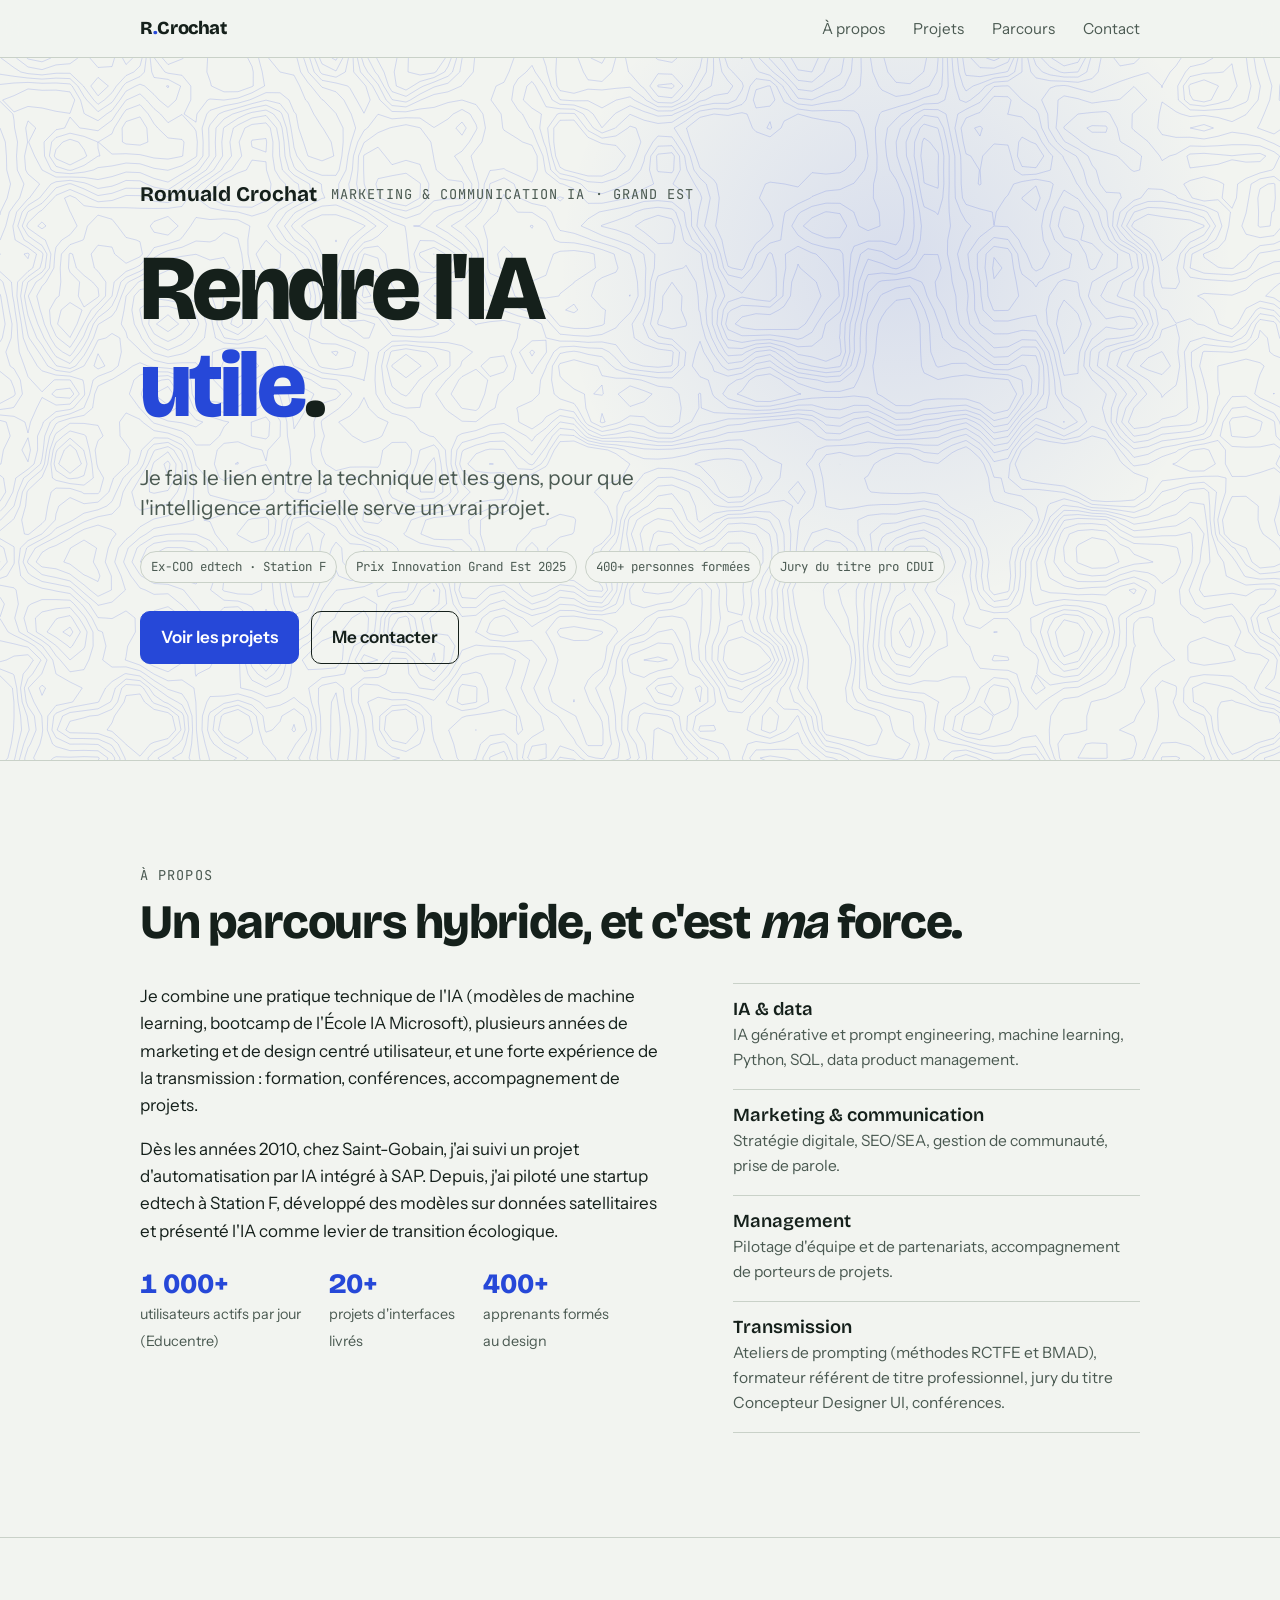
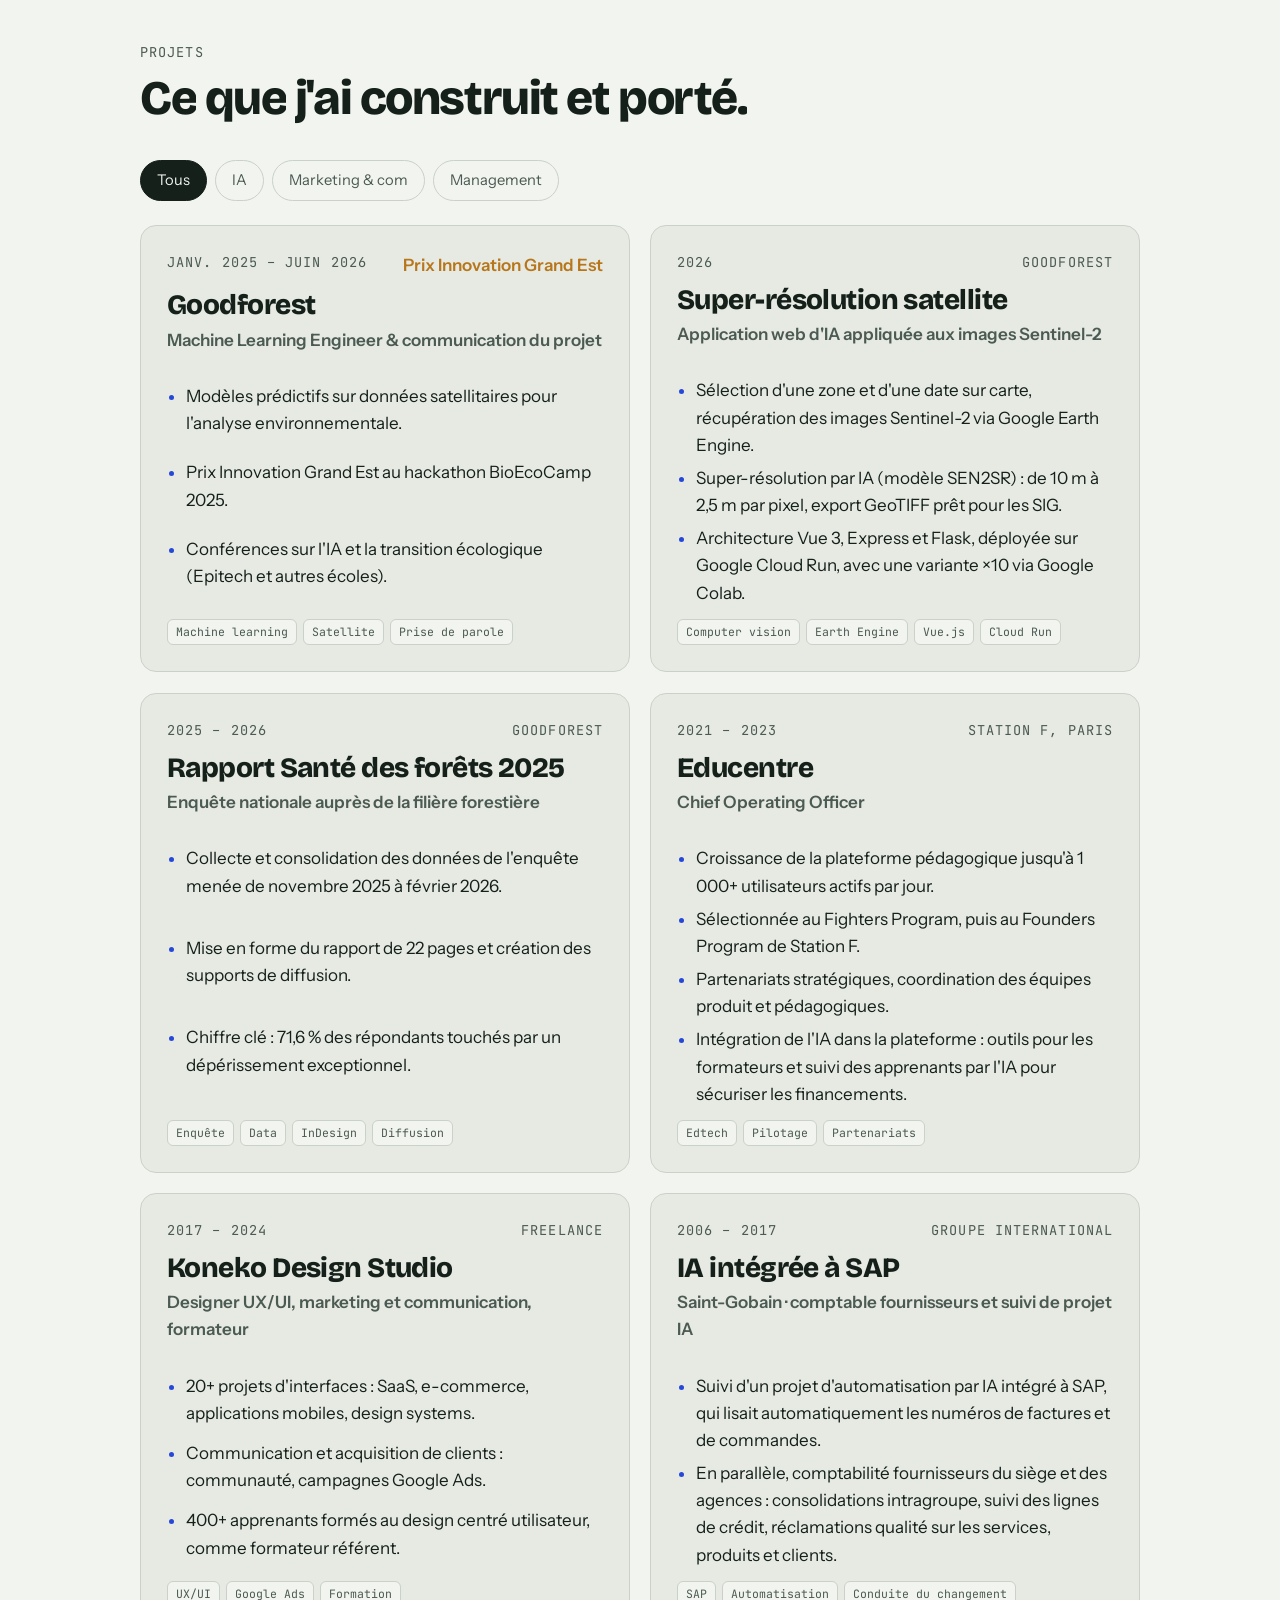
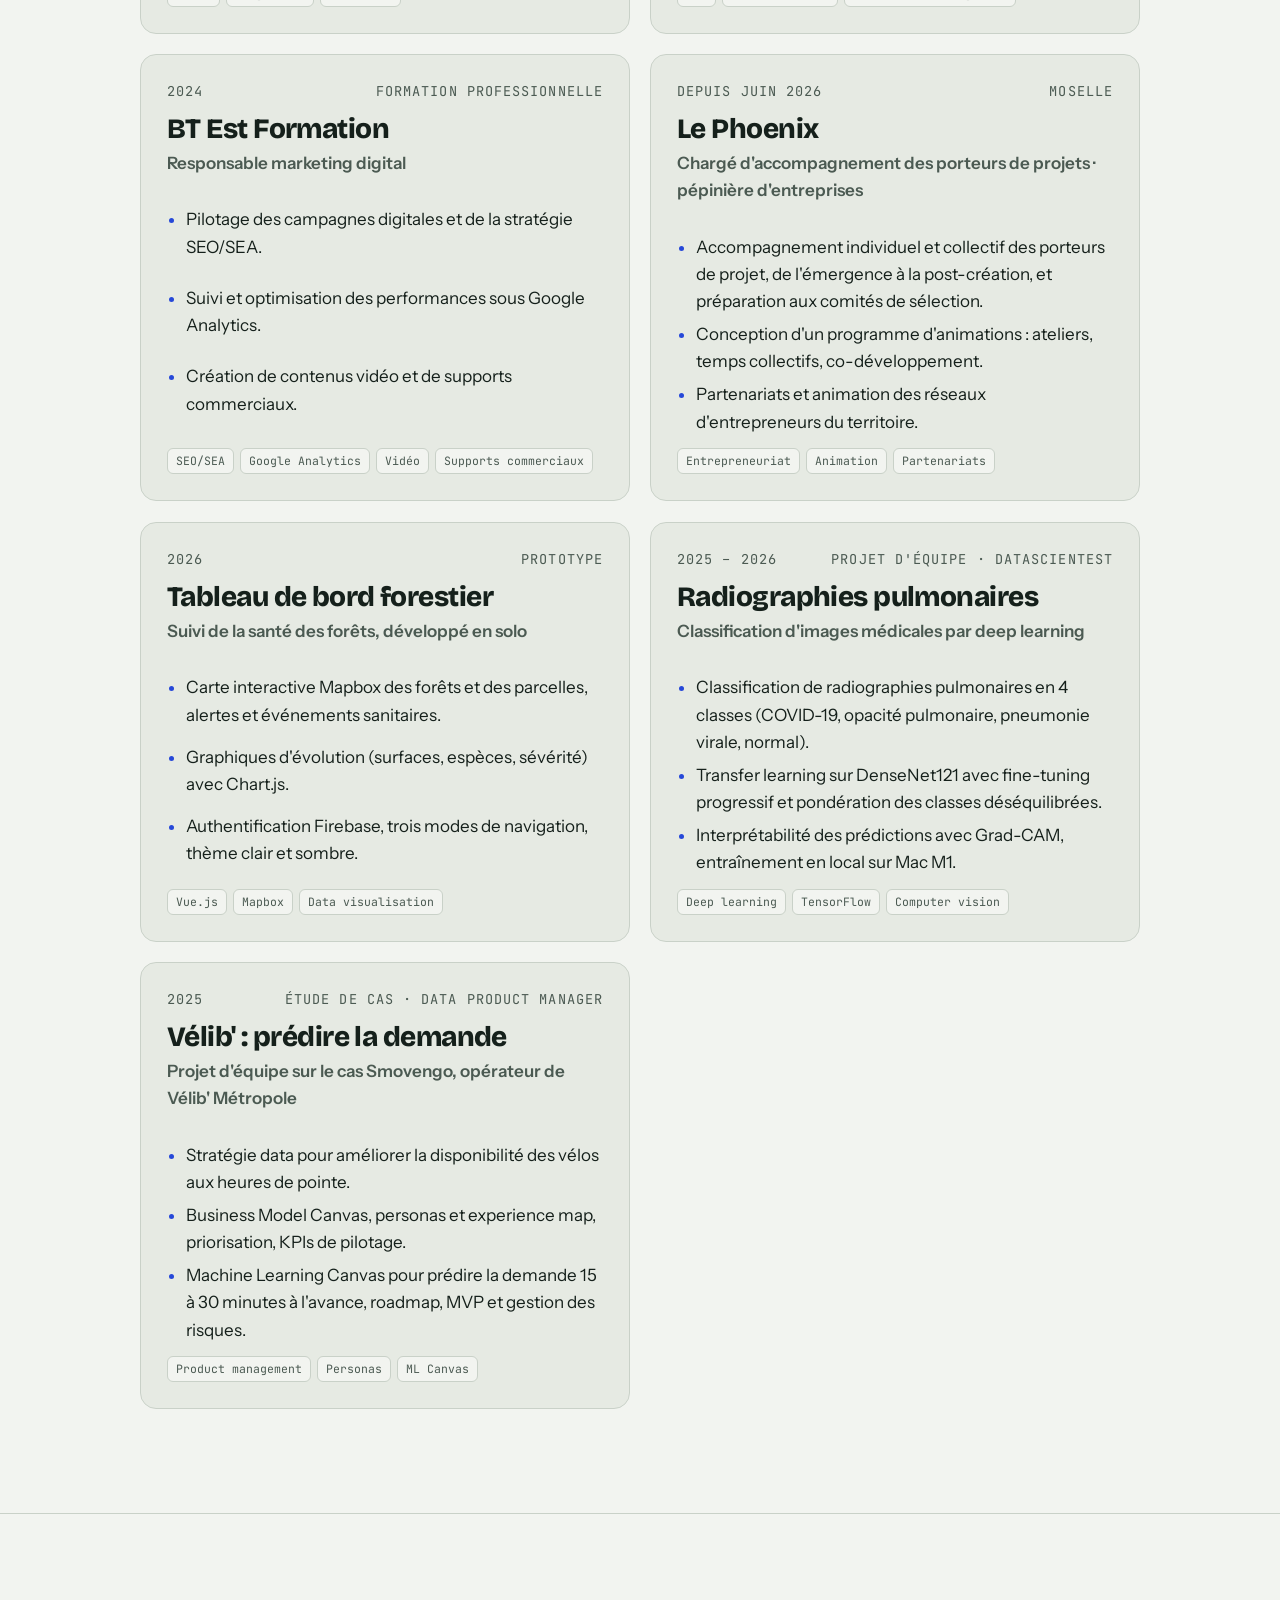
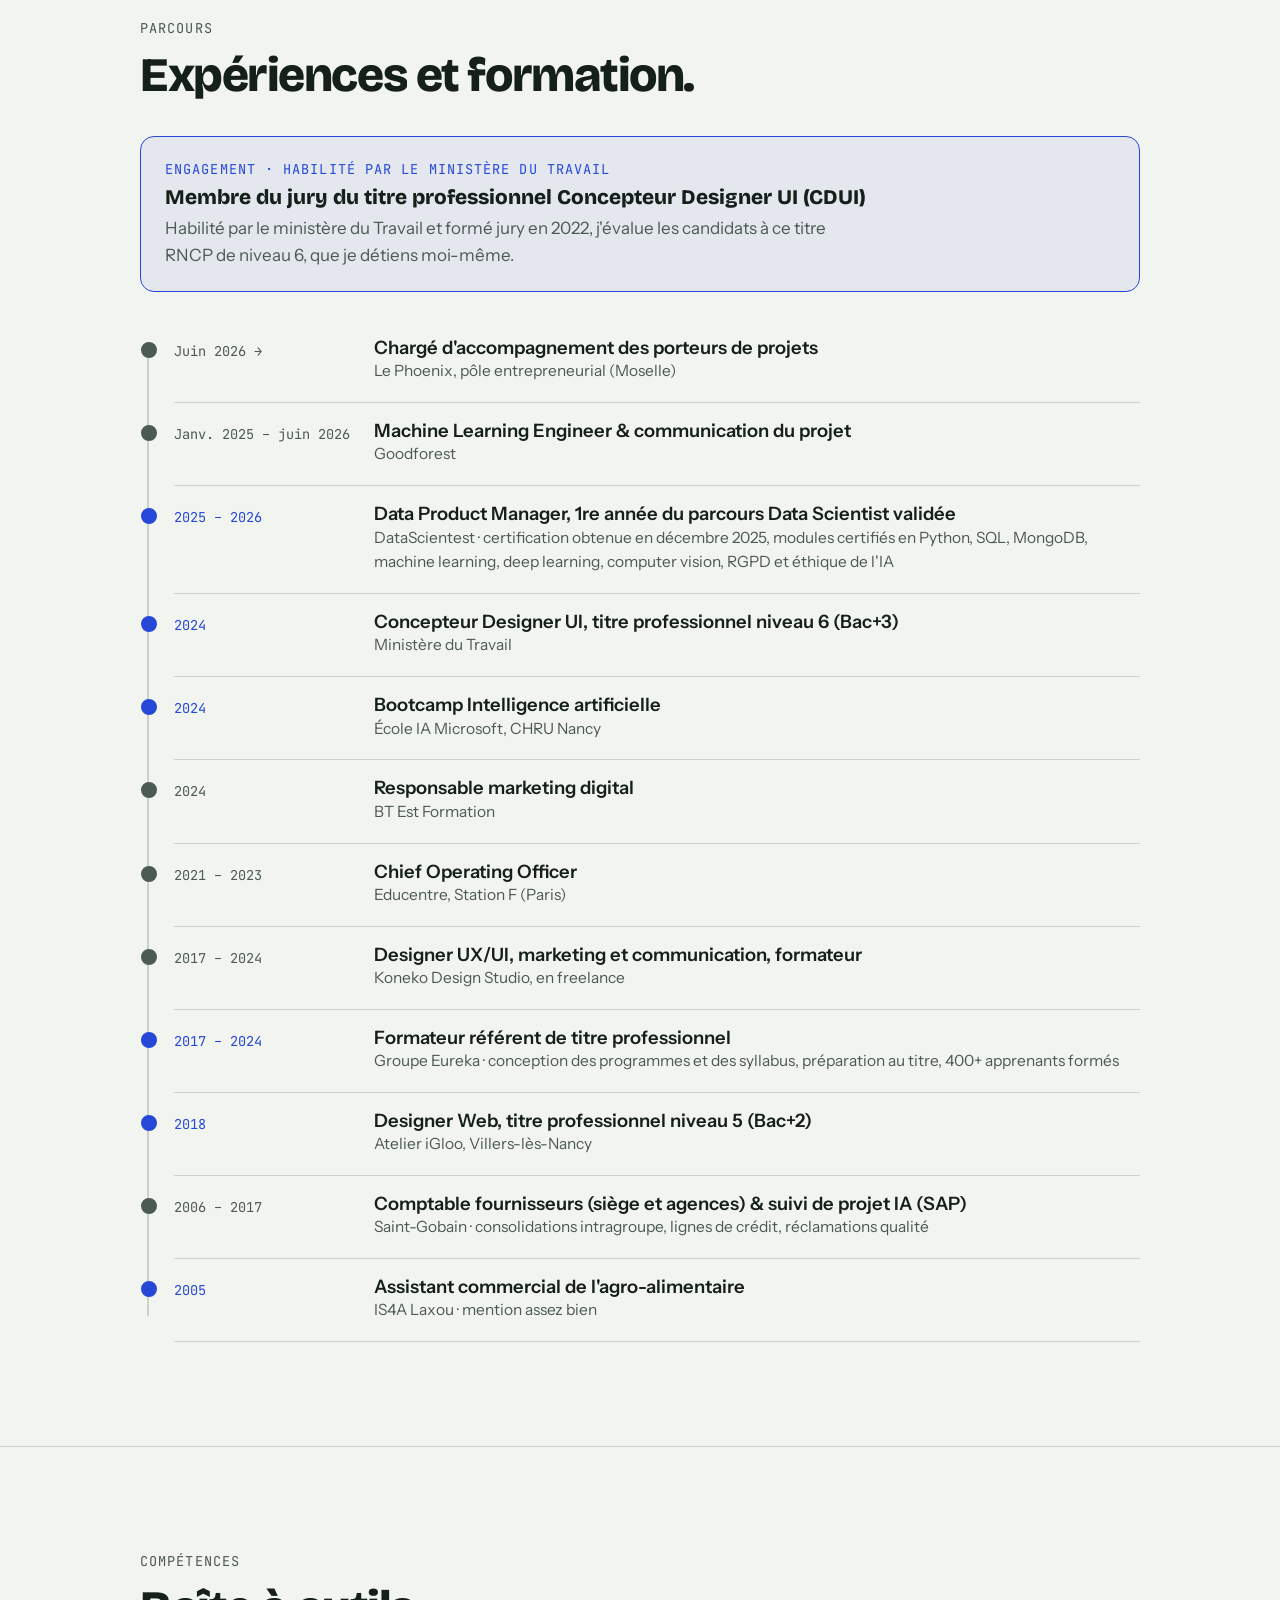
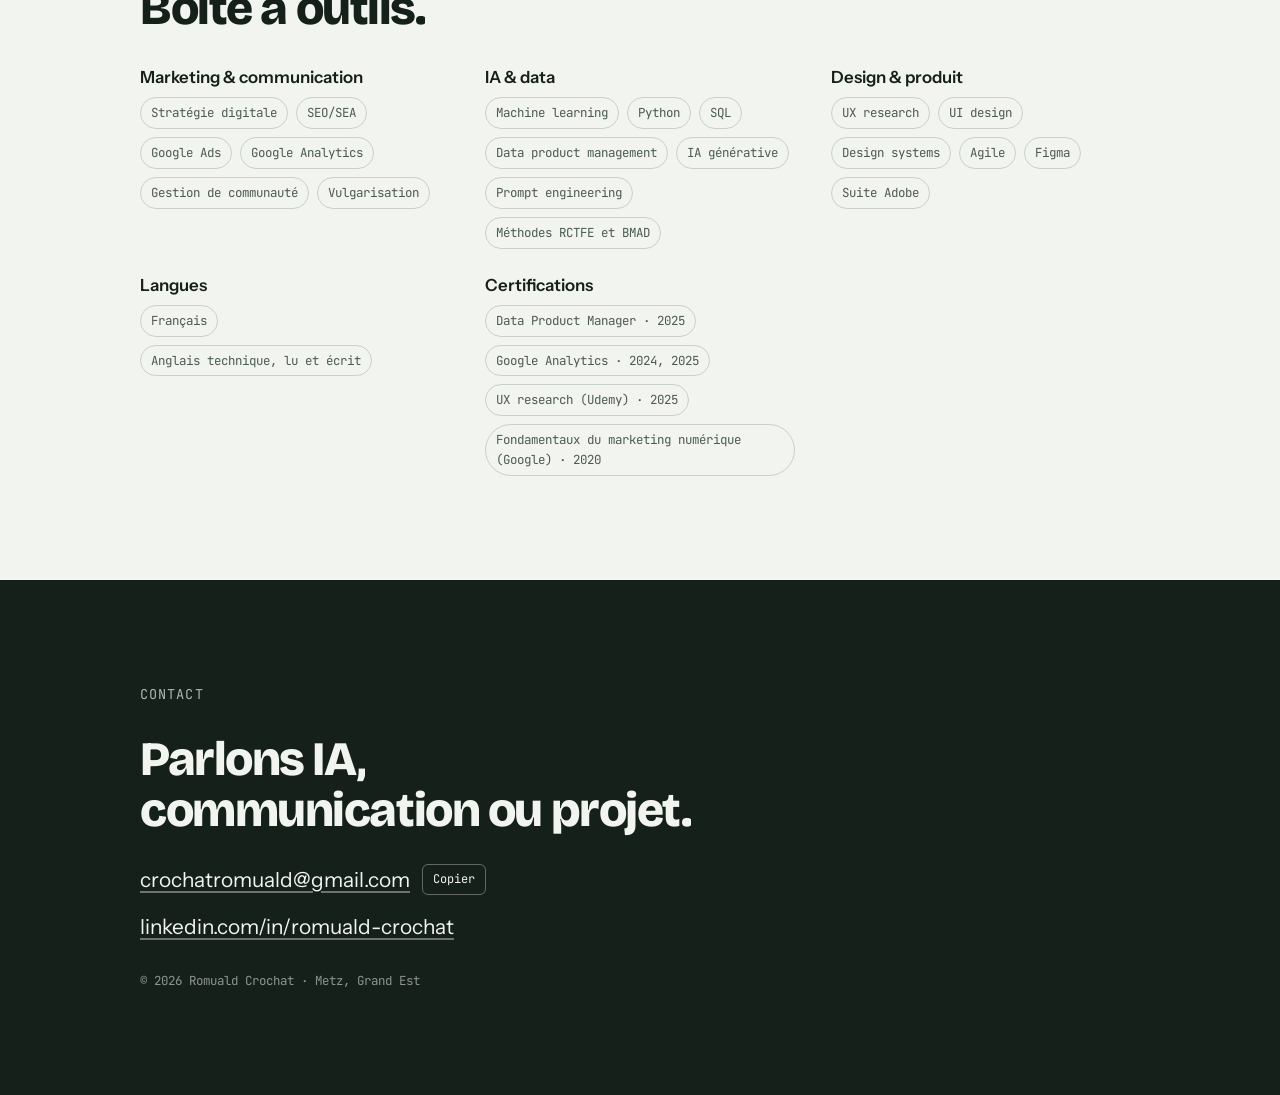
==== index.html @ 87793edd "Ajoute mes projets super-résolution satellite, rapport Santé des forêts et tableau de bord forestier" ====
<!DOCTYPE html>
<html lang="fr">
<head>
<meta charset="utf-8">
<meta name="viewport" content="width=device-width, initial-scale=1, viewport-fit=cover">
<title>Romuald Crochat</title>
<meta name="description" content="Romuald Crochat, marketing et communication de l'intelligence artificielle. Projets, parcours et contact.">
<link rel="preconnect" href="https://fonts.googleapis.com">
<link rel="preconnect" href="https://fonts.gstatic.com" crossorigin>
<link rel="stylesheet" href="https://fonts.googleapis.com/css2?family=Bricolage+Grotesque:opsz,wght@12..96,400;12..96,600;12..96,800&family=Instrument+Sans:wght@400;500;600&family=JetBrains+Mono:wght@400;500&display=swap">
<link rel="stylesheet" href="css/style.css">
</head>
<body>

<nav class="nav" aria-label="Navigation principale">
  <div class="wrap">
    <a class="mono-mark" href="#top">R<span>.</span>Crochat</a>
    <ul>
      <li><a href="#apropos">À propos</a></li>
      <li><a href="#projets">Projets</a></li>
      <li><a href="#parcours">Parcours</a></li>
      <li><a href="#contact">Contact</a></li>
    </ul>
  </div>
</nav>

<header class="hero" id="top">
  <canvas id="contours" aria-hidden="true"></canvas>
  <div class="wrap">
    <div class="who">
      <strong>Romuald Crochat</strong>
      <span class="label">Marketing &amp; communication IA · Grand Est</span>
    </div>
    <h1><span class="h1-line">Rendre l'IA</span> <span class="h1-line"><span class="swap" id="swap">compréhensible</span>.</span></h1>
    <p class="lede">Je fais le lien entre la technique et les gens, pour que l'intelligence artificielle serve un vrai projet.</p>
    <div class="chips" aria-label="Repères">
      <span class="chip">Ex-COO edtech · Station F</span>
      <span class="chip">Prix Innovation Grand Est 2025</span>
      <span class="chip">400+ personnes formées</span>
      <span class="chip">Jury du titre pro CDUI</span>
    </div>
    <div class="cta-row">
      <a class="btn primary" href="#projets">Voir les projets</a>
      <a class="btn" href="#contact">Me contacter</a>
    </div>
  </div>
</header>

<main>
  <section class="block" id="apropos">
    <div class="wrap">
      <div class="head">
        <span class="label">À propos</span>
        <h2>Un parcours hybride, et c'est <em>ma</em> force.</h2>
      </div>
      <div class="about">
        <div>
          <p>Je combine une pratique technique de l'IA (modèles de machine learning, bootcamp de l'École IA Microsoft), plusieurs années de marketing et de design centré utilisateur, et une forte expérience de la transmission : formation, conférences, accompagnement de projets.</p>
          <p>Dès les années 2010, chez Saint-Gobain, j'ai suivi un projet d'automatisation par IA intégré à SAP. Depuis, j'ai piloté une startup edtech à Station F, développé des modèles sur données satellitaires et présenté l'IA comme levier de transition écologique.</p>
          <div class="facts">
            <div class="fact"><b>1 000+</b><span>utilisateurs actifs par jour<br>(Educentre)</span></div>
            <div class="fact"><b>20+</b><span>projets d'interfaces<br>livrés</span></div>
            <div class="fact"><b>400+</b><span>apprenants formés<br>au design</span></div>
          </div>
        </div>
        <div class="pillars">
          <div class="pillar"><h3>IA &amp; data</h3><p>IA générative et prompt engineering, machine learning, Python, SQL, data product management.</p></div>
          <div class="pillar"><h3>Marketing &amp; communication</h3><p>Stratégie digitale, SEO/SEA, gestion de communauté, prise de parole.</p></div>
          <div class="pillar"><h3>Management</h3><p>Pilotage d'équipe et de partenariats, accompagnement de porteurs de projets.</p></div>
          <div class="pillar"><h3>Transmission</h3><p>Ateliers de prompting (méthodes RCTFE et BMAD), formateur référent de titre professionnel, jury du titre Concepteur Designer UI, conférences.</p></div>
        </div>
      </div>
    </div>
  </section>

  <section class="block" id="projets">
    <div class="wrap">
      <div class="head">
        <span class="label">Projets</span>
        <h2>Ce que j'ai construit et porté.</h2>
      </div>
      <div class="filters" role="group" aria-label="Filtrer les projets">
        <button type="button" id="f-all" data-f="all" aria-pressed="true">Tous</button>
        <button type="button" id="f-ia" data-f="ia" aria-pressed="false">IA</button>
        <button type="button" id="f-com" data-f="com" aria-pressed="false">Marketing &amp; com</button>
        <button type="button" id="f-man" data-f="man" aria-pressed="false">Management</button>
      </div>
      <div class="projects">
        <article class="project" data-cat="ia com">
          <div class="meta"><span class="label">Janv. 2025 – juin 2026</span><span class="award">Prix Innovation Grand Est</span></div>
          <h3>Goodforest</h3>
          <p class="role">Machine Learning Engineer &amp; communication du projet</p>
          <ul>
            <li>Modèles prédictifs sur données satellitaires pour l'analyse environnementale.</li>
            <li>Prix Innovation Grand Est au hackathon BioEcoCamp 2025.</li>
            <li>Conférences sur l'IA et la transition écologique (Epitech et autres écoles).</li>
          </ul>
          <div class="tags"><span class="tag">Machine learning</span><span class="tag">Satellite</span><span class="tag">Prise de parole</span></div>
        </article>

        <article class="project" data-cat="ia">
          <div class="meta"><span class="label">2026</span><span class="label">Goodforest</span></div>
          <h3>Super-résolution satellite</h3>
          <p class="role">Application web d'IA appliquée aux images Sentinel-2</p>
          <ul>
            <li>Sélection d'une zone et d'une date sur carte, récupération des images Sentinel-2 via Google Earth Engine.</li>
            <li>Super-résolution par IA (modèle SEN2SR) : de 10 m à 2,5 m par pixel, export GeoTIFF prêt pour les SIG.</li>
            <li>Architecture Vue 3, Express et Flask, déployée sur Google Cloud Run, avec une variante ×10 via Google Colab.</li>
          </ul>
          <div class="tags"><span class="tag">Computer vision</span><span class="tag">Earth Engine</span><span class="tag">Vue.js</span><span class="tag">Cloud Run</span></div>
        </article>

        <article class="project" data-cat="ia com">
          <div class="meta"><span class="label">2025 – 2026</span><span class="label">Goodforest</span></div>
          <h3>Rapport Santé des forêts 2025</h3>
          <p class="role">Enquête nationale auprès de la filière forestière</p>
          <ul>
            <li>Collecte et consolidation des données de l'enquête menée de novembre 2025 à février 2026.</li>
            <li>Mise en forme du rapport de 22 pages et création des supports de diffusion.</li>
            <li>Chiffre clé : 71,6 % des répondants touchés par un dépérissement exceptionnel.</li>
          </ul>
          <div class="tags"><span class="tag">Enquête</span><span class="tag">Data</span><span class="tag">InDesign</span><span class="tag">Diffusion</span></div>
        </article>

        <article class="project" data-cat="man ia">
          <div class="meta"><span class="label">2021 – 2023</span><span class="label">Station F, Paris</span></div>
          <h3>Educentre</h3>
          <p class="role">Chief Operating Officer</p>
          <ul>
            <li>Croissance de la plateforme pédagogique jusqu'à 1 000+ utilisateurs actifs par jour.</li>
            <li>Sélectionnée au Fighters Program, puis au Founders Program de Station F.</li>
            <li>Partenariats stratégiques, coordination des équipes produit et pédagogiques.</li>
            <li>Intégration de l'IA dans la plateforme : outils pour les formateurs et suivi des apprenants par l'IA pour sécuriser les financements.</li>
          </ul>
          <div class="tags"><span class="tag">Edtech</span><span class="tag">Pilotage</span><span class="tag">Partenariats</span></div>
        </article>

        <article class="project" data-cat="com">
          <div class="meta"><span class="label">2017 – 2024</span><span class="label">Freelance</span></div>
          <h3>Koneko Design Studio</h3>
          <p class="role">Designer UX/UI, marketing et communication, formateur</p>
          <ul>
            <li>20+ projets d'interfaces : SaaS, e-commerce, applications mobiles, design systems.</li>
            <li>Communication et acquisition de clients : communauté, campagnes Google Ads.</li>
            <li>400+ apprenants formés au design centré utilisateur, comme formateur référent.</li>
          </ul>
          <div class="tags"><span class="tag">UX/UI</span><span class="tag">Google Ads</span><span class="tag">Formation</span></div>
        </article>

        <article class="project" data-cat="ia">
          <div class="meta"><span class="label">2006 – 2017</span><span class="label">Groupe international</span></div>
          <h3>IA intégrée à SAP</h3>
          <p class="role">Saint-Gobain · comptable fournisseurs et suivi de projet IA</p>
          <ul>
            <li>Suivi d'un projet d'automatisation par IA intégré à SAP, qui lisait automatiquement les numéros de factures et de commandes.</li>
            <li>En parallèle, comptabilité fournisseurs du siège et des agences : consolidations intragroupe, suivi des lignes de crédit, réclamations qualité sur les services, produits et clients.</li>
          </ul>
          <div class="tags"><span class="tag">SAP</span><span class="tag">Automatisation</span><span class="tag">Conduite du changement</span></div>
        </article>

        <article class="project" data-cat="com">
          <div class="meta"><span class="label">2024</span><span class="label">Formation professionnelle</span></div>
          <h3>BT Est Formation</h3>
          <p class="role">Responsable marketing digital</p>
          <ul>
            <li>Pilotage des campagnes digitales et de la stratégie SEO/SEA.</li>
            <li>Suivi et optimisation des performances sous Google Analytics.</li>
            <li>Création de contenus vidéo et de supports commerciaux.</li>
          </ul>
          <div class="tags"><span class="tag">SEO/SEA</span><span class="tag">Google Analytics</span><span class="tag">Vidéo</span><span class="tag">Supports commerciaux</span></div>
        </article>

        <article class="project" data-cat="man com">
          <div class="meta"><span class="label">Depuis juin 2026</span><span class="label">Moselle</span></div>
          <h3>Le Phoenix</h3>
          <p class="role">Chargé d'accompagnement des porteurs de projets · pépinière d'entreprises</p>
          <ul>
            <li>Accompagnement individuel et collectif des porteurs de projet, de l'émergence à la post-création, et préparation aux comités de sélection.</li>
            <li>Conception d'un programme d'animations : ateliers, temps collectifs, co-développement.</li>
            <li>Partenariats et animation des réseaux d'entrepreneurs du territoire.</li>
          </ul>
          <div class="tags"><span class="tag">Entrepreneuriat</span><span class="tag">Animation</span><span class="tag">Partenariats</span></div>
        </article>

        <article class="project" data-cat="ia">
          <div class="meta"><span class="label">2026</span><span class="label">Prototype</span></div>
          <h3>Tableau de bord forestier</h3>
          <p class="role">Suivi de la santé des forêts, développé en solo</p>
          <ul>
            <li>Carte interactive Mapbox des forêts et des parcelles, alertes et événements sanitaires.</li>
            <li>Graphiques d'évolution (surfaces, espèces, sévérité) avec Chart.js.</li>
            <li>Authentification Firebase, trois modes de navigation, thème clair et sombre.</li>
          </ul>
          <div class="tags"><span class="tag">Vue.js</span><span class="tag">Mapbox</span><span class="tag">Data visualisation</span></div>
        </article>

        <article class="project" data-cat="ia">
          <div class="meta"><span class="label">2025 – 2026</span><span class="label">Projet d'équipe · DataScientest</span></div>
          <h3>Radiographies pulmonaires</h3>
          <p class="role">Classification d'images médicales par deep learning</p>
          <ul>
            <li>Classification de radiographies pulmonaires en 4 classes (COVID-19, opacité pulmonaire, pneumonie virale, normal).</li>
            <li>Transfer learning sur DenseNet121 avec fine-tuning progressif et pondération des classes déséquilibrées.</li>
            <li>Interprétabilité des prédictions avec Grad-CAM, entraînement en local sur Mac M1.</li>
          </ul>
          <div class="tags"><span class="tag">Deep learning</span><span class="tag">TensorFlow</span><span class="tag">Computer vision</span></div>
        </article>

        <article class="project" data-cat="ia man">
          <div class="meta"><span class="label">2025</span><span class="label">Étude de cas · Data Product Manager</span></div>
          <h3>Vélib' : prédire la demande</h3>
          <p class="role">Projet d'équipe sur le cas Smovengo, opérateur de Vélib' Métropole</p>
          <ul>
            <li>Stratégie data pour améliorer la disponibilité des vélos aux heures de pointe.</li>
            <li>Business Model Canvas, personas et experience map, priorisation, KPIs de pilotage.</li>
            <li>Machine Learning Canvas pour prédire la demande 15 à 30 minutes à l'avance, roadmap, MVP et gestion des risques.</li>
          </ul>
          <div class="tags"><span class="tag">Product management</span><span class="tag">Personas</span><span class="tag">ML Canvas</span></div>
        </article>
      </div>
    </div>
  </section>

  <section class="block" id="parcours">
    <div class="wrap">
      <div class="head">
        <span class="label">Parcours</span>
        <h2>Expériences et formation.</h2>
      </div>
      <div class="engage">
        <span class="label">Engagement · habilité par le ministère du Travail</span>
        <h3>Membre du jury du titre professionnel Concepteur Designer UI (CDUI)</h3>
        <p>Habilité par le ministère du Travail et formé jury en 2022, j'évalue les candidats à ce titre RNCP de niveau 6, que je détiens moi-même.</p>
      </div>
      <ol class="timeline">
        <li><span class="when">Juin 2026 →</span><div><h3>Chargé d'accompagnement des porteurs de projets</h3><p>Le Phoenix, pôle entrepreneurial (Moselle)</p></div></li>
        <li><span class="when">Janv. 2025 – juin 2026</span><div><h3>Machine Learning Engineer &amp; communication du projet</h3><p>Goodforest</p></div></li>
        <li class="edu"><span class="when">2025 – 2026</span><div><h3>Data Product Manager, 1re année du parcours Data Scientist validée</h3><p>DataScientest · certification obtenue en décembre 2025, modules certifiés en Python, SQL, MongoDB, machine learning, deep learning, computer vision, RGPD et éthique de l'IA</p></div></li>
        <li class="edu"><span class="when">2024</span><div><h3>Concepteur Designer UI, titre professionnel niveau 6 (Bac+3)</h3><p>Ministère du Travail</p></div></li>
        <li class="edu"><span class="when">2024</span><div><h3>Bootcamp Intelligence artificielle</h3><p>École IA Microsoft, CHRU Nancy</p></div></li>
        <li><span class="when">2024</span><div><h3>Responsable marketing digital</h3><p>BT Est Formation</p></div></li>
        <li><span class="when">2021 – 2023</span><div><h3>Chief Operating Officer</h3><p>Educentre, Station F (Paris)</p></div></li>
        <li><span class="when">2017 – 2024</span><div><h3>Designer UX/UI, marketing et communication, formateur</h3><p>Koneko Design Studio, en freelance</p></div></li>
        <li class="edu"><span class="when">2017 – 2024</span><div><h3>Formateur référent de titre professionnel</h3><p>Groupe Eureka · conception des programmes et des syllabus, préparation au titre, 400+ apprenants formés</p></div></li>
        <li class="edu"><span class="when">2018</span><div><h3>Designer Web, titre professionnel niveau 5 (Bac+2)</h3><p>Atelier iGloo, Villers-lès-Nancy</p></div></li>
        <li><span class="when">2006 – 2017</span><div><h3>Comptable fournisseurs (siège et agences) &amp; suivi de projet IA (SAP)</h3><p>Saint-Gobain · consolidations intragroupe, lignes de crédit, réclamations qualité</p></div></li>
        <li class="edu"><span class="when">2005</span><div><h3>Assistant commercial de l'agro-alimentaire</h3><p>IS4A Laxou · mention assez bien</p></div></li>
      </ol>
    </div>
  </section>

  <section class="block" id="competences">
    <div class="wrap">
      <div class="head">
        <span class="label">Compétences</span>
        <h2>Boîte à outils.</h2>
      </div>
      <div class="skills">
        <div><h3>Marketing &amp; communication</h3><div class="chips"><span class="chip">Stratégie digitale</span><span class="chip">SEO/SEA</span><span class="chip">Google Ads</span><span class="chip">Google Analytics</span><span class="chip">Gestion de communauté</span><span class="chip">Vulgarisation</span></div></div>
        <div><h3>IA &amp; data</h3><div class="chips"><span class="chip">Machine learning</span><span class="chip">Python</span><span class="chip">SQL</span><span class="chip">Data product management</span><span class="chip">IA générative</span><span class="chip">Prompt engineering</span><span class="chip">Méthodes RCTFE et BMAD</span></div></div>
        <div><h3>Design &amp; produit</h3><div class="chips"><span class="chip">UX research</span><span class="chip">UI design</span><span class="chip">Design systems</span><span class="chip">Agile</span><span class="chip">Figma</span><span class="chip">Suite Adobe</span></div></div>
        <div><h3>Langues</h3><div class="chips"><span class="chip">Français</span><span class="chip">Anglais technique, lu et écrit</span></div></div>
        <div><h3>Certifications</h3><div class="chips"><span class="chip">Data Product Manager · 2025</span><span class="chip">Google Analytics · 2024, 2025</span><span class="chip">UX research (Udemy) · 2025</span><span class="chip">Fondamentaux du marketing numérique (Google) · 2020</span></div></div>
      </div>
    </div>
  </section>
</main>

<section class="contact" id="contact">
  <div class="wrap">
    <span class="label">Contact</span>
    <h2>Parlons IA, communication ou projet.</h2>
    <div class="contact-lines">
      <div class="contact-line"><a href="mailto:crochatromuald@gmail.com" id="mail">crochatromuald@gmail.com</a><button class="copy" type="button" id="copy-mail">Copier</button></div>
      <div class="contact-line"><a href="https://www.linkedin.com/in/romuald-crochat" target="_blank" rel="noopener">linkedin.com/in/romuald-crochat</a></div>
    </div>
    <footer>© 2026 Romuald Crochat · Metz, Grand Est</footer>
  </div>
</section>

<script src="js/main.js" defer></script>
</body>
</html>
---- css/style.css ----
/* Layout: one reading column; a living contour map (satellite / data) behind the hero; projects as a filterable field, parcours as a dated line. */
:root {
  --paper: #f2f4f0;
  --paper-2: #e6eae3;
  --ink: #15201b;
  --ink-soft: #4b5a52;
  --line: #c9d1c8;
  --accent: #2648d8;
  --accent-ink: #ffffff;
  --ochre: #b8761a;
  --todo-bg: #fbe9c4;
  --todo-fg: #6b4300;
  --contour: rgba(38, 72, 216, 0.16);
  --f-display: "Bricolage Grotesque", "Avenir Next", system-ui, sans-serif;
  --f-body: "Instrument Sans", "Segoe UI", system-ui, sans-serif;
  --f-mono: "JetBrains Mono", ui-monospace, "SFMono-Regular", Menlo, monospace;
  --step--1: 0.85rem;
  --step-0: 1.0625rem;
  --step-1: 1.3rem;
  --step-2: 1.75rem;
  --step-3: clamp(2.1rem, 5vw, 3rem);
  --step-4: clamp(2.3rem, 8.4vw, 5.8rem);
  --ease: cubic-bezier(.16, 1, .3, 1);
  color-scheme: light;
}
@media (prefers-color-scheme: dark) {
  :root:not([data-theme="light"]) {
    --paper: #0f1512; --paper-2: #18211c; --ink: #e7ece6; --ink-soft: #a3b0a8; --line: #2c3832;
    --accent: #8ea4ff; --accent-ink: #0f1512; --ochre: #e0a54d; --todo-bg: #3a2c12; --todo-fg: #f5cf8a;
    --contour: rgba(142, 164, 255, 0.14); color-scheme: dark;
  }
}
:root[data-theme="dark"] {
  --paper: #0f1512; --paper-2: #18211c; --ink: #e7ece6; --ink-soft: #a3b0a8; --line: #2c3832;
  --accent: #8ea4ff; --accent-ink: #0f1512; --ochre: #e0a54d; --todo-bg: #3a2c12; --todo-fg: #f5cf8a;
  --contour: rgba(142, 164, 255, 0.14); color-scheme: dark;
}

* { box-sizing: border-box; }
html { scroll-behavior: smooth; }
body {
  margin: 0; background: var(--paper); color: var(--ink);
  font-family: var(--f-body); font-size: var(--step-0); line-height: 1.6;
  -webkit-font-smoothing: antialiased;
}
a { color: inherit; }
:focus-visible { outline: 2px solid var(--accent); outline-offset: 3px; border-radius: 4px; }
.wrap { max-width: 1080px; margin: 0 auto; padding-inline: clamp(16px, 4vw, 40px); }
h1, h2, h3 { font-family: var(--f-display); text-wrap: balance; margin: 0; line-height: 1.05; }
.label {
  font-family: var(--f-mono); font-size: var(--step--1); letter-spacing: 0.08em;
  text-transform: uppercase; color: var(--ink-soft);
}
.todo {
  background: var(--todo-bg); color: var(--todo-fg); border-radius: 4px;
  padding: 0 0.3em; font-size: 0.92em; white-space: nowrap;
}

/* Nav */
.nav {
  position: sticky; top: env(safe-area-inset-top, 0px); z-index: 10;
  background: color-mix(in srgb, var(--paper) 86%, transparent);
  backdrop-filter: saturate(1.6) blur(14px); -webkit-backdrop-filter: saturate(1.6) blur(14px);
  border-bottom: 1px solid var(--line); transition: box-shadow .4s ease, background .4s ease;
}
.nav .wrap { display: flex; align-items: center; justify-content: space-between; gap: 16px; padding-block: 14px; transition: padding .4s var(--ease); }
.nav.scrolled { box-shadow: 0 8px 30px -18px rgba(0, 0, 0, .35); background: color-mix(in srgb, var(--paper) 74%, transparent); }
.nav.scrolled .wrap { padding-block: 9px; }
.progress {
  position: fixed; top: 0; left: 0; right: 0; height: 2px; z-index: 11; pointer-events: none;
  background: linear-gradient(90deg, var(--accent), var(--ochre)); transform-origin: 0 50%; transform: scaleX(0);
}
.mono-mark { font-family: var(--f-display); font-weight: 800; font-size: 1.15rem; text-decoration: none; letter-spacing: -0.02em; }
.mono-mark span { color: var(--accent); }
.nav ul { display: flex; gap: clamp(12px, 3vw, 28px); list-style: none; margin: 0; padding: 0; flex-wrap: wrap; }
.nav ul a { position: relative; text-decoration: none; font-size: 0.95rem; color: var(--ink-soft); transition: color .25s ease; }
.nav ul a::after {
  content: ""; position: absolute; left: 0; right: 0; bottom: -4px; height: 1.5px; background: var(--accent);
  transform: scaleX(0); transform-origin: right; transition: transform .45s var(--ease);
}
.nav ul a:hover { color: var(--ink); }
.nav ul a:hover::after, .nav ul a.active::after { transform: scaleX(1); transform-origin: left; }
.nav ul a.active { color: var(--ink); }

/* Hero */
.hero { position: relative; overflow: hidden; border-bottom: 1px solid var(--line); }
#contours { position: absolute; inset: 0; width: 100%; height: 100%; display: block; transform-origin: 50% 0; }
.hero::after {
  content: ""; position: absolute; inset: 0; pointer-events: none; z-index: 0;
  background: radial-gradient(520px circle at var(--hx, 70%) var(--hy, 30%), color-mix(in srgb, var(--accent) 13%, transparent), transparent 65%);
}
.hero .wrap { position: relative; z-index: 1; padding-block: clamp(56px, 10vw, 120px) clamp(48px, 8vw, 96px); display: grid; gap: 28px; }
.hero h1 { font-size: var(--step-4); font-weight: 800; letter-spacing: -0.035em; }
.hero h1 .h1-line { display: block; }
.hero h1 .swap {
  color: var(--accent); display: inline-block;
  transition: opacity .45s var(--ease), transform .55s var(--ease), filter .45s ease;
}
.hero h1 .swap.out { opacity: 0; transform: translateY(-0.35em); filter: blur(8px); }
.hero h1 .swap.enter { opacity: 0; transform: translateY(0.45em); filter: blur(8px); transition: none; }
.hero p.lede { font-size: var(--step-1); max-width: 40ch; color: var(--ink-soft); margin: 0; line-height: 1.45; }
.hero .who { display: flex; align-items: center; gap: 14px; flex-wrap: wrap; }
.hero .who strong { font-family: var(--f-display); font-size: var(--step-1); }
.chips { display: flex; flex-wrap: wrap; gap: 8px; }
.chip {
  font-family: var(--f-mono); font-size: 0.78rem; padding: 5px 10px; border-radius: 999px;
  border: 1px solid var(--line); background: var(--paper); color: var(--ink-soft);
}
.cta-row { display: flex; gap: 12px; flex-wrap: wrap; }
.btn {
  display: inline-flex; align-items: center; gap: 8px; text-decoration: none; font-weight: 600;
  padding: 12px 20px; border-radius: 10px; border: 1.5px solid var(--ink);
  transition: transform .3s var(--ease), translate .6s var(--ease), background .25s ease, color .25s ease, box-shadow .3s ease;
}
.btn.primary { background: var(--accent); border-color: var(--accent); color: var(--accent-ink); }
.btn.primary:hover { box-shadow: 0 14px 30px -14px var(--accent); }
.btn:not(.primary):hover { background: var(--ink); color: var(--paper); }
.btn:hover { transform: translateY(-2px); }
.btn.magnet, .copy.magnet { transition-duration: .3s, .15s, .25s, .25s, .3s; }

/* Sections */
section.block { padding-block: clamp(56px, 9vw, 104px); }
section.block + section.block { border-top: 1px solid var(--line); }
.head { display: grid; gap: 10px; margin-bottom: 36px; }
.head h2 { font-size: var(--step-3); font-weight: 800; letter-spacing: -0.03em; }

/* About */
.about { display: grid; grid-template-columns: 1.3fr 1fr; gap: clamp(28px, 5vw, 64px); align-items: start; }
.about > * { min-width: 0; }
.about p { margin: 0 0 1em; max-width: 62ch; }
.pillars { display: grid; gap: 0; border-top: 1px solid var(--line); }
.pillar { padding-block: 16px; border-bottom: 1px solid var(--line); display: grid; gap: 4px; }
.pillar h3 { font-size: 1.15rem; font-weight: 600; }
.pillar p { margin: 0; color: var(--ink-soft); font-size: 0.97rem; }
.facts { display: flex; flex-wrap: wrap; gap: 28px; margin-top: 24px; }
.fact b { display: block; font-family: var(--f-display); font-size: var(--step-2); font-weight: 800; color: var(--accent); font-variant-numeric: tabular-nums; line-height: 1.1; }
.fact span { font-size: 0.9rem; color: var(--ink-soft); }

/* Projects */
.filters { display: flex; gap: 8px; flex-wrap: wrap; margin-bottom: 24px; }
.filters button {
  font: inherit; font-size: 0.92rem; cursor: pointer; padding: 8px 16px; border-radius: 999px;
  border: 1px solid var(--line); background: transparent; color: var(--ink-soft); transition: all .2s ease;
}
.filters button[aria-pressed="true"] { background: var(--ink); color: var(--paper); border-color: var(--ink); }
.projects { display: grid; grid-template-columns: repeat(2, minmax(0, 1fr)); gap: 20px; }
.project {
  position: relative; isolation: isolate; display: grid; grid-template-rows: auto auto auto 1fr auto; gap: 12px;
  padding: 26px; border-radius: 16px; background: var(--paper-2); border: 1px solid var(--line);
  transform: perspective(1000px) rotateX(var(--rx, 0deg)) rotateY(var(--ry, 0deg)) translateY(var(--lift, 0px));
  transition: transform .6s var(--ease), border-color .3s ease, box-shadow .4s ease, opacity .5s ease, filter .5s ease, scale .6s var(--ease);
}
.project > * { position: relative; z-index: 1; }
.project::before {
  content: ""; position: absolute; inset: 0; border-radius: inherit; z-index: 0; pointer-events: none; opacity: 0;
  background: radial-gradient(380px circle at var(--mx, 50%) var(--my, 50%), color-mix(in srgb, var(--accent) 16%, transparent), transparent 62%);
  transition: opacity .4s ease;
}
.project:hover { --lift: -6px; border-color: var(--accent); box-shadow: 0 30px 60px -36px color-mix(in srgb, var(--accent) 70%, transparent); }
.project:hover::before { opacity: 1; }
.project.tilting { transition: transform .15s linear, border-color .3s ease, box-shadow .4s ease, opacity .5s ease, filter .5s ease, scale .6s var(--ease); }
.project .meta { display: flex; justify-content: space-between; gap: 12px; flex-wrap: wrap; }
.project h3 { font-size: var(--step-2); font-weight: 800; letter-spacing: -0.02em; }
.project .role { font-weight: 600; color: var(--ink-soft); margin-top: -6px; }
.project ul { margin: 0; padding-left: 1.1em; display: grid; gap: 6px; }
.project ul li::marker { color: var(--accent); }
.tags { display: flex; gap: 6px; flex-wrap: wrap; }
.tag { font-family: var(--f-mono); font-size: 0.72rem; padding: 3px 8px; border-radius: 6px; background: var(--paper); color: var(--ink-soft); border: 1px solid var(--line); }
.award { color: var(--ochre); font-weight: 600; }
html .projects .project.dim { opacity: .22; filter: grayscale(1) blur(1px); scale: .97; }
.project.pop { animation: pop .7s var(--ease); }
@keyframes pop { 0% { scale: .96; } 60% { scale: 1.015; } 100% { scale: 1; } }

/* Timeline */
.timeline { list-style: none; margin: 0; padding: 0 0 0 34px; display: grid; position: relative; }
.timeline::before, .timeline::after {
  content: ""; position: absolute; left: 7px; top: 26px; bottom: 26px; width: 2px; border-radius: 2px; background: var(--line);
}
.timeline::after {
  background: linear-gradient(var(--accent), var(--ochre)); transform-origin: 50% 0; transform: scaleY(var(--tl, 1));
}
.timeline li { position: relative; }
.timeline li::before {
  content: ""; position: absolute; left: -33px; top: 22px; width: 12px; height: 12px; border-radius: 50%; z-index: 1;
  background: var(--paper); border: 2px solid var(--ink-soft);
  transition: scale .7s var(--ease), background .5s ease, border-color .5s ease;
}
.timeline li.edu::before { border-color: var(--accent); }
.timeline li {
  display: grid; grid-template-columns: 11rem 1fr; gap: 24px; padding-block: 18px;
  border-bottom: 1px solid var(--line);
}
.timeline li > * { min-width: 0; }
.timeline .when { font-family: var(--f-mono); font-size: 0.85rem; color: var(--ink-soft); font-variant-numeric: tabular-nums; padding-top: 3px; }
.timeline h3 { font-size: 1.15rem; font-weight: 600; font-family: var(--f-body); }
.timeline p { margin: 2px 0 0; color: var(--ink-soft); font-size: 0.97rem; }
.timeline .edu .when { color: var(--accent); }
.engage {
  display: grid; gap: 6px; padding: 22px 24px; margin-bottom: 28px; border-radius: 14px;
  border: 1.5px solid var(--accent); background: color-mix(in srgb, var(--accent) 7%, var(--paper));
}
.engage .label { color: var(--accent); }
.engage h3 { font-size: var(--step-1); font-weight: 800; }
.engage p { margin: 0; color: var(--ink-soft); max-width: 62ch; }

/* Skills */
.skills { display: grid; grid-template-columns: repeat(auto-fit, minmax(230px, 1fr)); gap: 28px 36px; }
.skills h3 { font-size: 1.05rem; font-weight: 600; font-family: var(--f-body); margin-bottom: 10px; }

/* Contact */
.contact { background: var(--ink); color: var(--paper); }
.contact .label { color: color-mix(in srgb, var(--paper) 70%, transparent); }
.contact h2 { font-size: var(--step-3); font-weight: 800; letter-spacing: -0.03em; max-width: 18ch; }
.contact .wrap { display: grid; gap: 28px; padding-block: clamp(56px, 9vw, 104px); }
.contact-lines { display: grid; gap: 14px; }
.contact-line { display: flex; flex-wrap: wrap; align-items: center; gap: 12px; font-size: var(--step-1); }
.contact-line a { text-decoration-color: color-mix(in srgb, var(--paper) 40%, transparent); text-underline-offset: 4px; word-break: break-all; }
.copy {
  font: inherit; font-family: var(--f-mono); font-size: 0.75rem; cursor: pointer; padding: 5px 10px; border-radius: 6px;
  background: transparent; color: var(--paper); border: 1px solid color-mix(in srgb, var(--paper) 35%, transparent);
}
footer { font-family: var(--f-mono); font-size: 0.78rem; color: color-mix(in srgb, var(--paper) 55%, transparent); }

/* Motion: everything is visible at rest; only when JS adds .motion do elements wait for their entrance. */
.motion [data-a] {
  transition: opacity 1s var(--ease), translate 1.1s var(--ease), scale 1.1s var(--ease), filter 1s var(--ease);
  transition-delay: var(--d, 0ms);
}
.motion [data-a]:not(.in) { opacity: 0; filter: blur(10px); }
.motion [data-a="up"]:not(.in) { translate: 0 36px; }
.motion [data-a="left"]:not(.in) { translate: -32px 0; }
.motion [data-a="scale"]:not(.in) { translate: 0 48px; scale: .94; }
.motion [data-a="pop"]:not(.in) { scale: .8; }
.motion .split .w { display: inline-block; overflow: hidden; vertical-align: top; padding-bottom: .12em; margin-bottom: -.12em; }
.motion .split .w > span {
  display: inline-block; translate: 0 110%; rotate: 4deg; transform-origin: 0 100%;
  transition: translate 1.1s var(--ease), rotate 1.1s var(--ease); transition-delay: calc(var(--wi) * 55ms);
}
.motion .split.in .w > span { translate: 0 0; rotate: 0deg; }
.motion .timeline li, .motion .pillar { position: relative; border-bottom-color: transparent; }
.motion .timeline li::after, .motion .pillar::after {
  content: ""; position: absolute; left: 0; right: 0; bottom: -1px; height: 1px; background: var(--line);
  transform: scaleX(0); transform-origin: 0 50%; transition: transform 1.4s var(--ease) calc(var(--d, 0ms) + 120ms);
}
.motion .timeline li.in::after, .motion .pillar.in::after { transform: scaleX(1); }
.motion .timeline li::before { transition-delay: calc(var(--d, 0ms) + 80ms); }
.motion .timeline li:not(.in)::before { scale: 0; }
.motion .timeline li.in::before { background: var(--ink-soft); animation: ping 1.1s var(--ease) calc(var(--d, 0ms) + 200ms) both; }
.motion .timeline li.edu.in::before { background: var(--accent); }
@keyframes ping {
  from { box-shadow: 0 0 0 0 color-mix(in srgb, var(--accent) 55%, transparent); }
  to { box-shadow: 0 0 0 14px color-mix(in srgb, var(--accent) 0%, transparent); }
}
.motion .timeline li > * { transition: opacity .9s var(--ease), translate 1s var(--ease), filter .9s var(--ease); }
.motion .timeline li > .when { transition-delay: calc(var(--d, 0ms) + 120ms); }
.motion .timeline li > div { transition-delay: calc(var(--d, 0ms) + 220ms); }
.motion .timeline li:not(.in) > .when { opacity: 0; translate: -18px 0; filter: blur(6px); }
.motion .timeline li:not(.in) > div { opacity: 0; translate: 28px 0; filter: blur(6px); }
.engage { position: relative; overflow: hidden; }
.engage::after {
  content: ""; position: absolute; inset: 0; pointer-events: none;
  background: linear-gradient(105deg, transparent 35%, color-mix(in srgb, var(--accent) 18%, transparent) 50%, transparent 65%);
  translate: -100% 0;
}
.motion .engage.in::after { animation: sheen 1.6s var(--ease) .5s 1 both; }
@keyframes sheen { to { translate: 100% 0; } }
.chip { transition: border-color .25s ease, color .25s ease, background .25s ease, translate .25s var(--ease); }
.chip:hover { border-color: var(--accent); color: var(--ink); translate: 0 -2px; }
@media print { .motion [data-a]:not(.in) { opacity: 1; filter: none; translate: none; scale: none; } .motion .split .w > span { translate: none; rotate: none; } }

@media (max-width: 760px) {
  .about { grid-template-columns: 1fr; }
  .projects { grid-template-columns: minmax(0, 1fr); }
  .timeline li { grid-template-columns: 1fr; gap: 4px; }
  .nav ul { display: none; }
}
@media (prefers-reduced-motion: reduce) {
  html { scroll-behavior: auto; }
  *, *::before, *::after { transition: none !important; animation: none !important; }
}
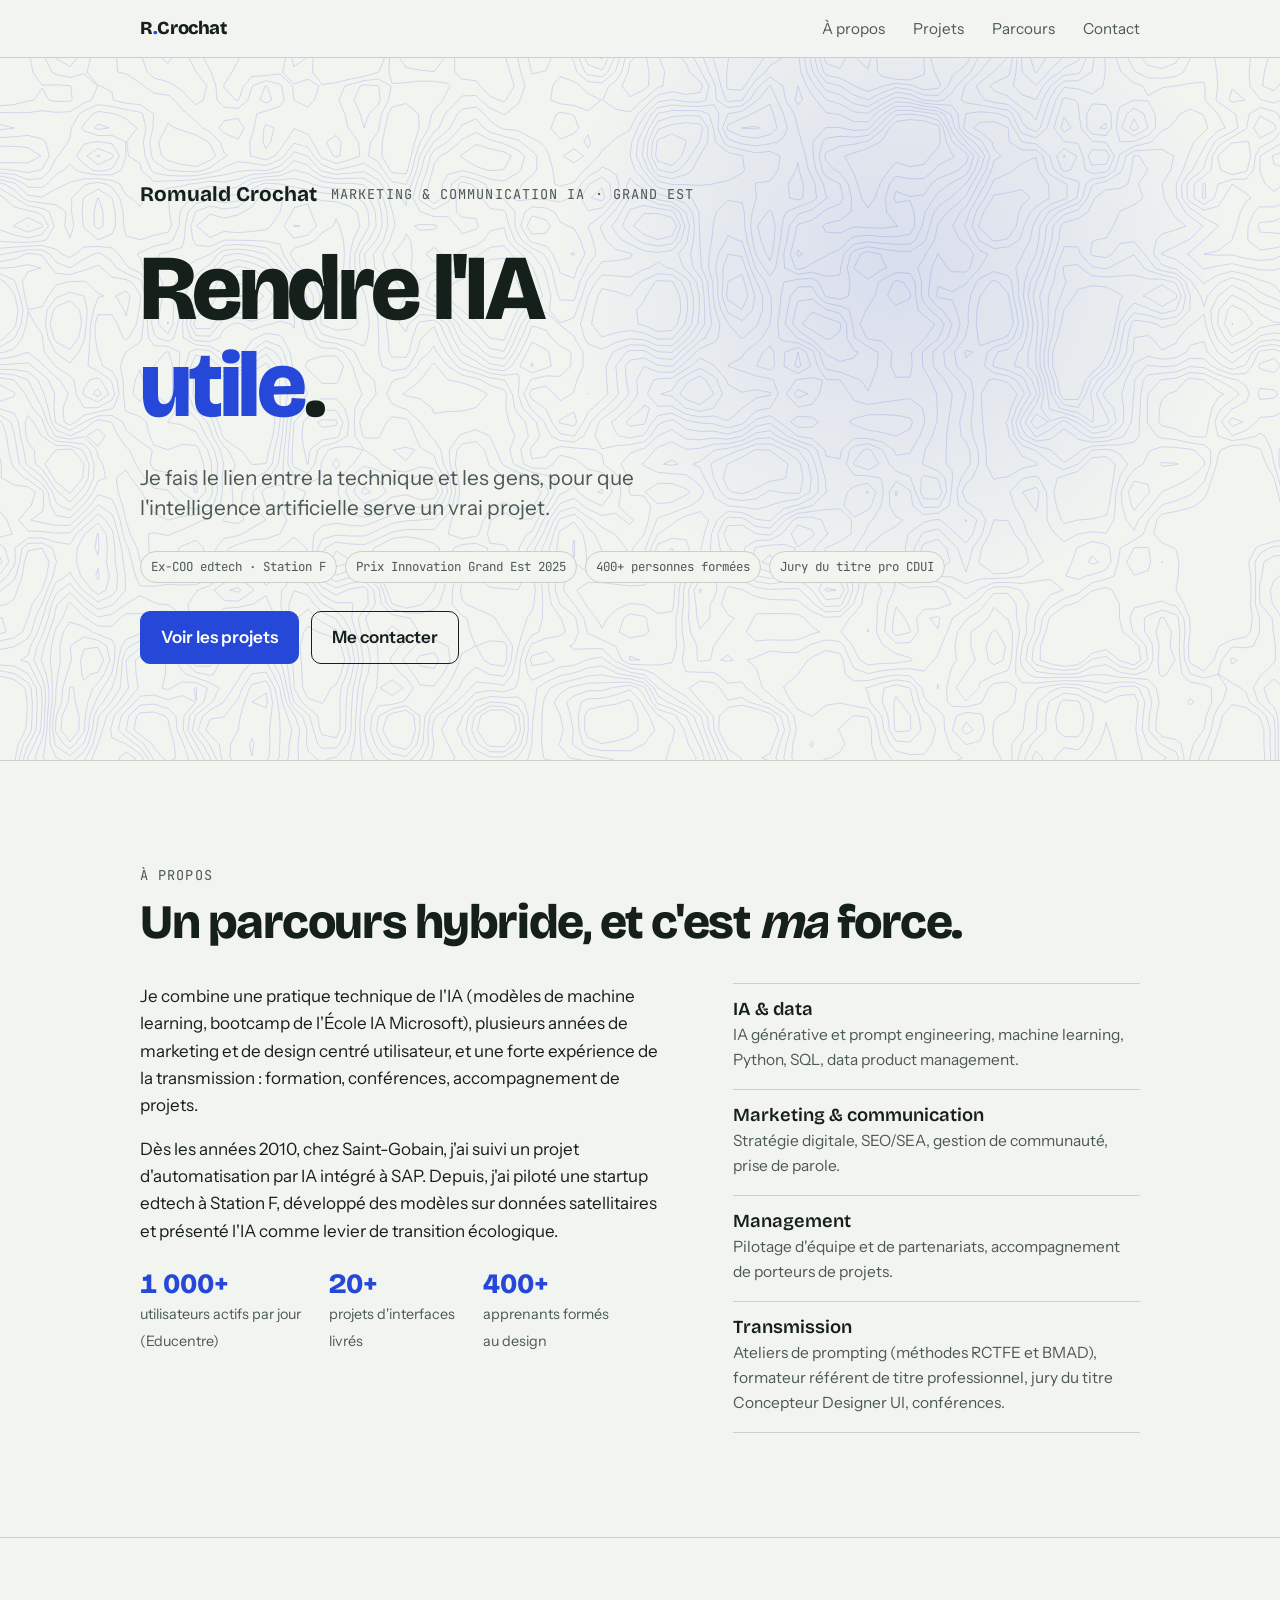
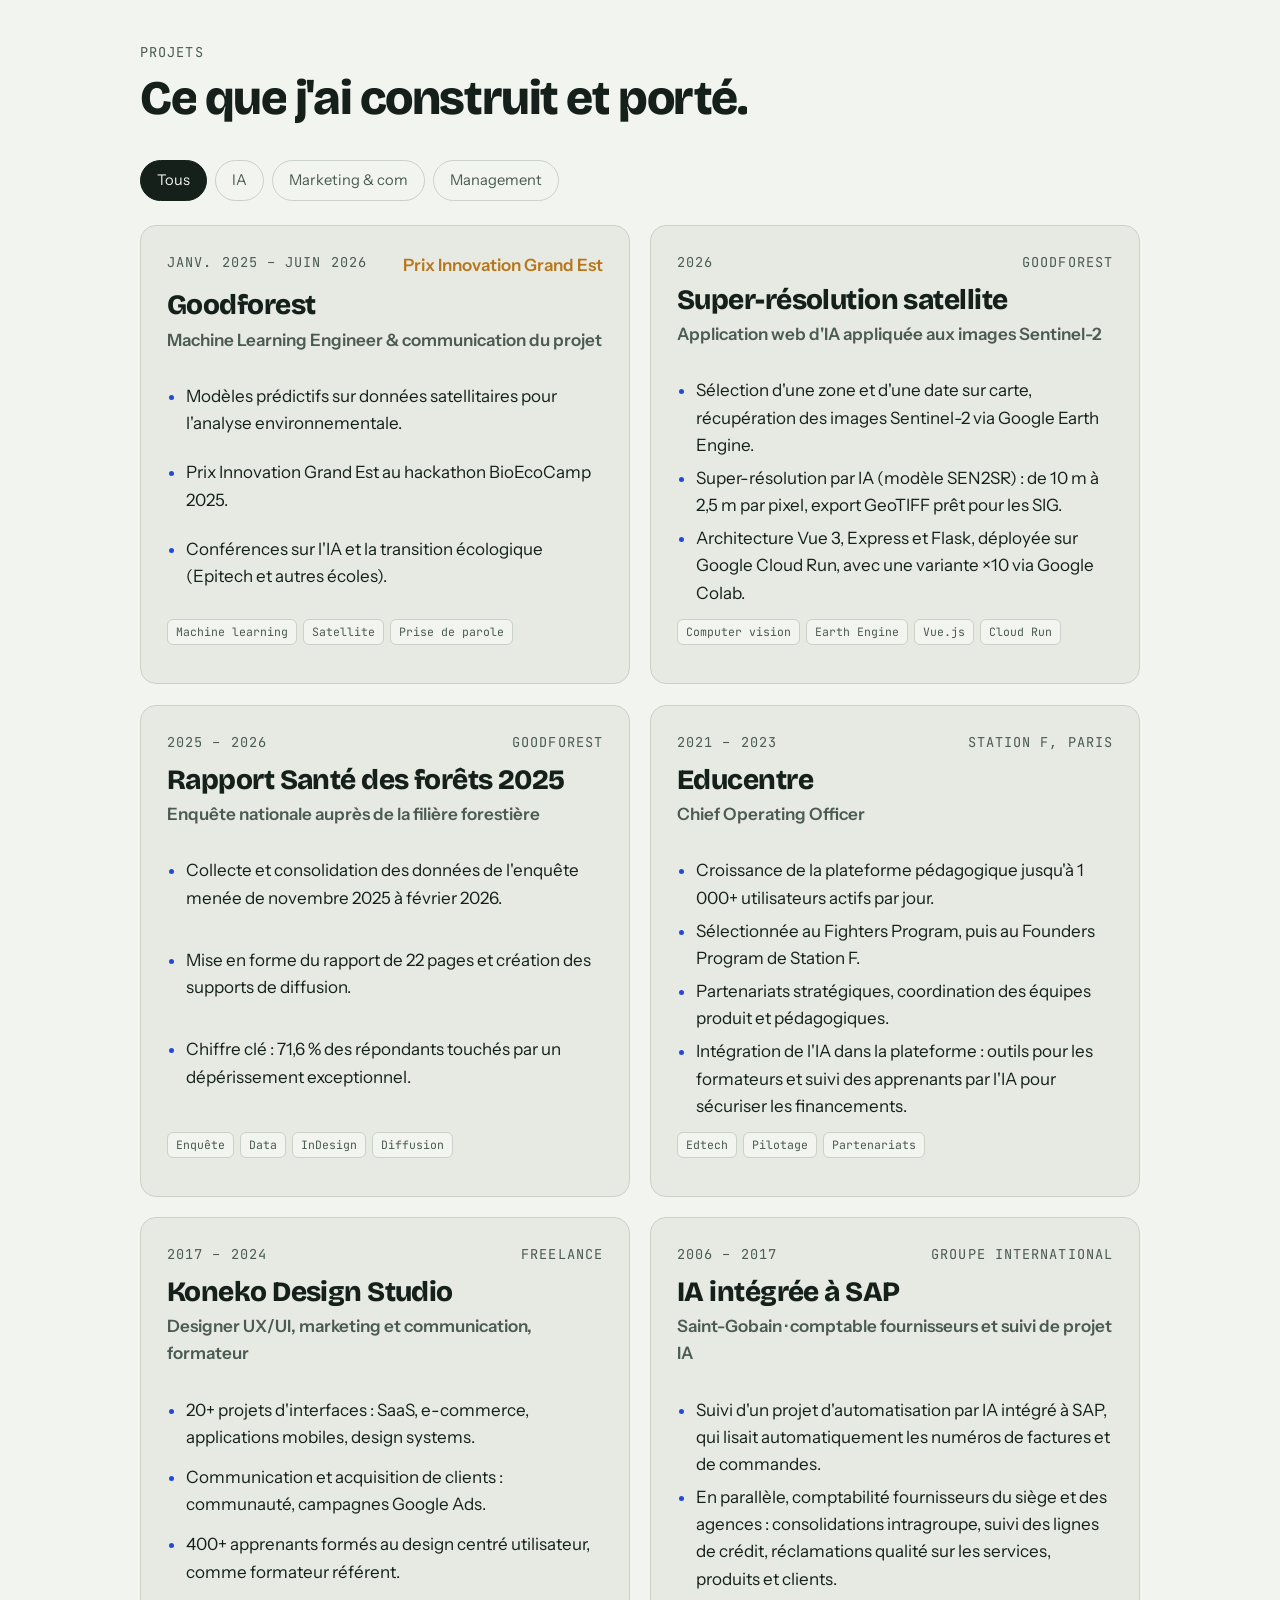
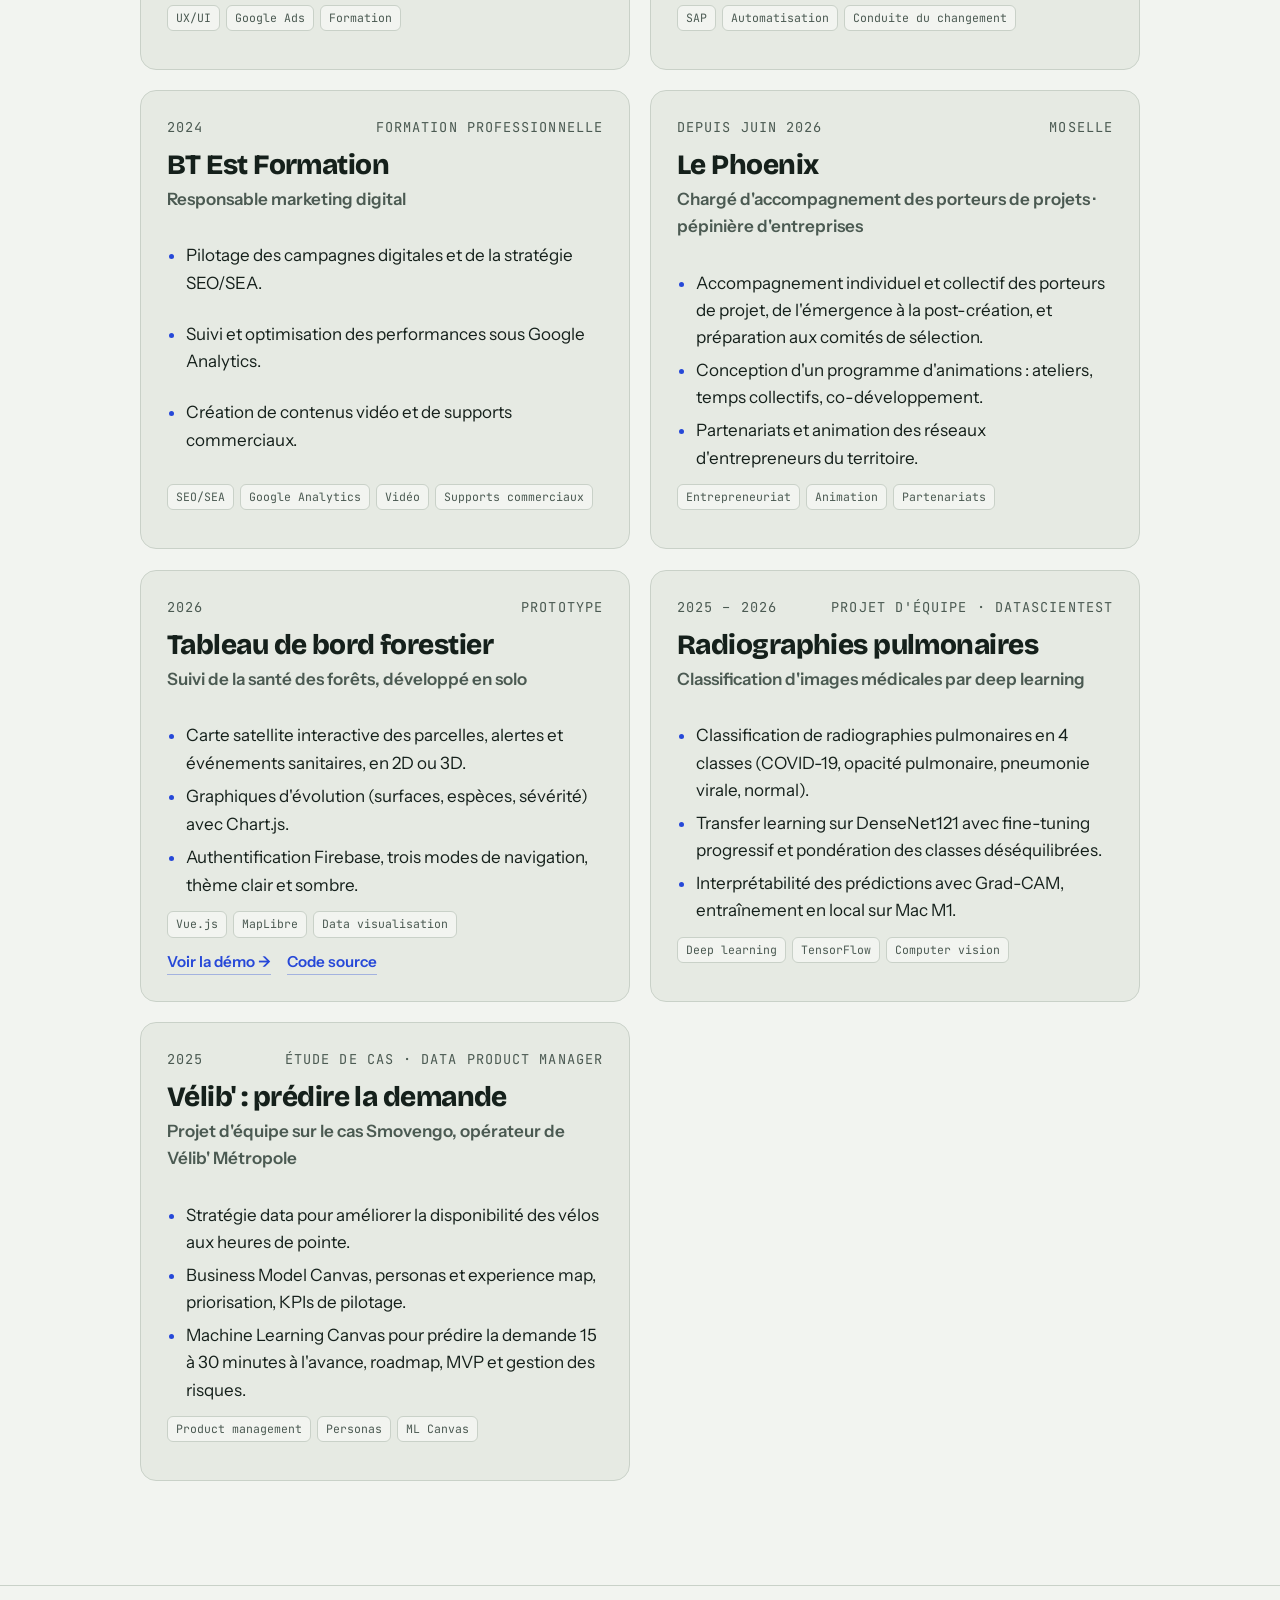
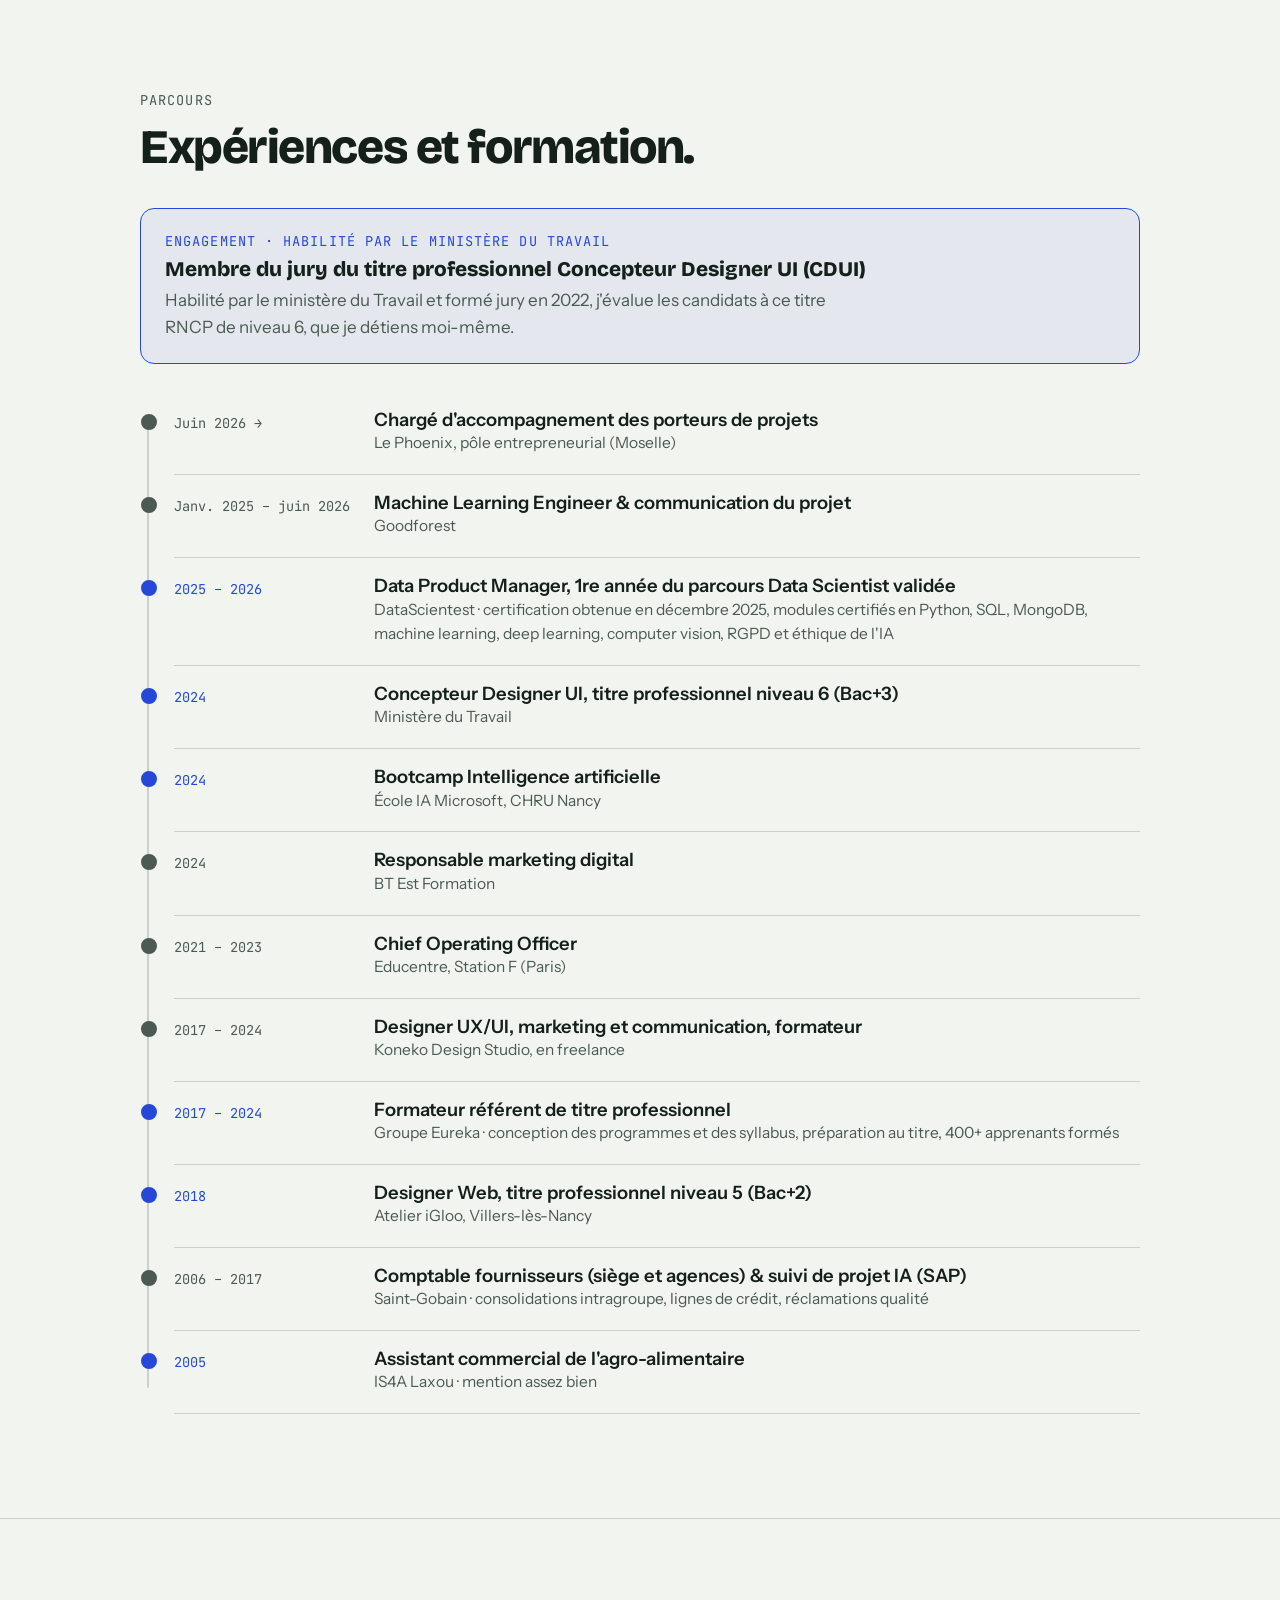
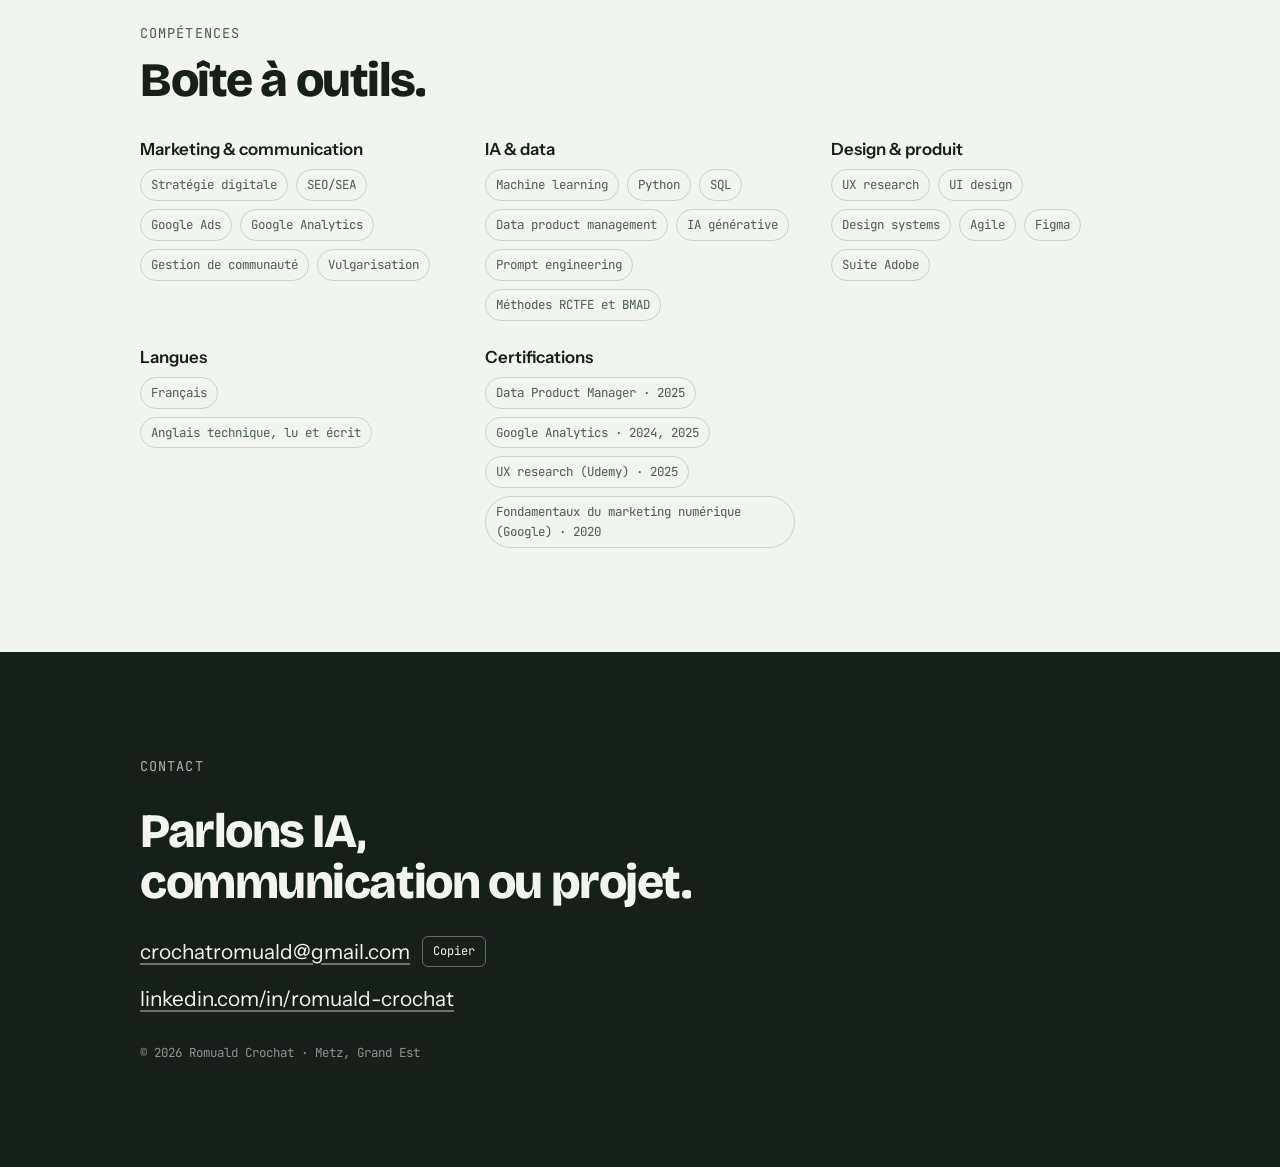
==== commit 292db8d9: "Ajoute la démo en ligne de mon tableau de bord forestier" ====
--- a/index.html
+++ b/index.html
@@ -187,11 +187,12 @@
           <h3>Tableau de bord forestier</h3>
           <p class="role">Suivi de la santé des forêts, développé en solo</p>
           <ul>
-            <li>Carte interactive Mapbox des forêts et des parcelles, alertes et événements sanitaires.</li>
+            <li>Carte satellite interactive des parcelles, alertes et événements sanitaires, en 2D ou 3D.</li>
             <li>Graphiques d'évolution (surfaces, espèces, sévérité) avec Chart.js.</li>
             <li>Authentification Firebase, trois modes de navigation, thème clair et sombre.</li>
           </ul>
-          <div class="tags"><span class="tag">Vue.js</span><span class="tag">Mapbox</span><span class="tag">Data visualisation</span></div>
+          <div class="tags"><span class="tag">Vue.js</span><span class="tag">MapLibre</span><span class="tag">Data visualisation</span></div>
+          <div class="links"><a href="demo-foret/" target="_blank" rel="noopener">Voir la démo →</a><a href="https://github.com/Romcro/dashboard-vue" target="_blank" rel="noopener">Code source</a></div>
         </article>
 
         <article class="project" data-cat="ia">
--- a/css/style.css
+++ b/css/style.css
@@ -145,7 +145,7 @@
 .filters button[aria-pressed="true"] { background: var(--ink); color: var(--paper); border-color: var(--ink); }
 .projects { display: grid; grid-template-columns: repeat(2, minmax(0, 1fr)); gap: 20px; }
 .project {
-  position: relative; isolation: isolate; display: grid; grid-template-rows: auto auto auto 1fr auto; gap: 12px;
+  position: relative; isolation: isolate; display: grid; grid-template-rows: auto auto auto 1fr auto auto; gap: 12px;
   padding: 26px; border-radius: 16px; background: var(--paper-2); border: 1px solid var(--line);
   transform: perspective(1000px) rotateX(var(--rx, 0deg)) rotateY(var(--ry, 0deg)) translateY(var(--lift, 0px));
   transition: transform .6s var(--ease), border-color .3s ease, box-shadow .4s ease, opacity .5s ease, filter .5s ease, scale .6s var(--ease);
@@ -167,6 +167,9 @@
 .tags { display: flex; gap: 6px; flex-wrap: wrap; }
 .tag { font-family: var(--f-mono); font-size: 0.72rem; padding: 3px 8px; border-radius: 6px; background: var(--paper); color: var(--ink-soft); border: 1px solid var(--line); }
 .award { color: var(--ochre); font-weight: 600; }
+.project .links { display: flex; gap: 16px; flex-wrap: wrap; font-weight: 600; font-size: .95rem; }
+.project .links a { color: var(--accent); text-decoration: none; border-bottom: 1.5px solid color-mix(in srgb, var(--accent) 35%, transparent); transition: border-color .25s ease; }
+.project .links a:hover { border-color: var(--accent); }
 html .projects .project.dim { opacity: .22; filter: grayscale(1) blur(1px); scale: .97; }
 .project.pop { animation: pop .7s var(--ease); }
 @keyframes pop { 0% { scale: .96; } 60% { scale: 1.015; } 100% { scale: 1; } }
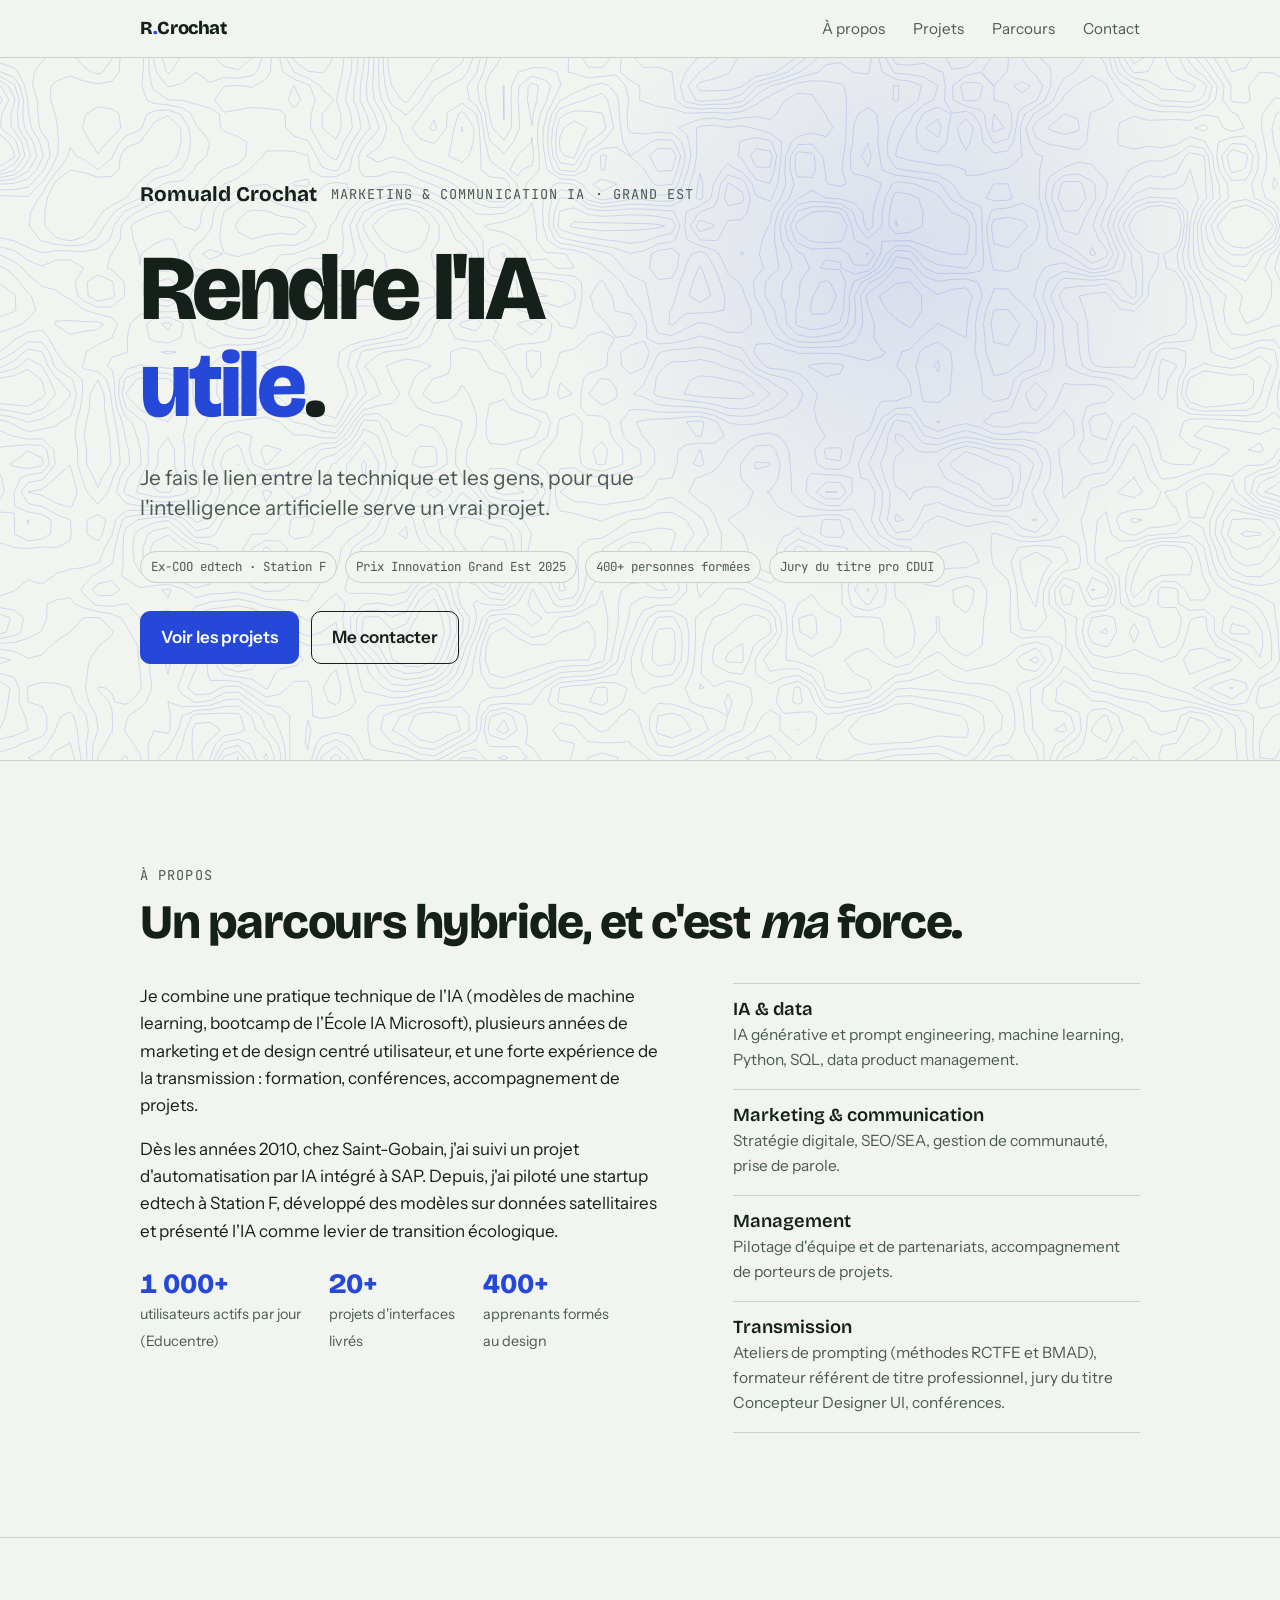
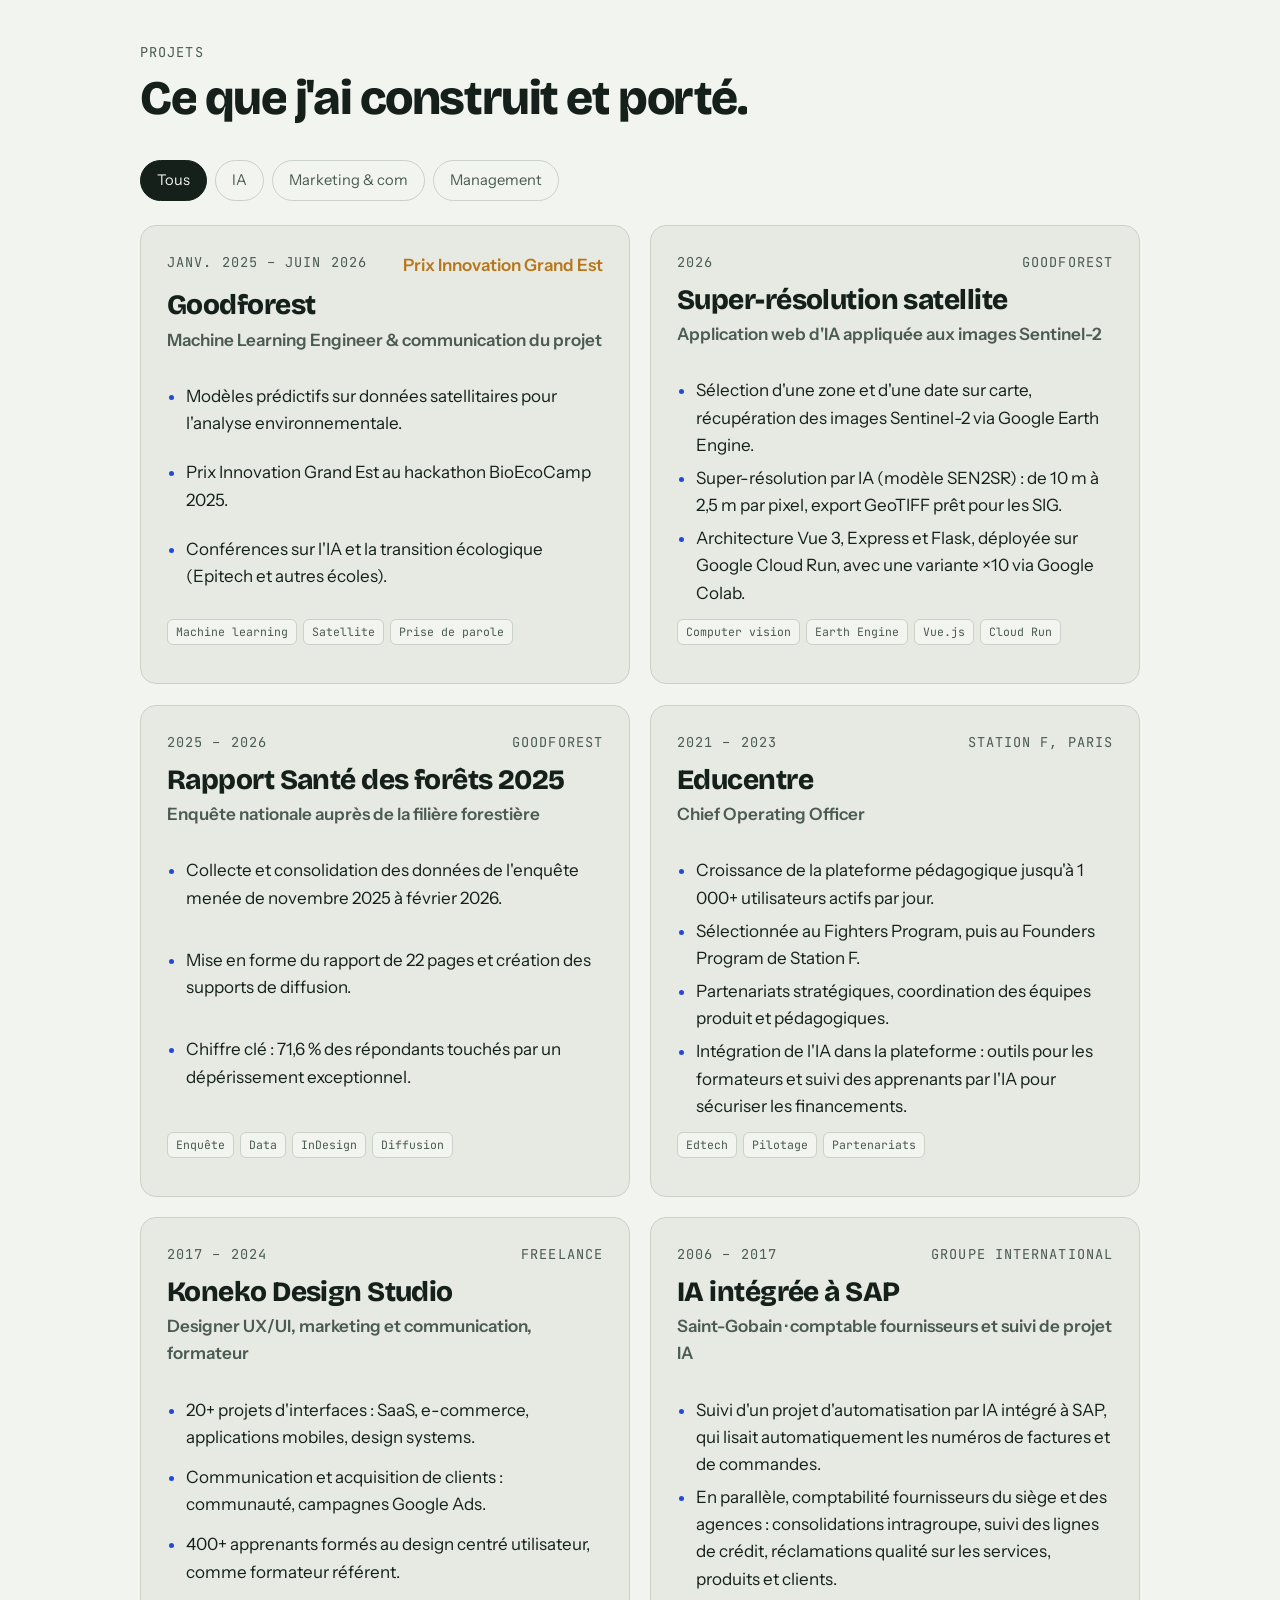
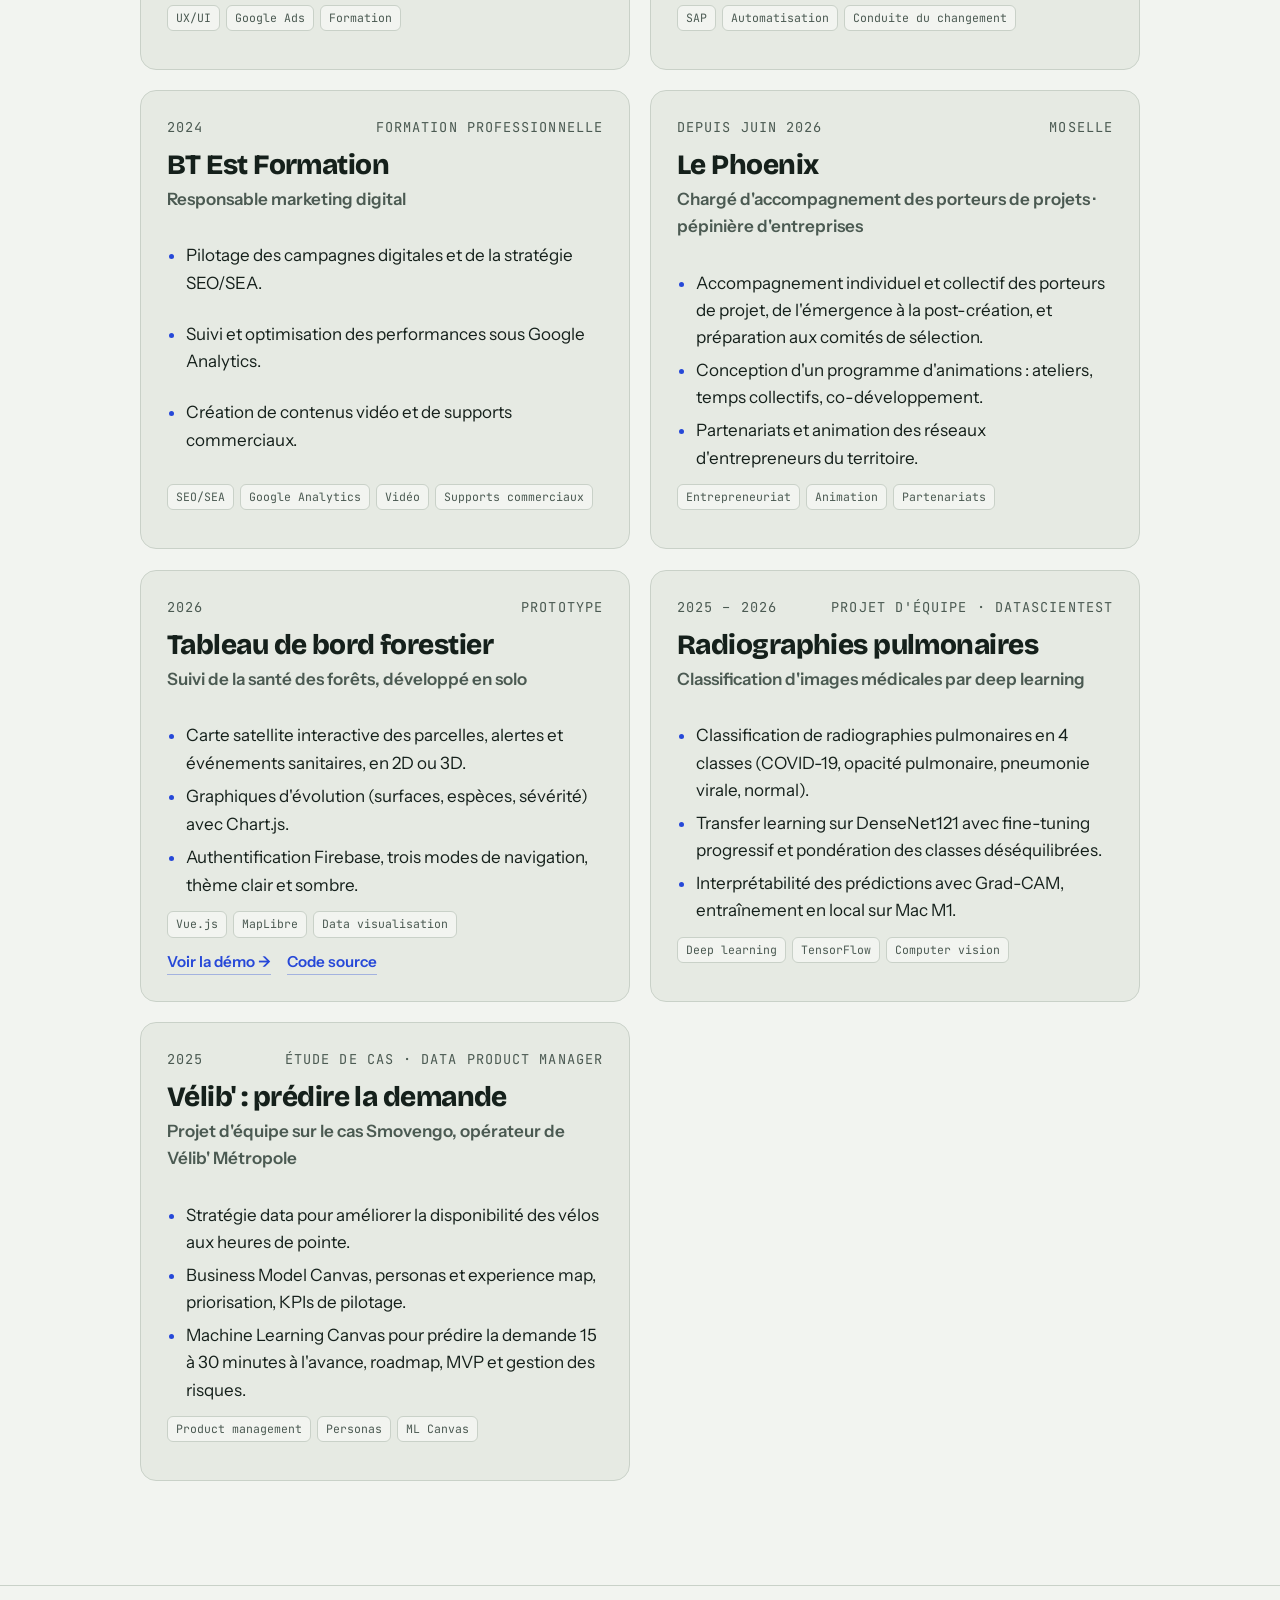
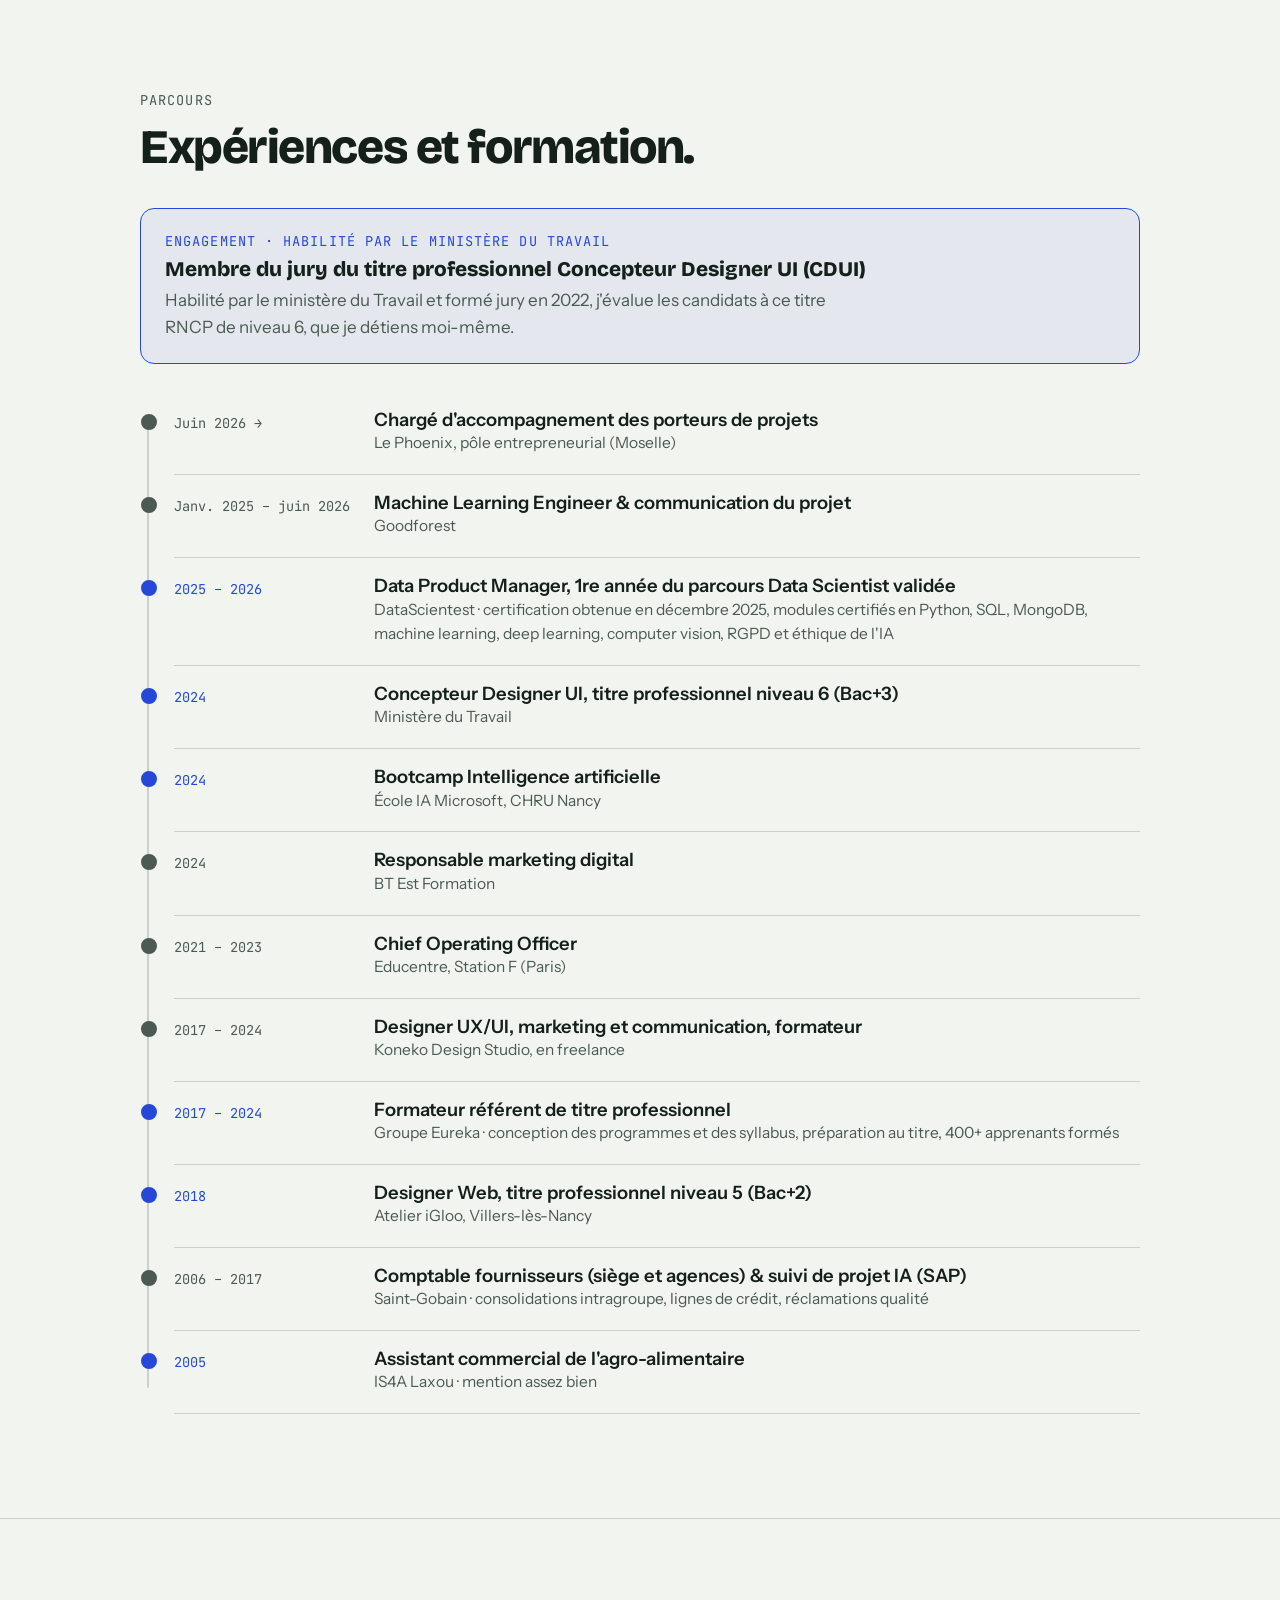
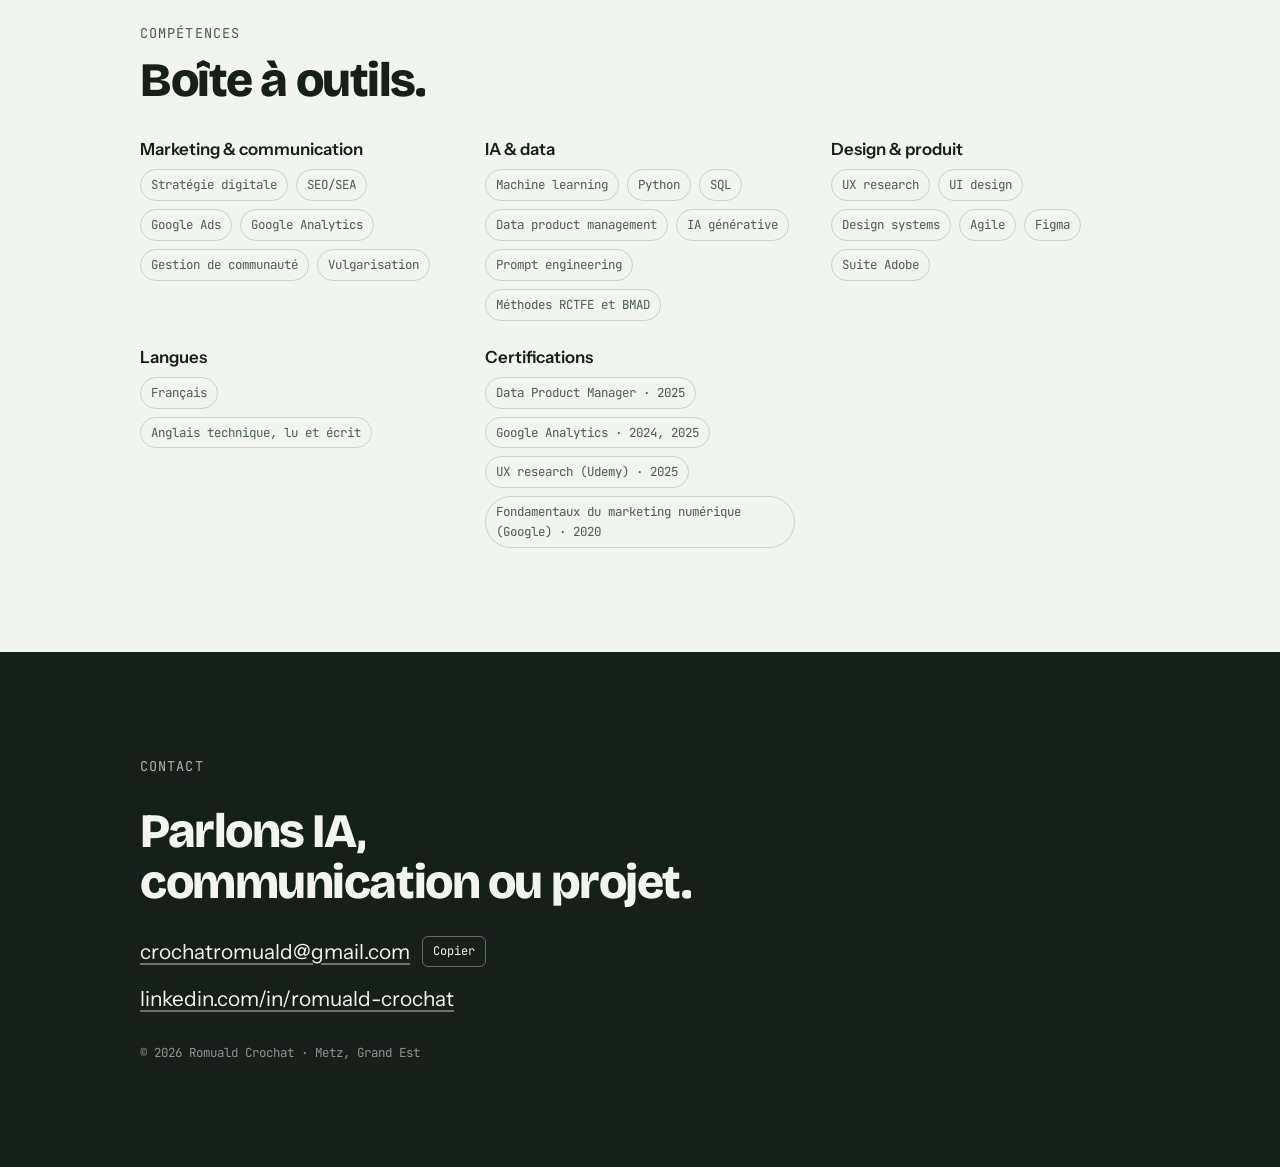
==== commit a4460a61: "Pointe le lien de démo vers la page du projet Canopée" ====
--- a/index.html
+++ b/index.html
@@ -192,7 +192,7 @@
             <li>Authentification Firebase, trois modes de navigation, thème clair et sombre.</li>
           </ul>
           <div class="tags"><span class="tag">Vue.js</span><span class="tag">MapLibre</span><span class="tag">Data visualisation</span></div>
-          <div class="links"><a href="demo-foret/" target="_blank" rel="noopener">Voir la démo →</a><a href="https://github.com/Romcro/dashboard-vue" target="_blank" rel="noopener">Code source</a></div>
+          <div class="links"><a href="https://romcro.github.io/dashboard-vue/" target="_blank" rel="noopener">Voir la démo →</a><a href="https://github.com/Romcro/dashboard-vue" target="_blank" rel="noopener">Code source</a></div>
         </article>
 
         <article class="project" data-cat="ia">
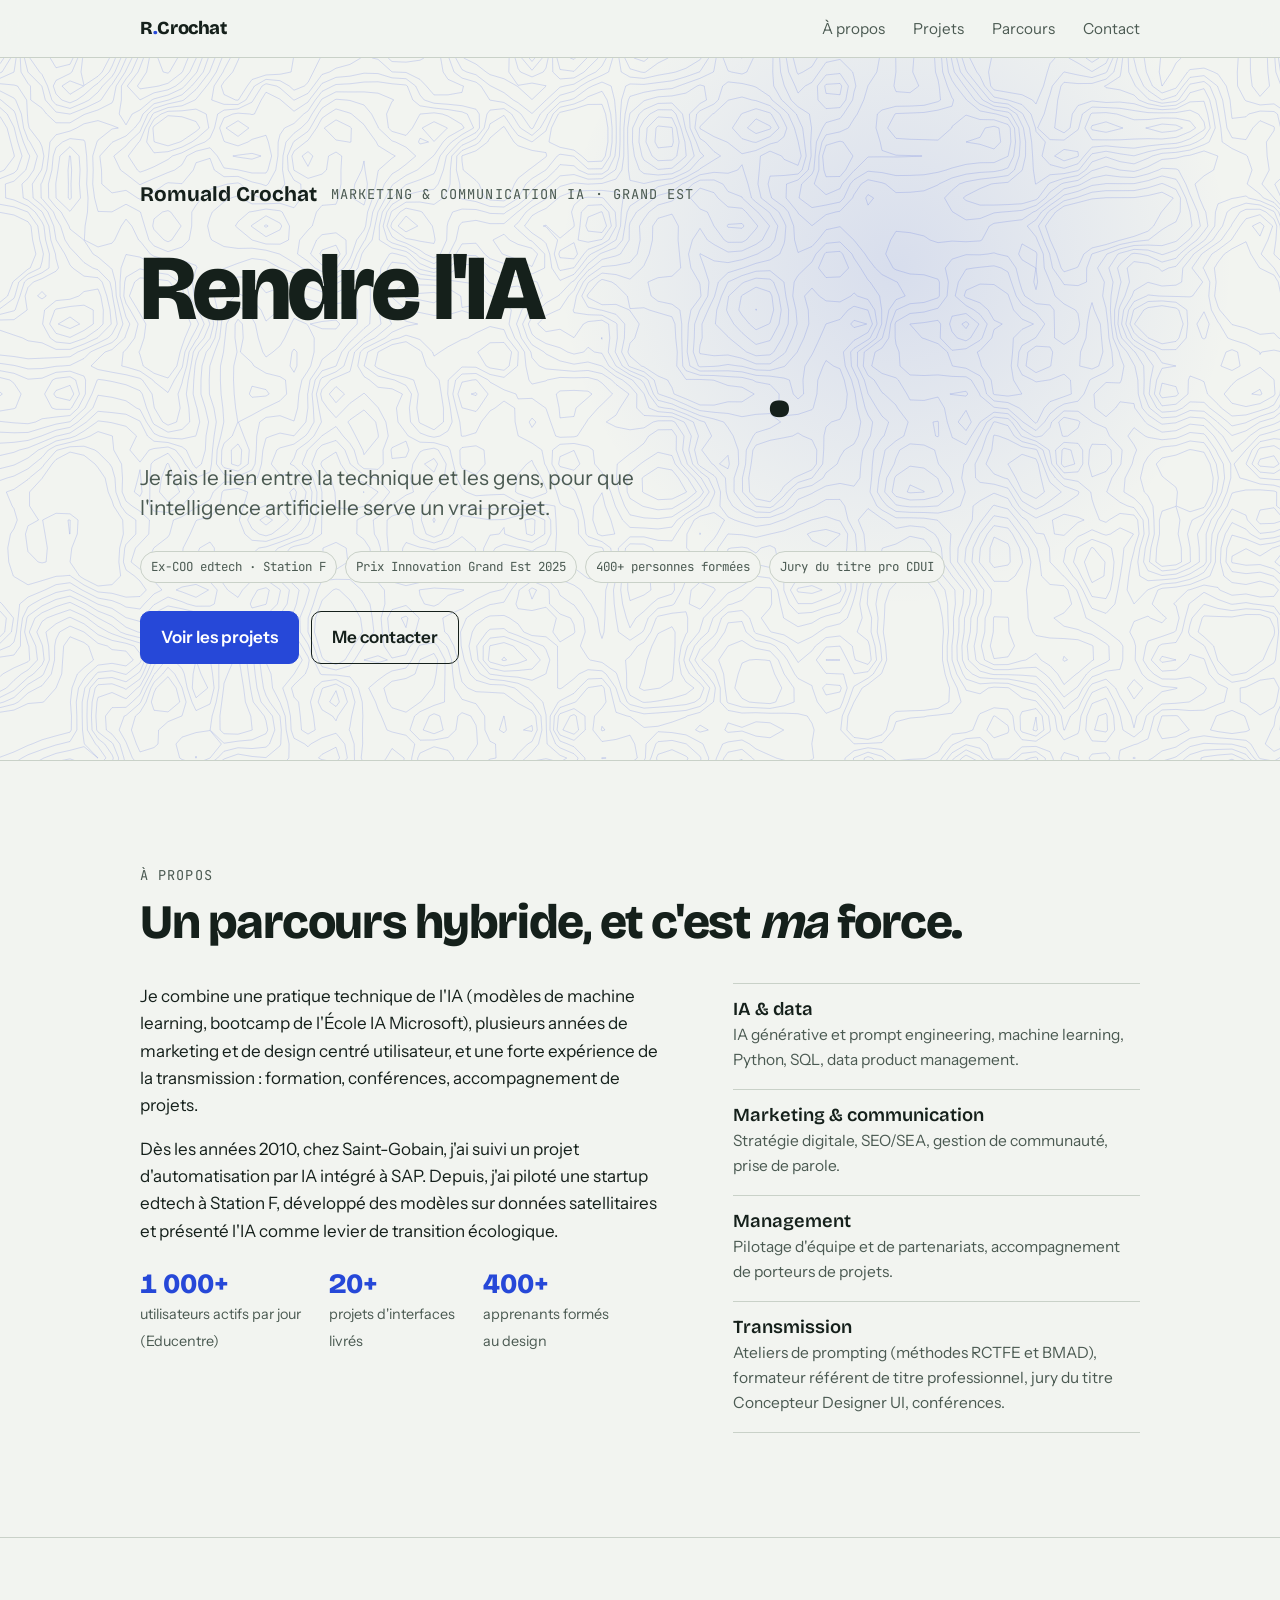
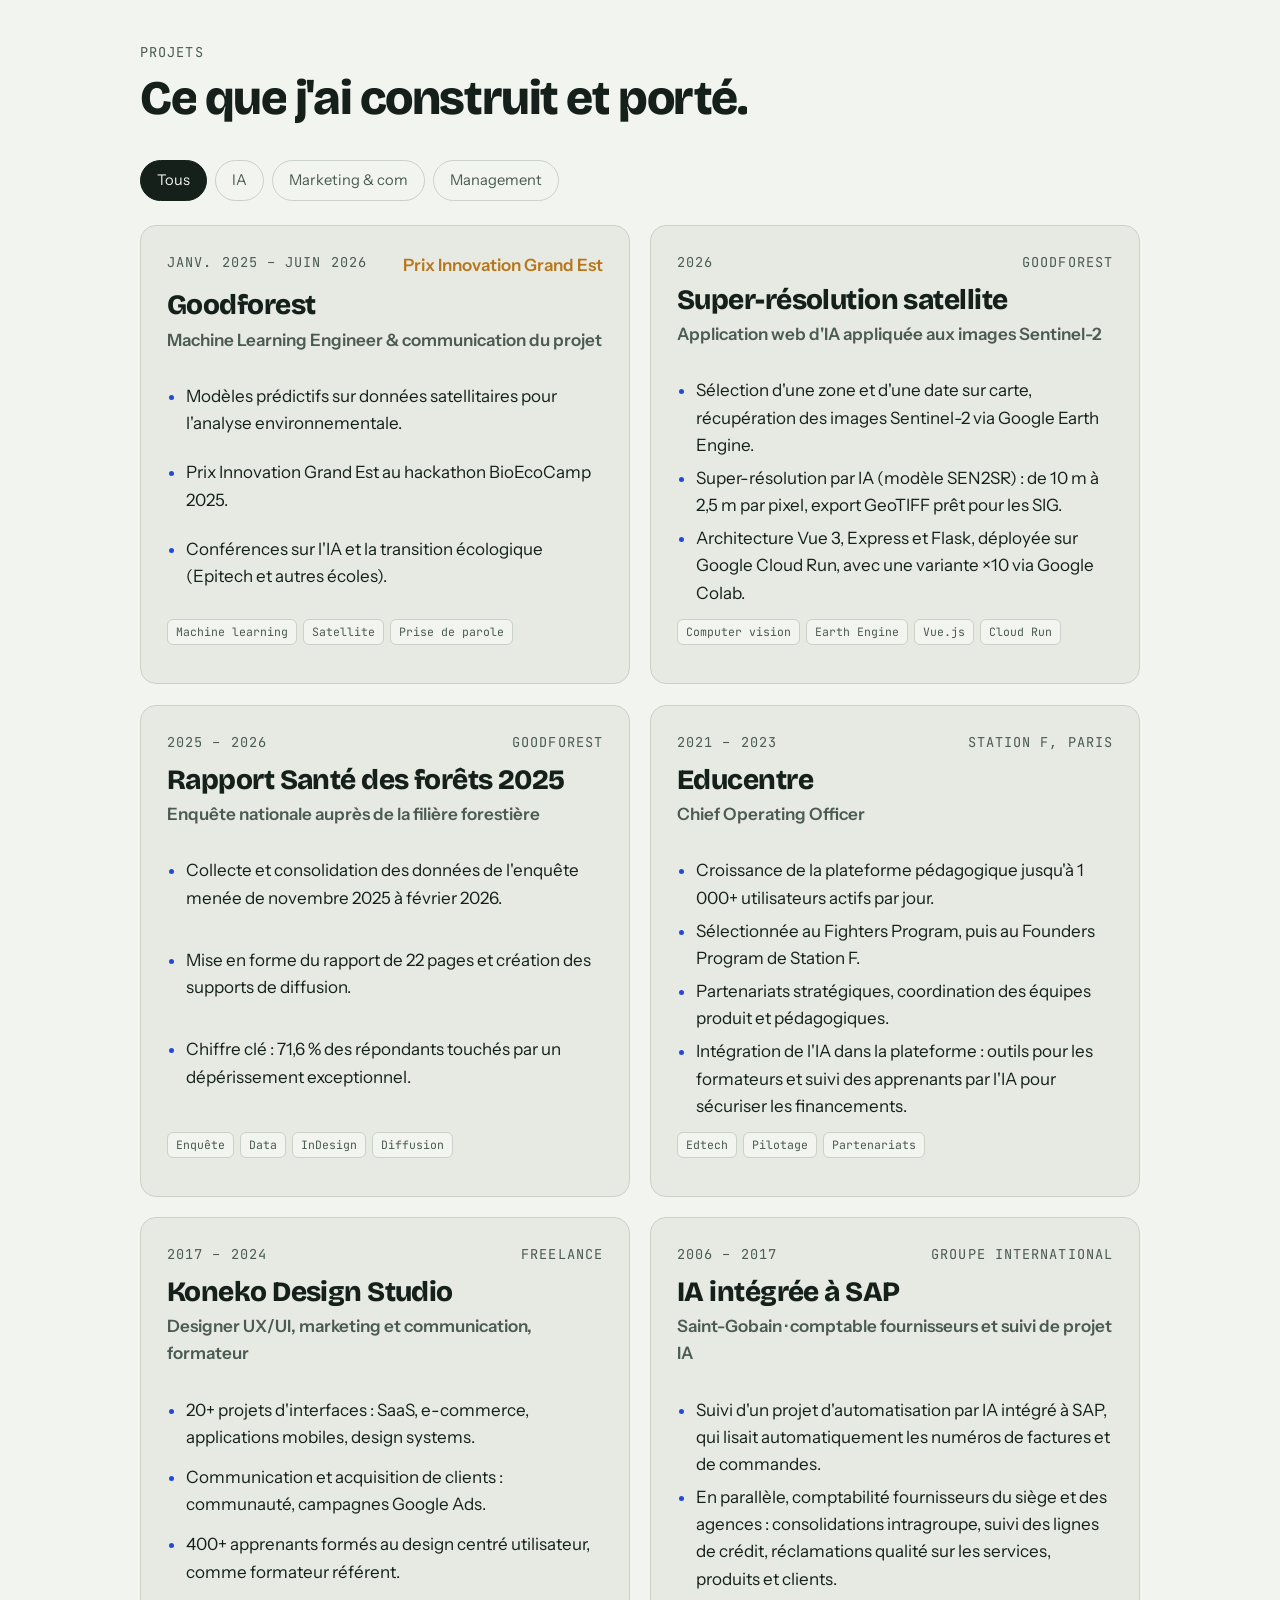
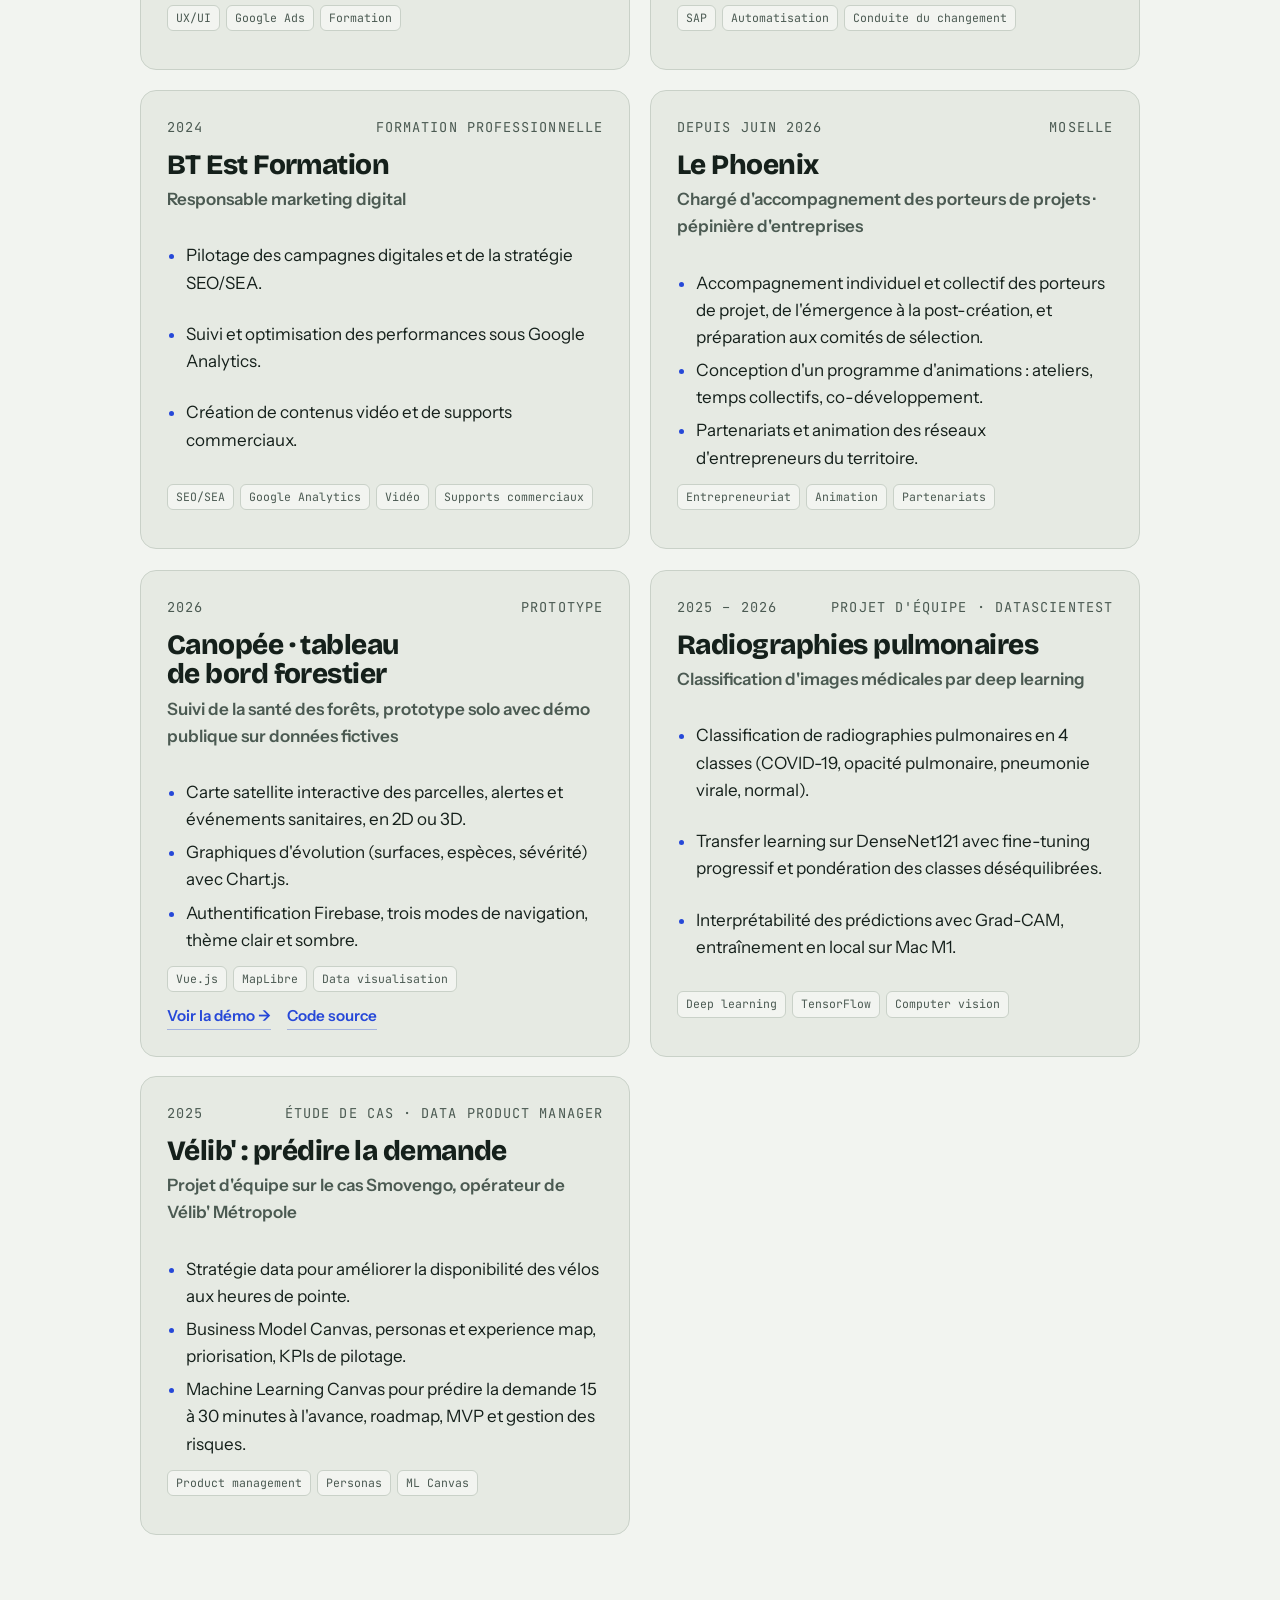
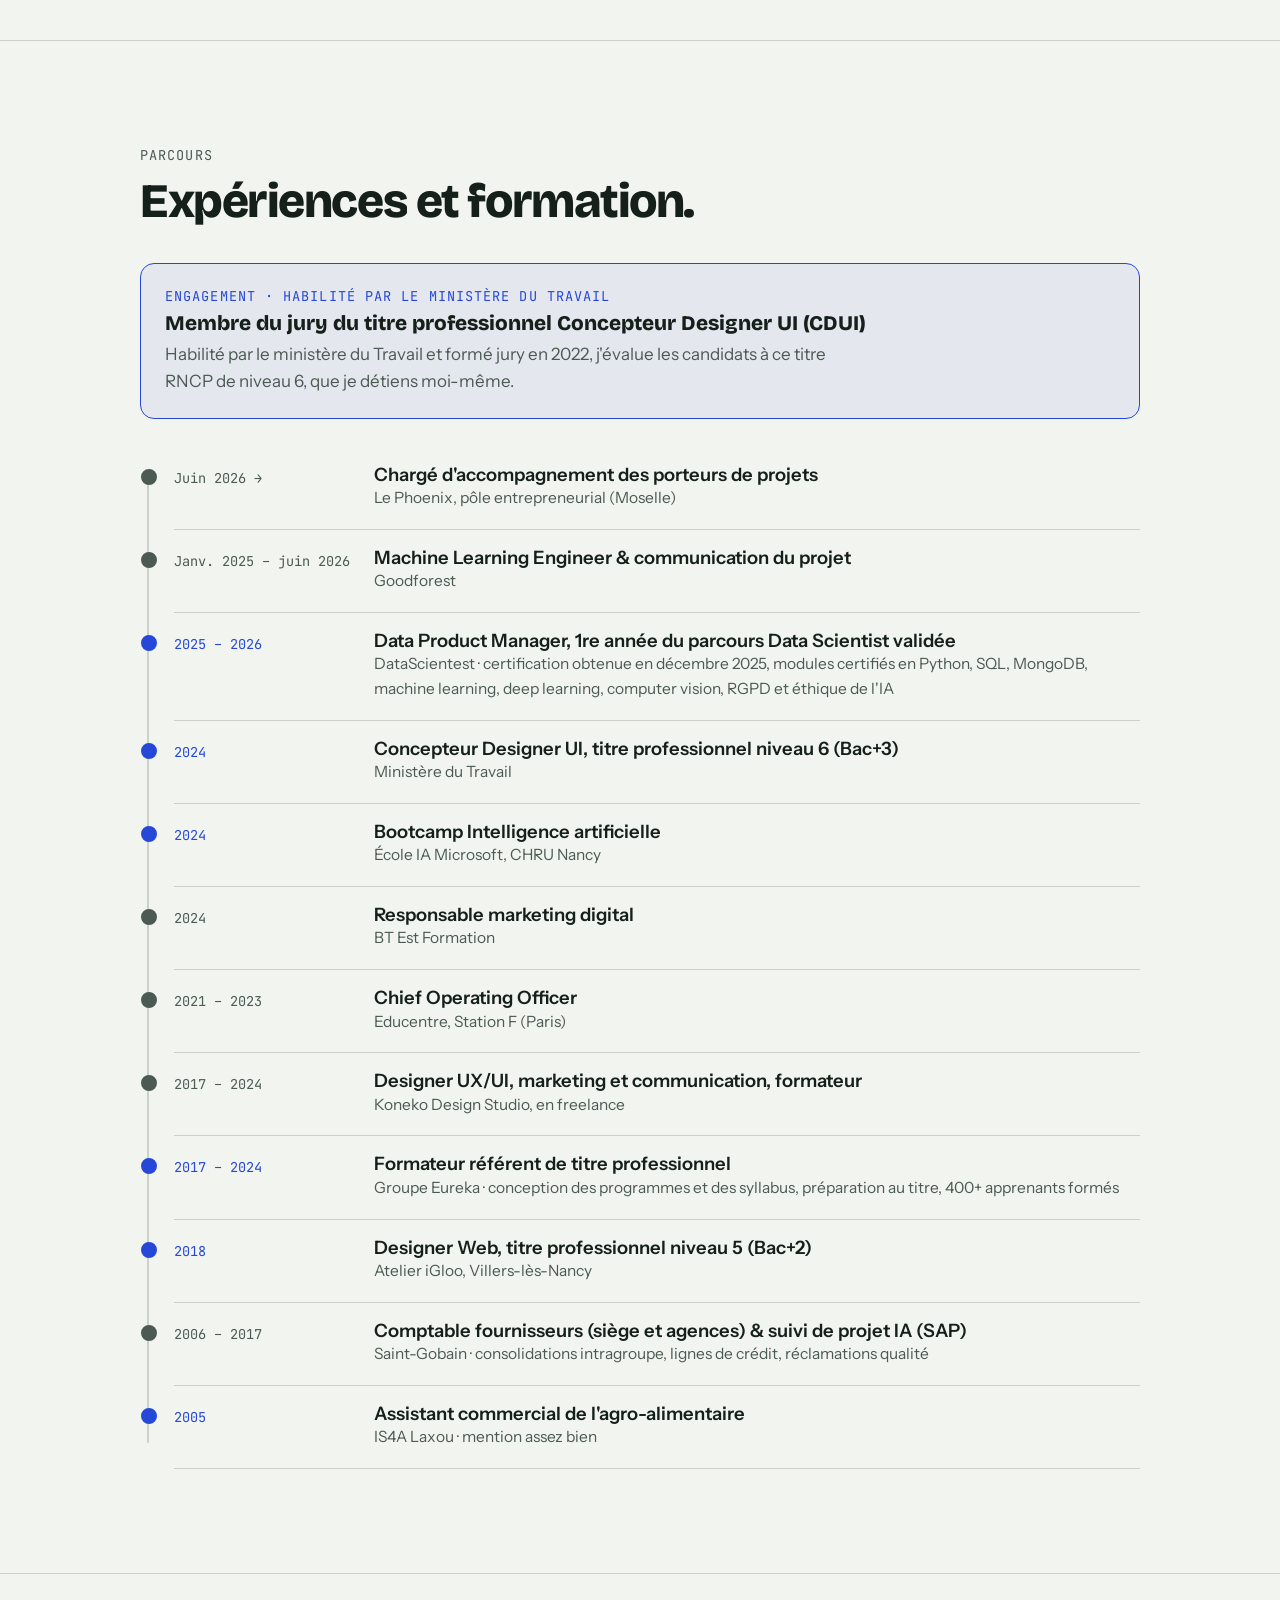
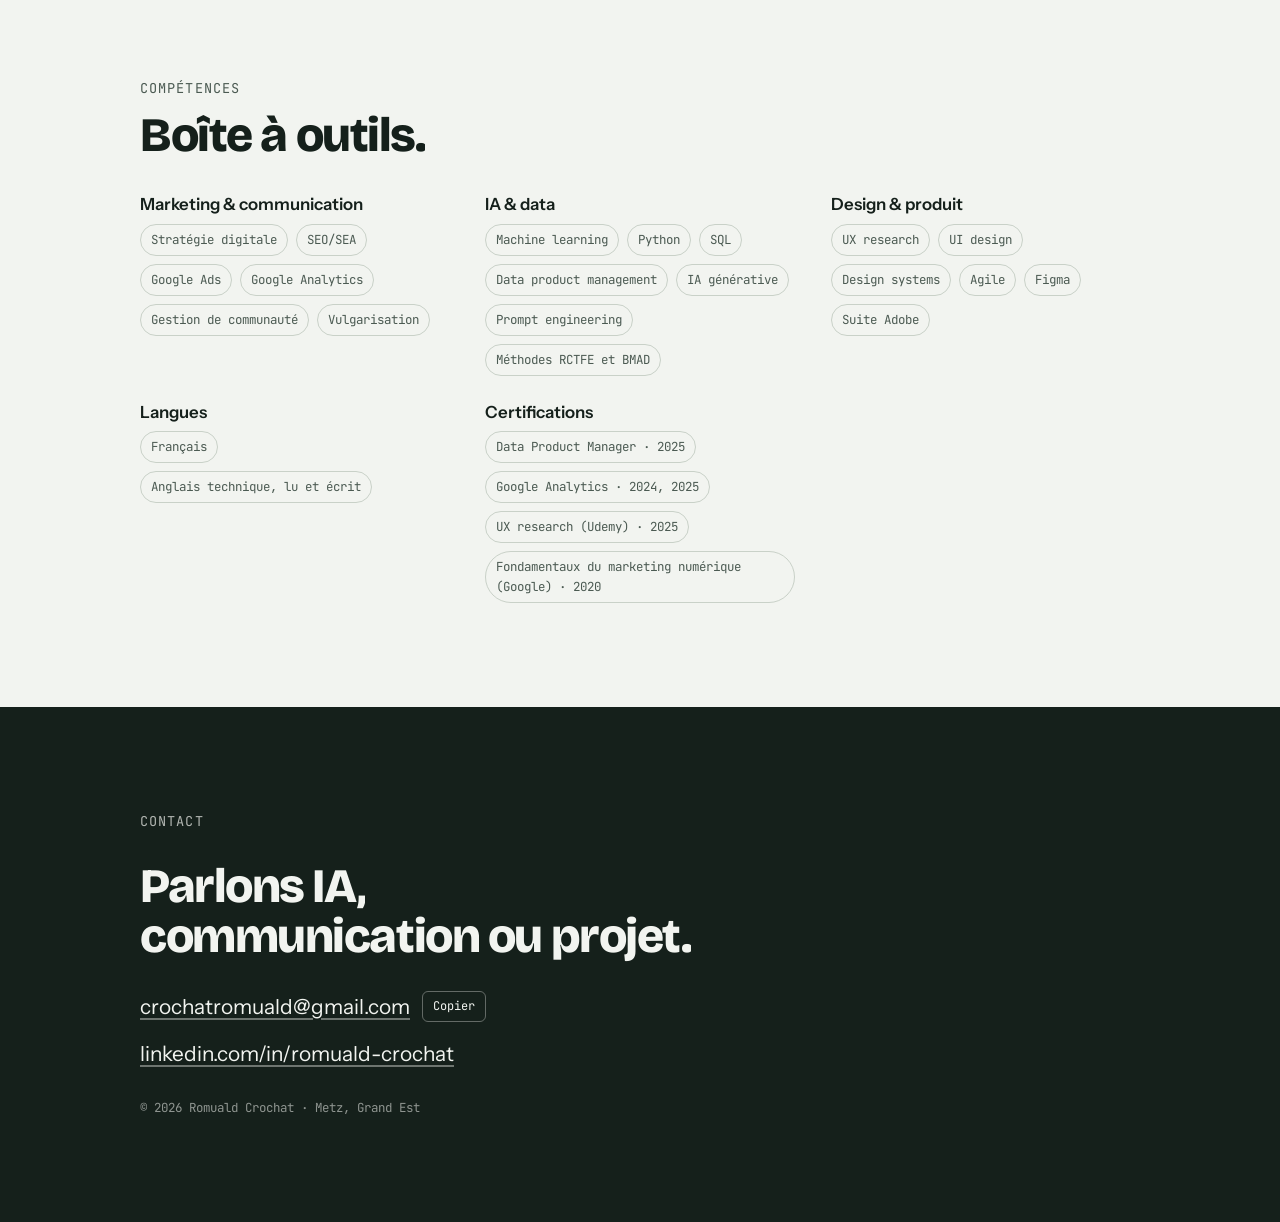
==== commit e1f5458f: "Projet Canopée : nom du tableau de bord et mention de la démo publique" ====
--- a/index.html
+++ b/index.html
@@ -184,8 +184,8 @@
 
         <article class="project" data-cat="ia">
           <div class="meta"><span class="label">2026</span><span class="label">Prototype</span></div>
-          <h3>Tableau de bord forestier</h3>
-          <p class="role">Suivi de la santé des forêts, développé en solo</p>
+          <h3>Canopée · tableau de bord forestier</h3>
+          <p class="role">Suivi de la santé des forêts, prototype solo avec démo publique sur données fictives</p>
           <ul>
             <li>Carte satellite interactive des parcelles, alertes et événements sanitaires, en 2D ou 3D.</li>
             <li>Graphiques d'évolution (surfaces, espèces, sévérité) avec Chart.js.</li>
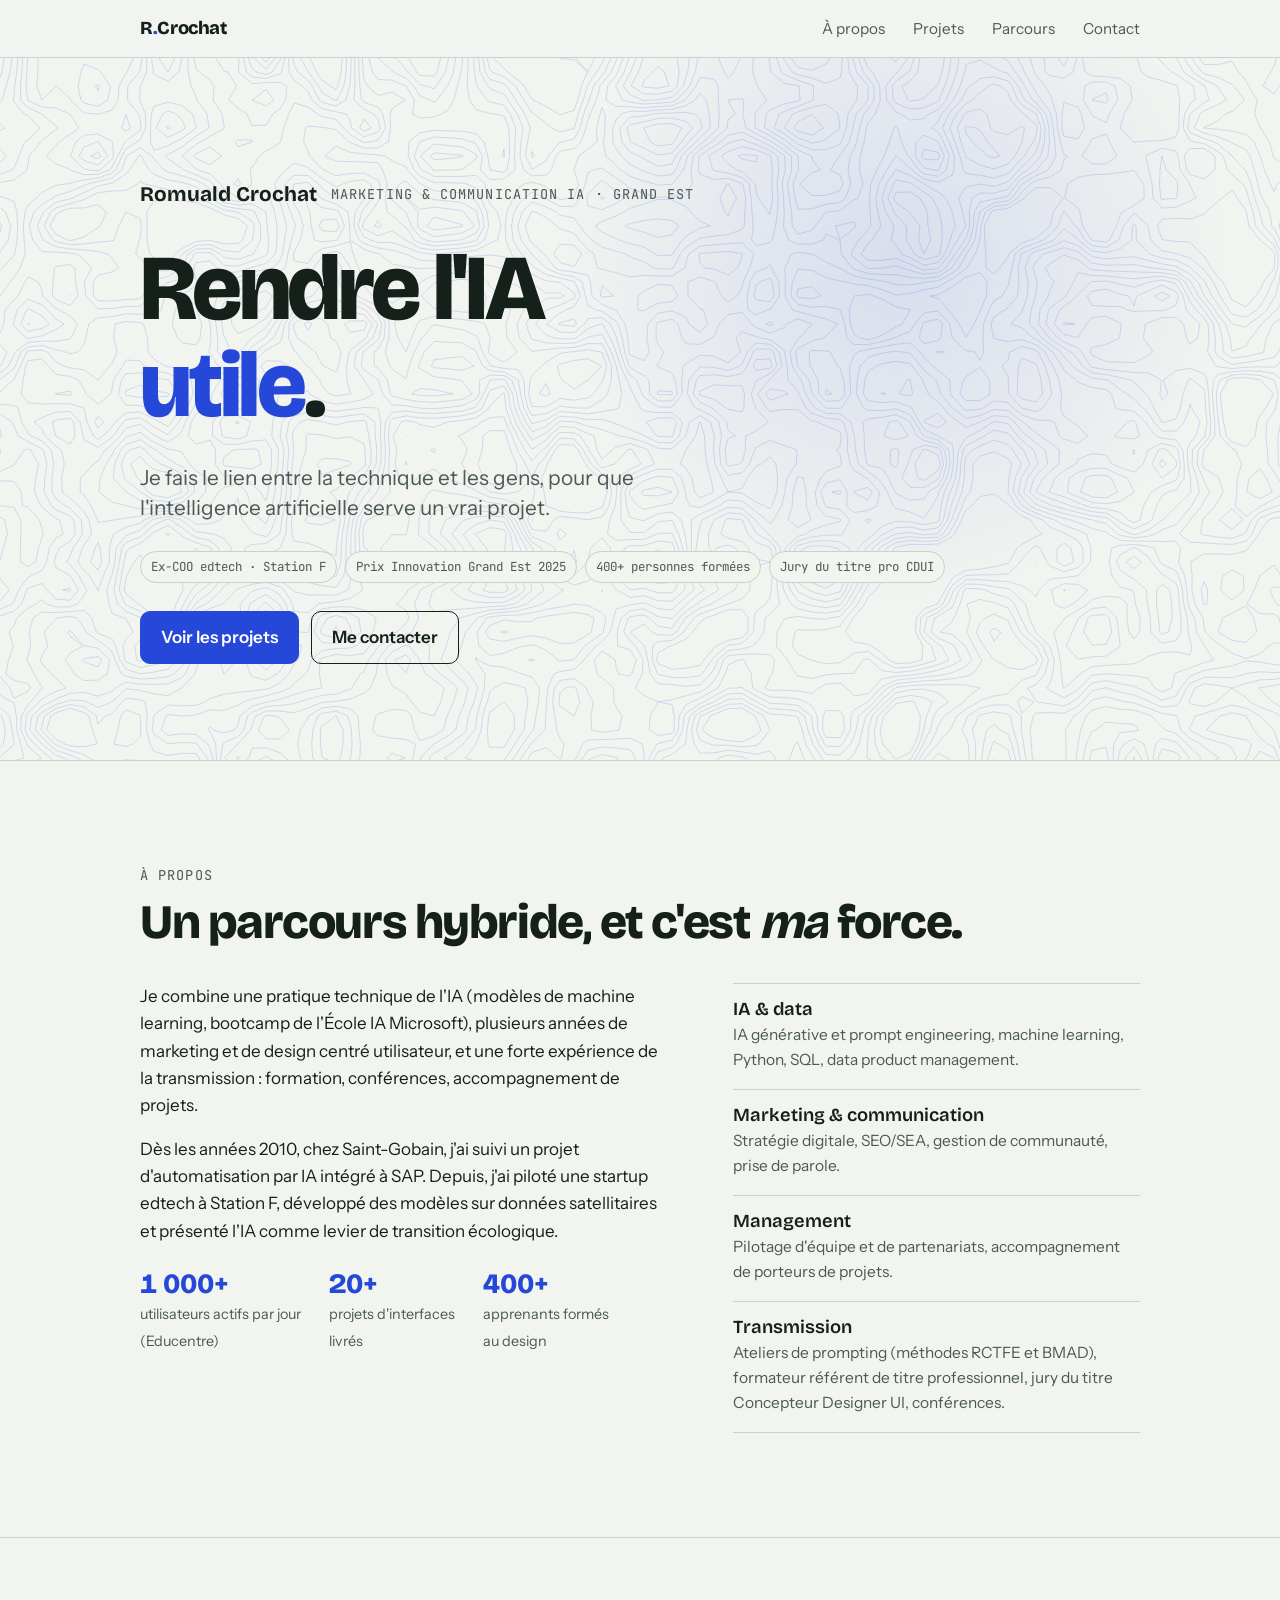
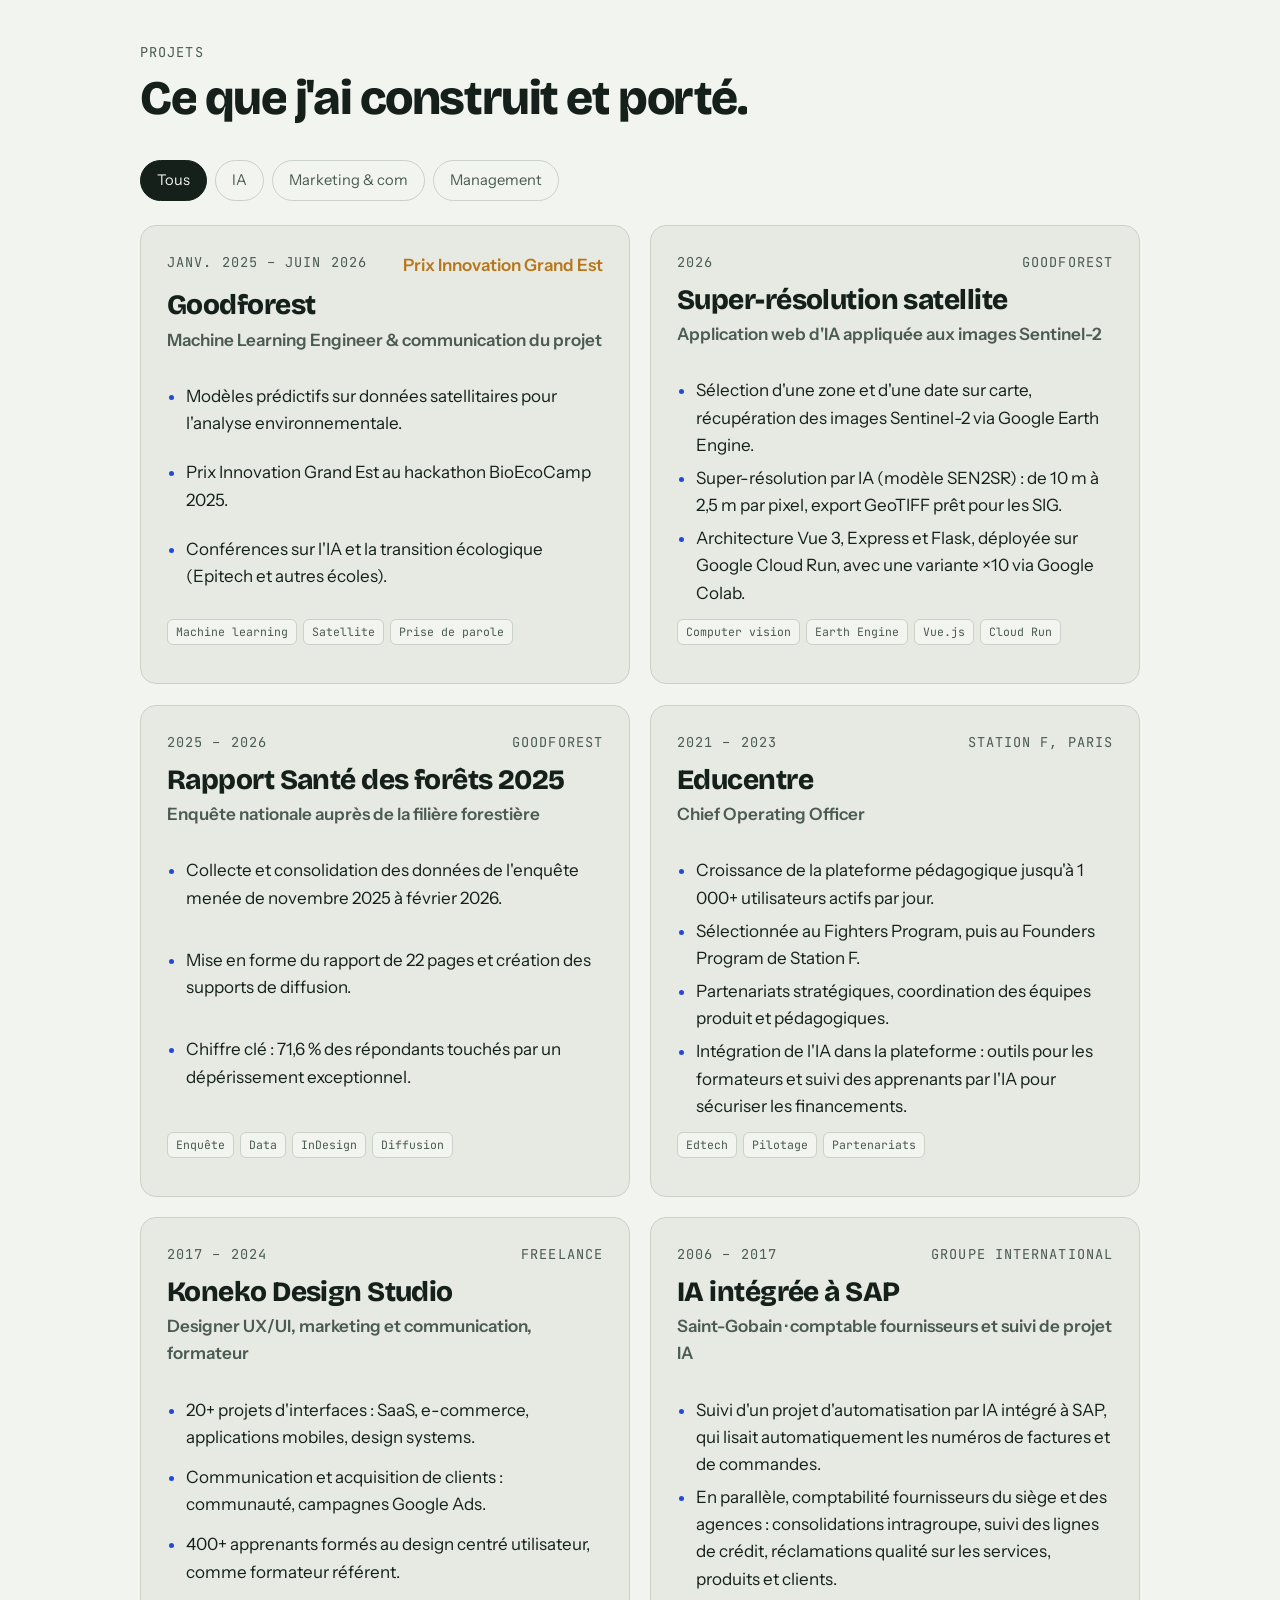
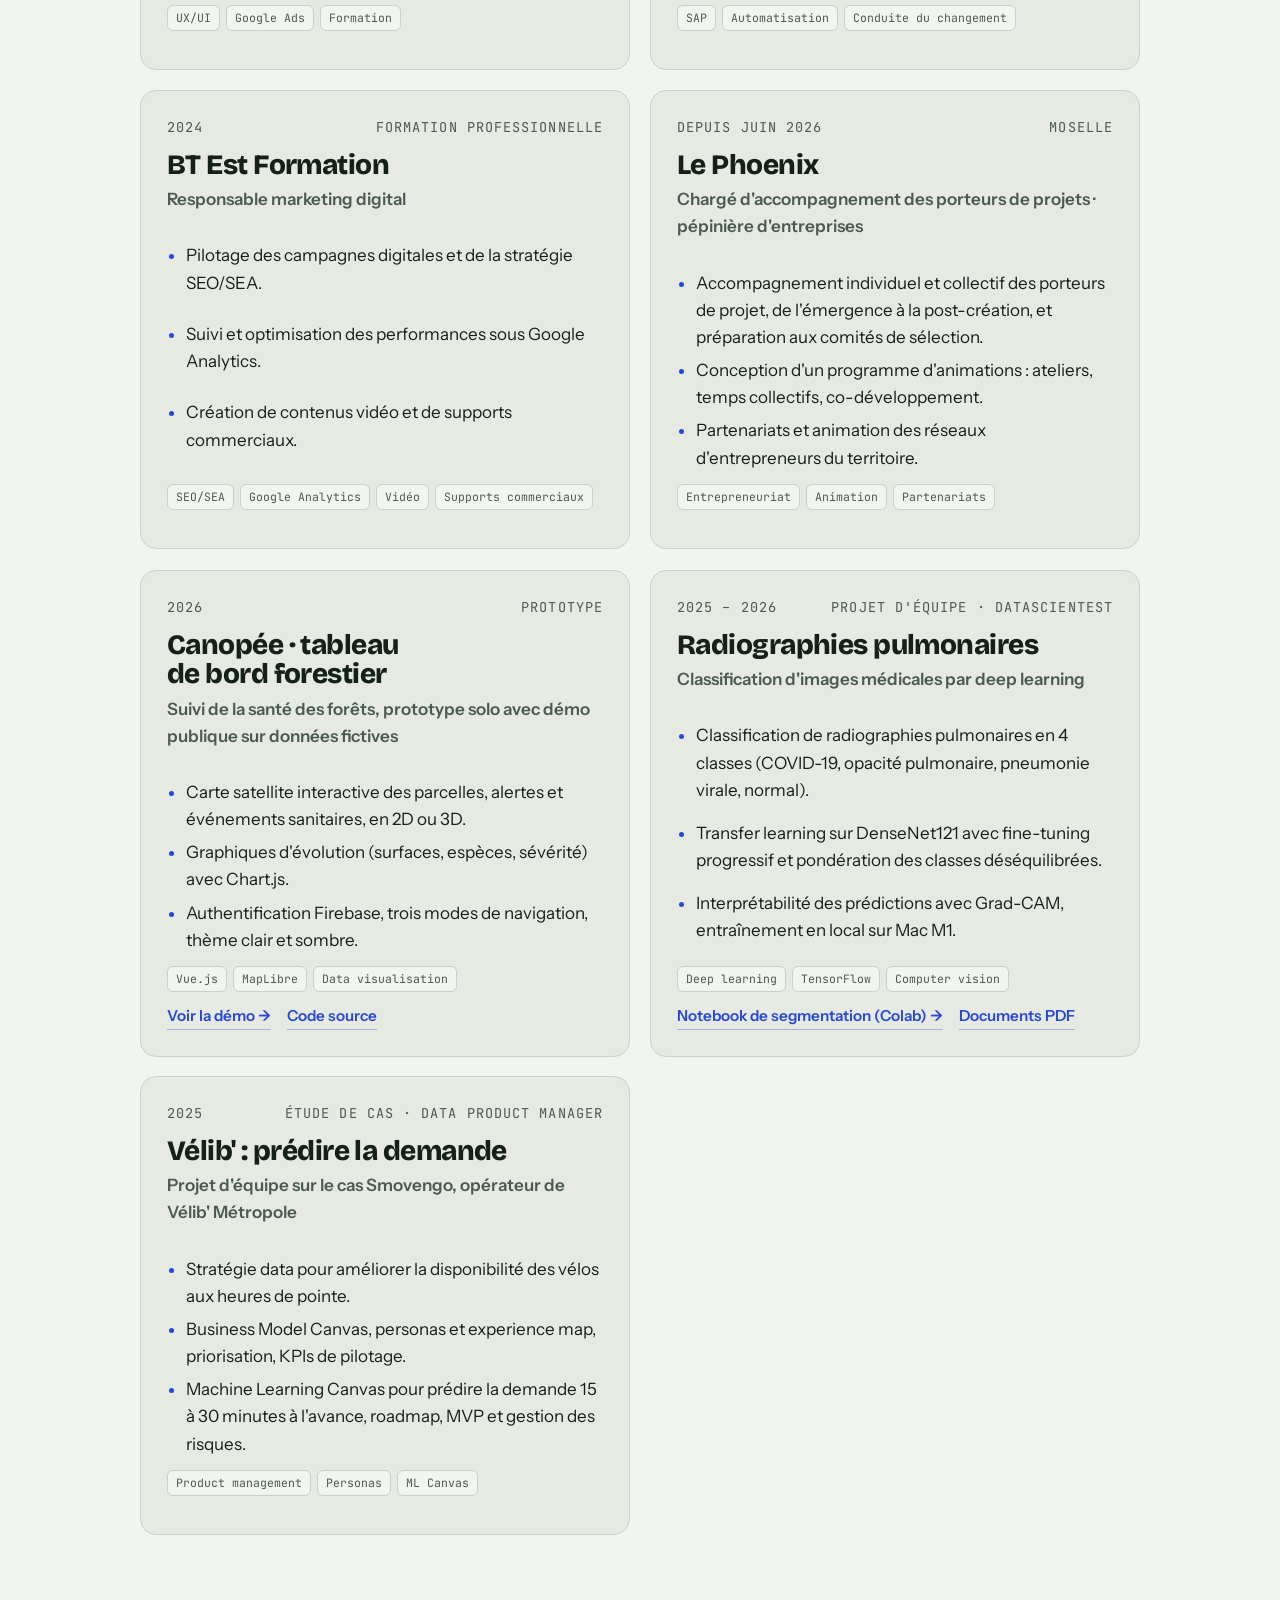
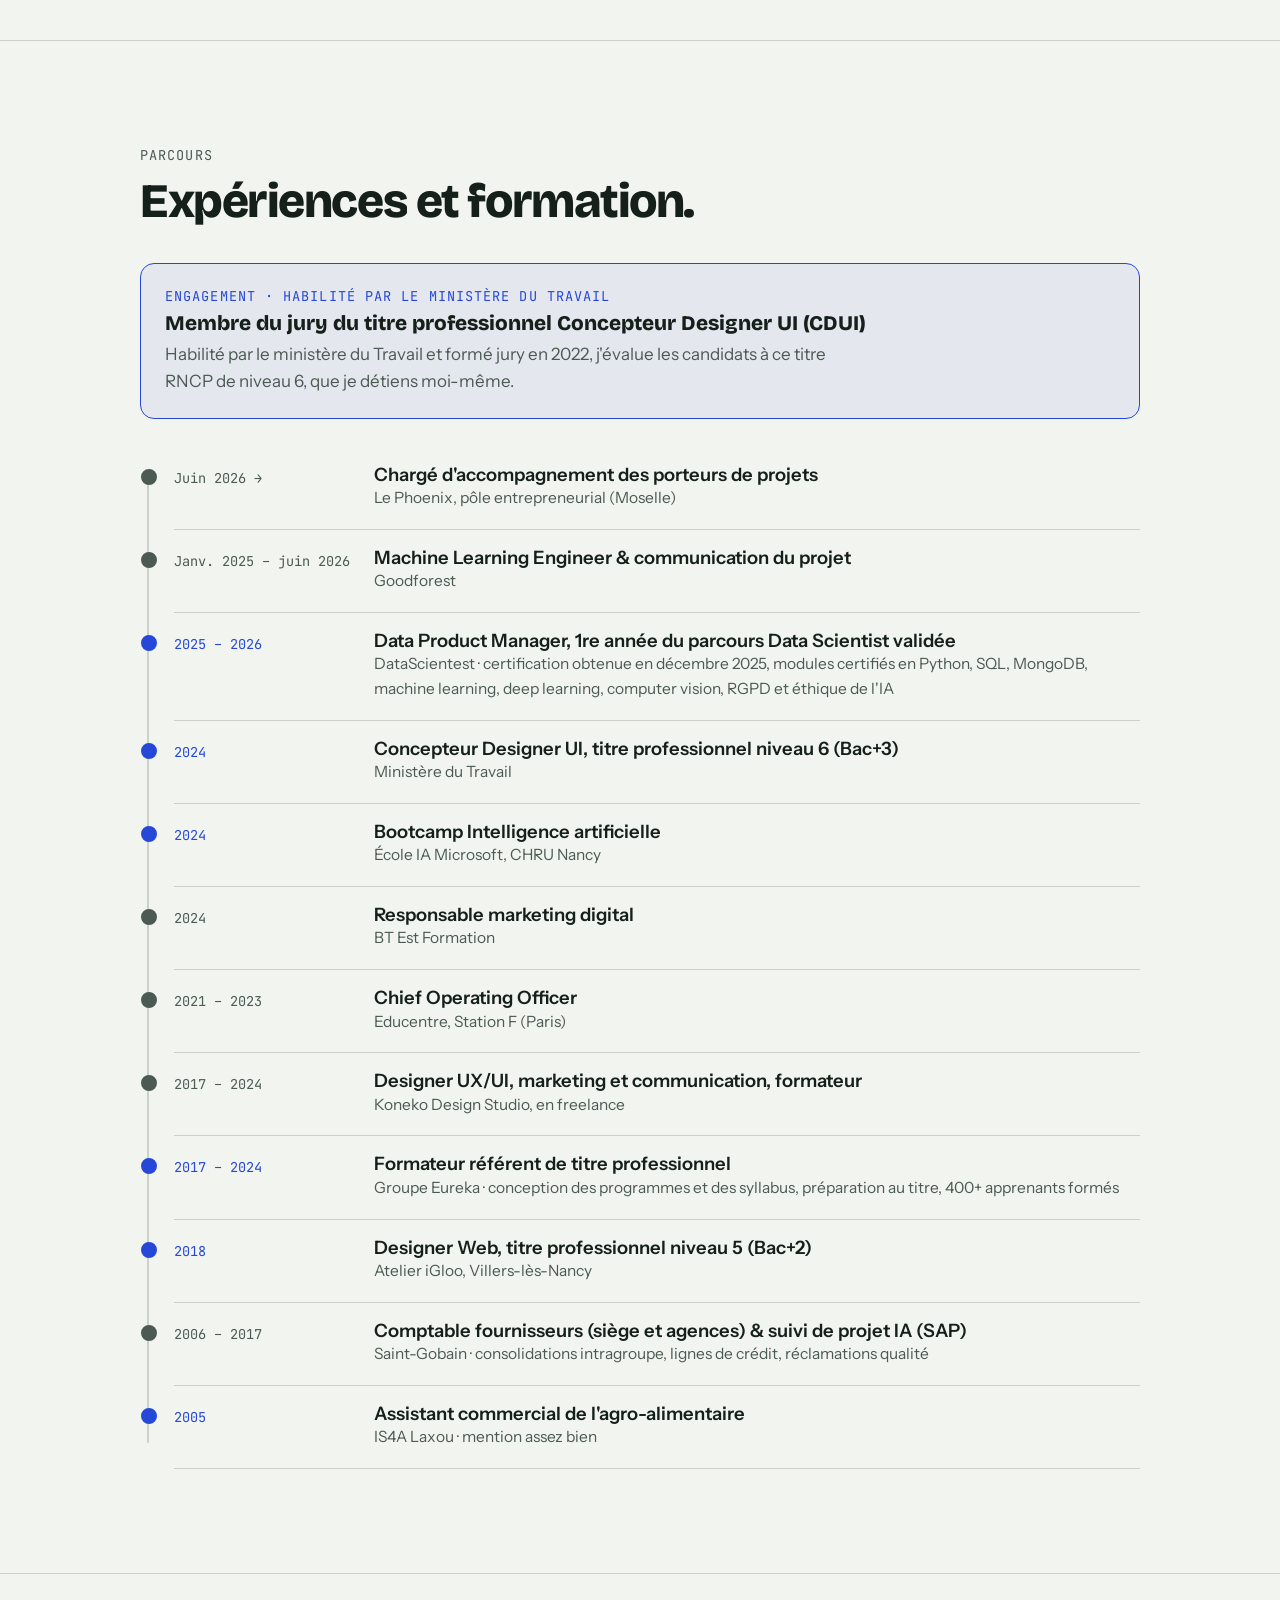
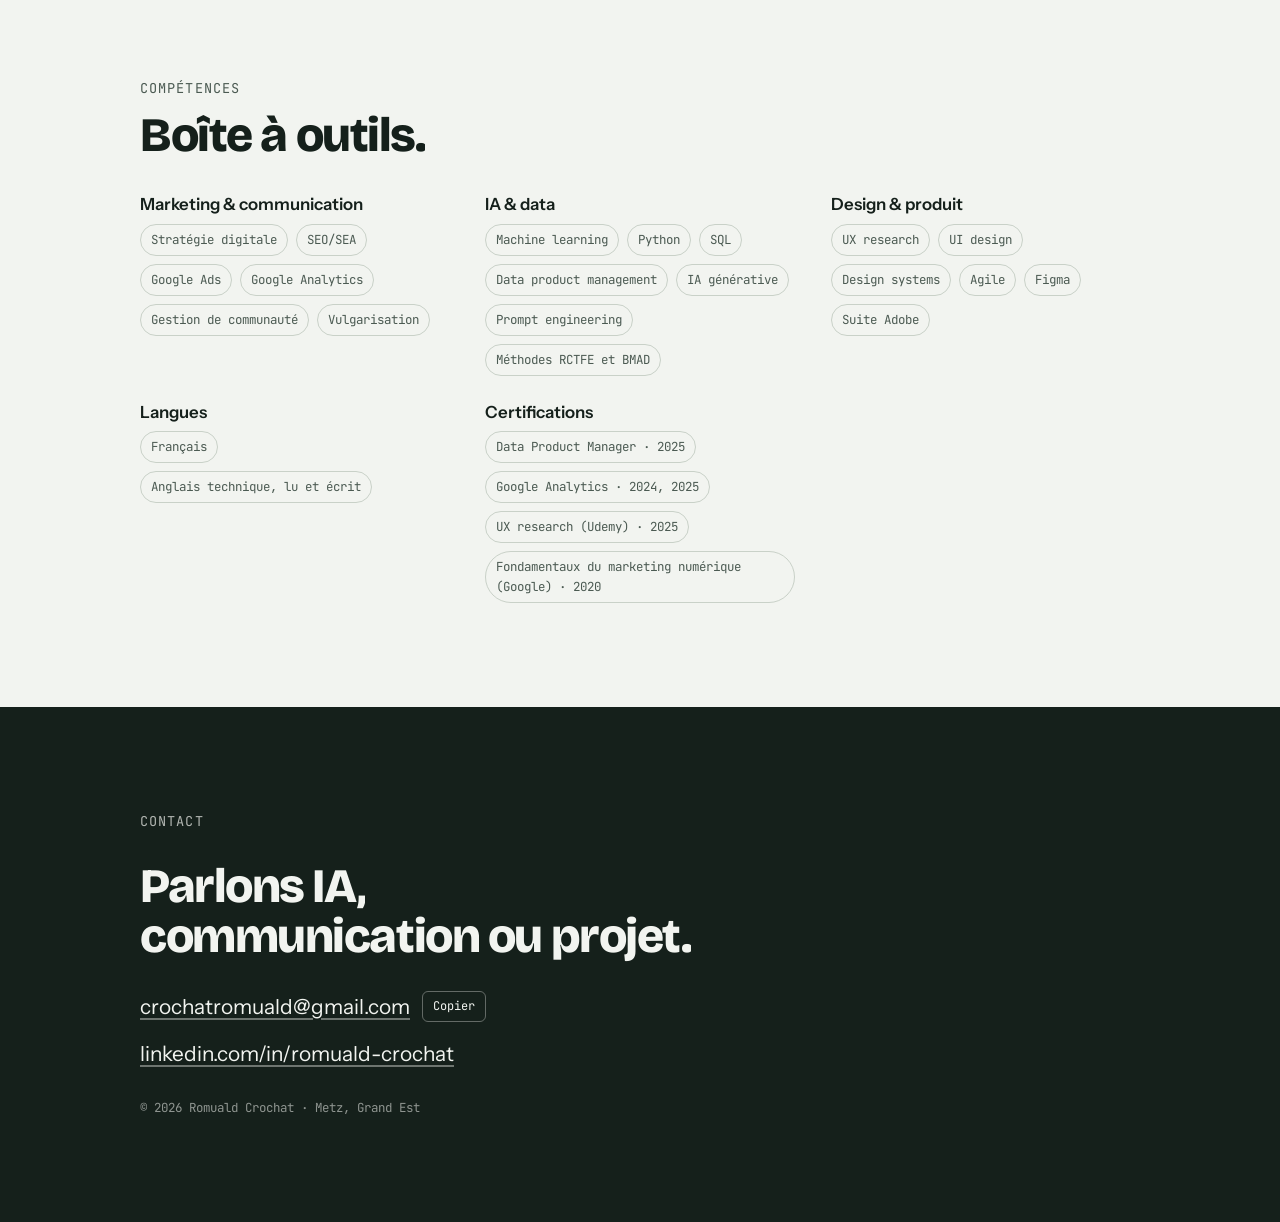
==== commit 17fbb631: "Radiographies pulmonaires : liens vers le notebook de segmentation et les documents PDF" ====
--- a/index.html
+++ b/index.html
@@ -205,6 +205,7 @@
             <li>Interprétabilité des prédictions avec Grad-CAM, entraînement en local sur Mac M1.</li>
           </ul>
           <div class="tags"><span class="tag">Deep learning</span><span class="tag">TensorFlow</span><span class="tag">Computer vision</span></div>
+          <div class="links"><a href="https://colab.research.google.com/github/mar25-iia2-radiographies/01_data_exploration/blob/main/03_lung_segmentation_unet_romuald.ipynb" target="_blank" rel="noopener">Notebook de segmentation (Colab) →</a><a href="https://drive.google.com/drive/folders/1hMWjJ90Hy__GUF1ZzEjO8sv2dViRHm4q" target="_blank" rel="noopener">Documents PDF</a></div>
         </article>
 
         <article class="project" data-cat="ia man">
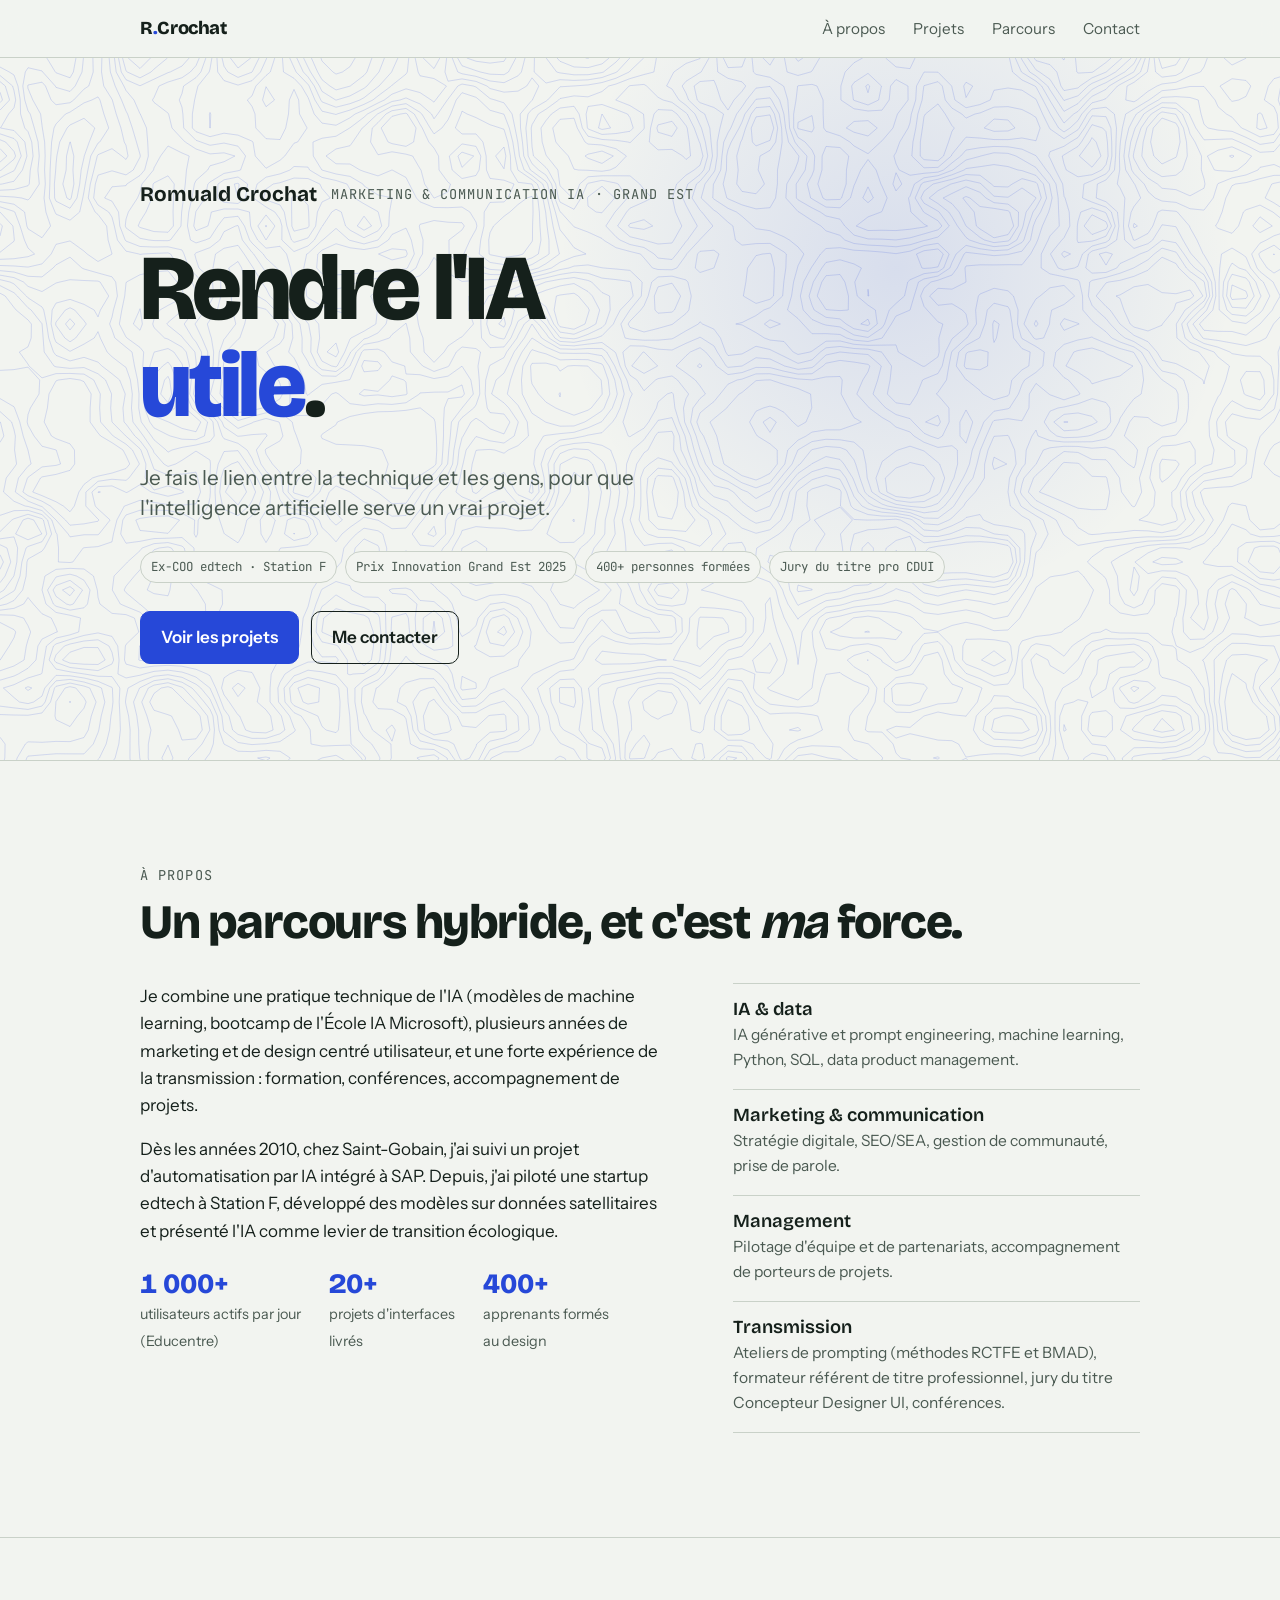
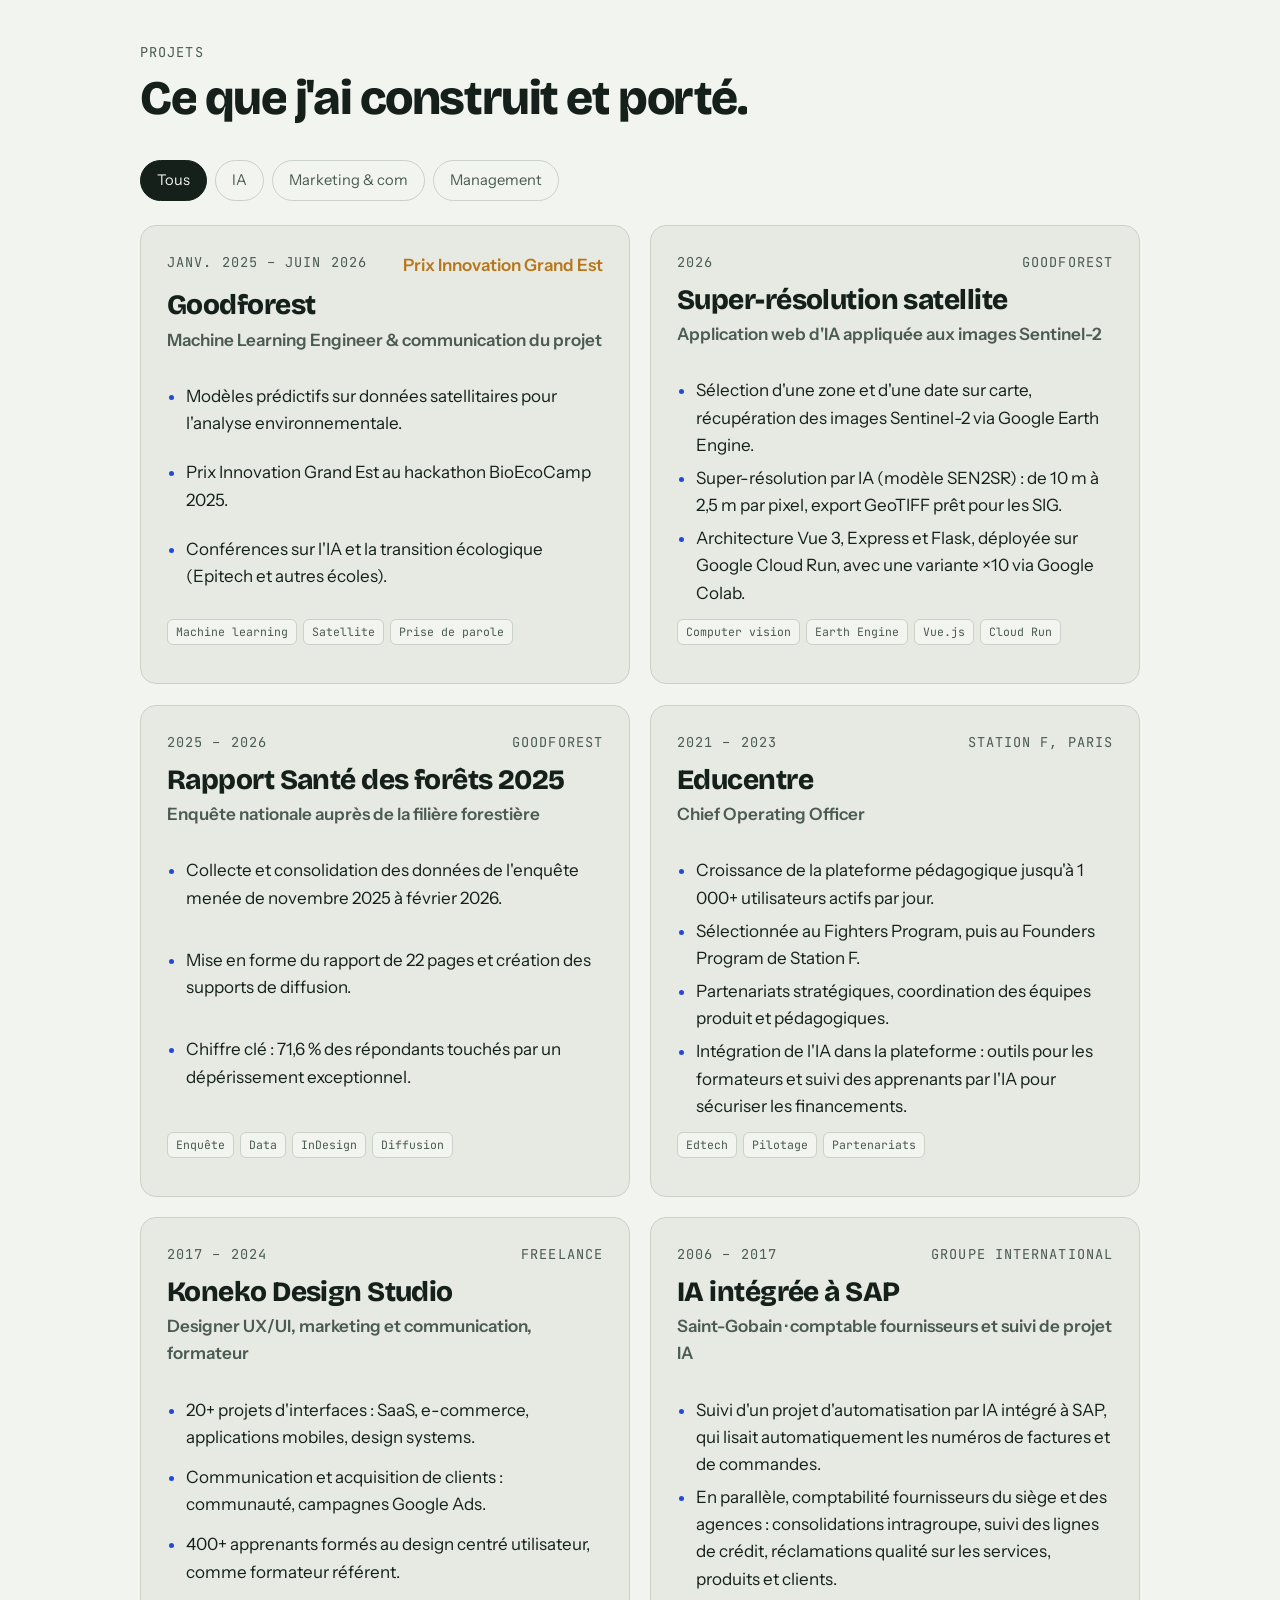
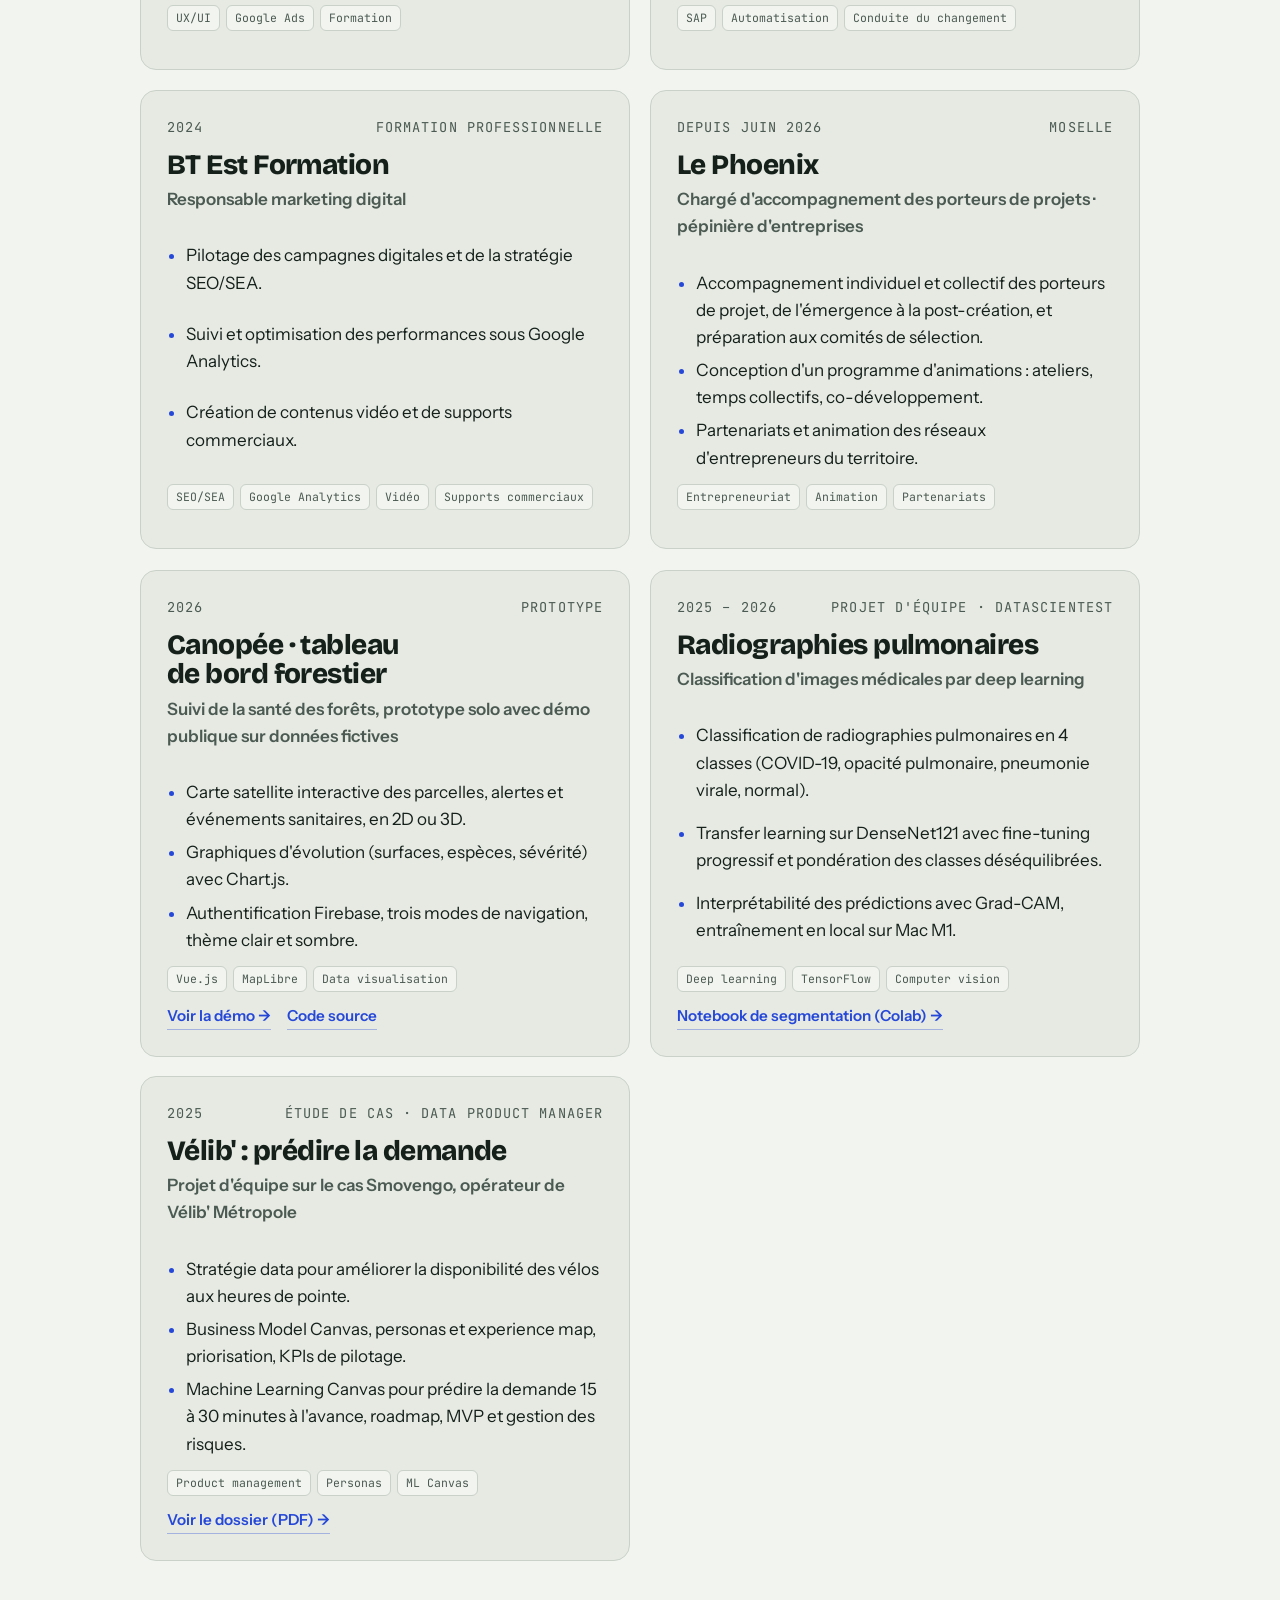
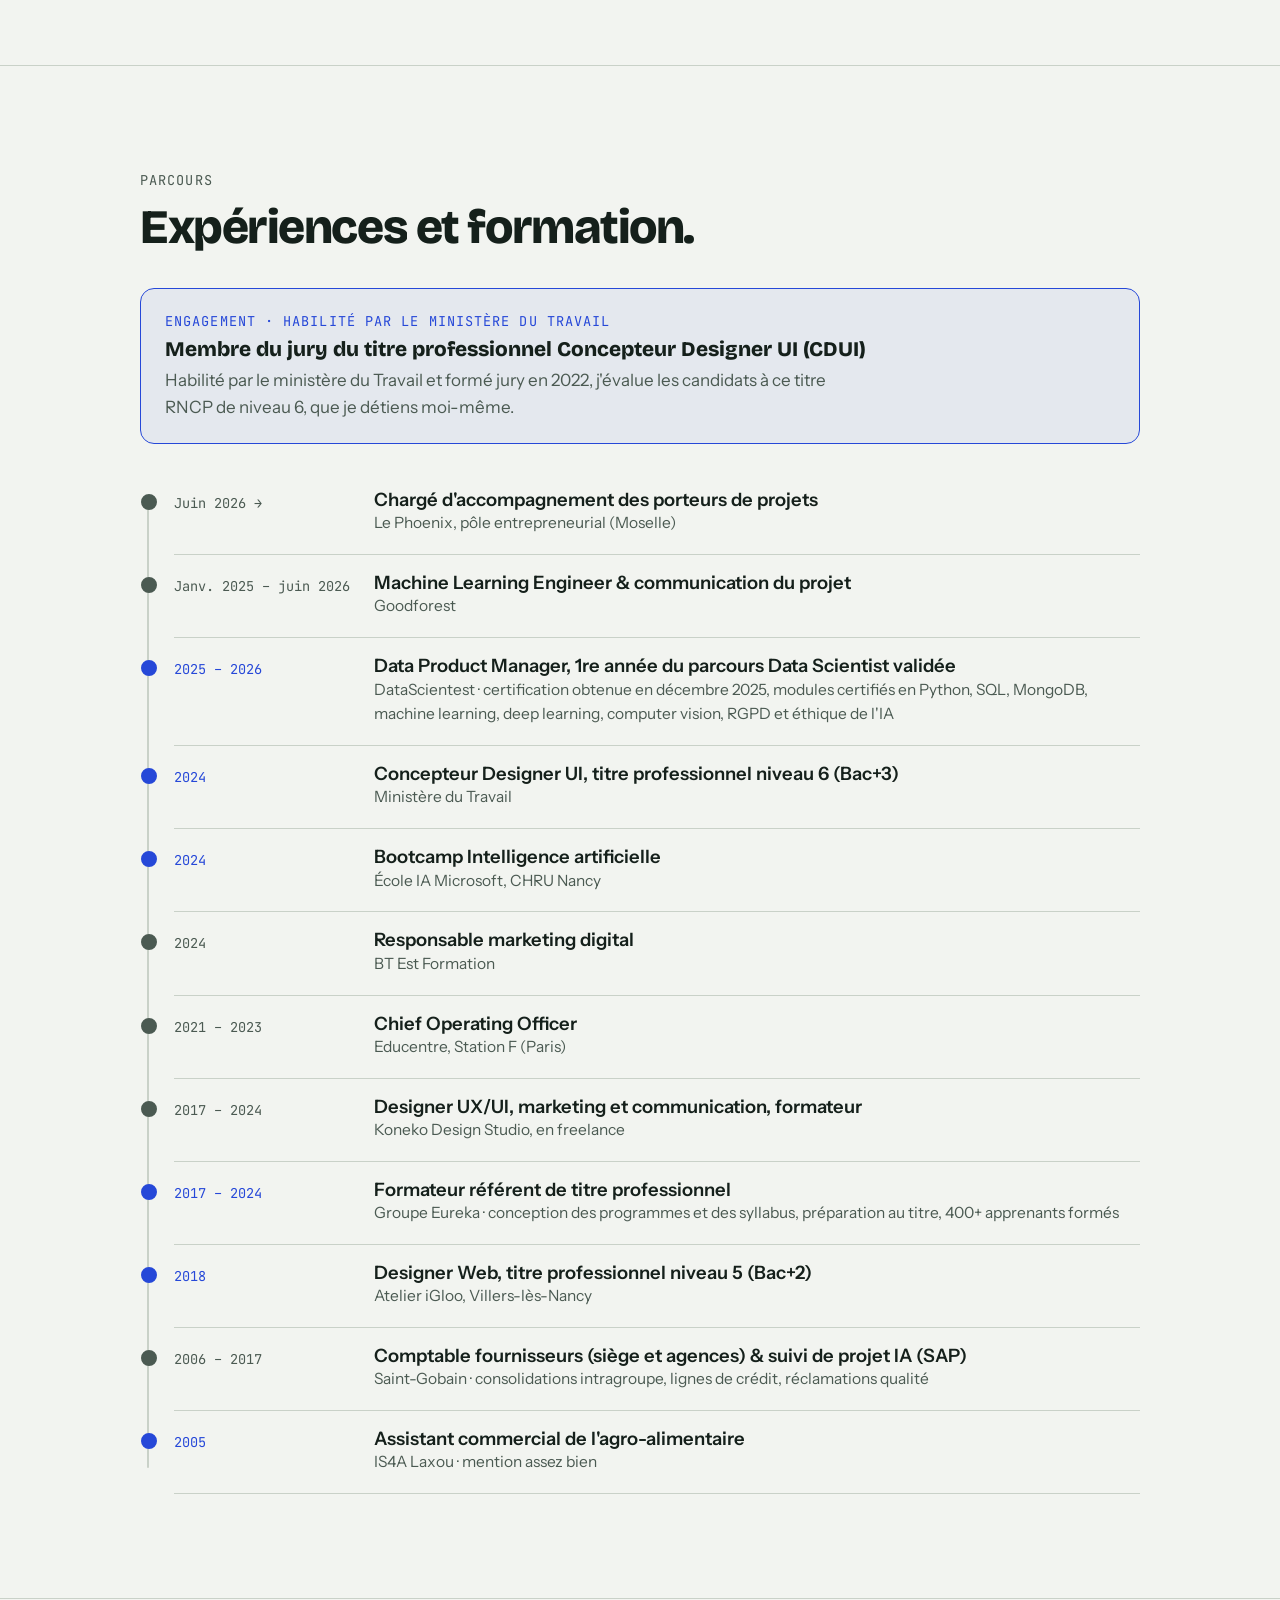
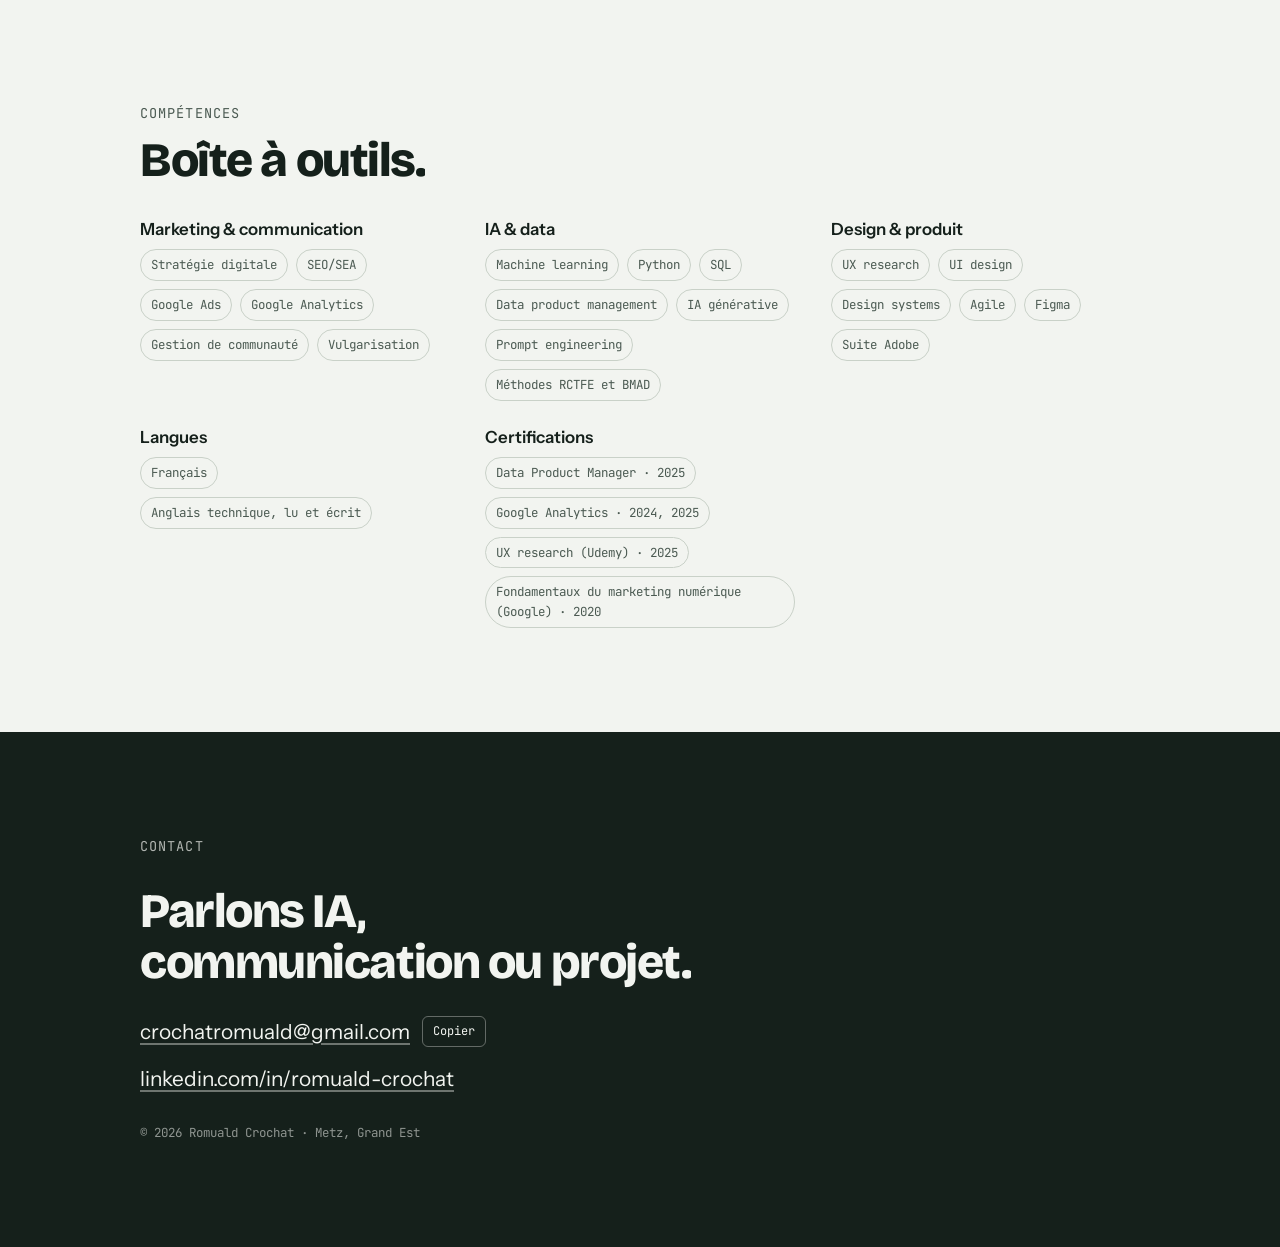
==== commit 58843d04: "Vélib' : lien vers le dossier PDF, déplacé depuis la carte Radiographies" ====
--- a/index.html
+++ b/index.html
@@ -205,7 +205,7 @@
             <li>Interprétabilité des prédictions avec Grad-CAM, entraînement en local sur Mac M1.</li>
           </ul>
           <div class="tags"><span class="tag">Deep learning</span><span class="tag">TensorFlow</span><span class="tag">Computer vision</span></div>
-          <div class="links"><a href="https://colab.research.google.com/github/mar25-iia2-radiographies/01_data_exploration/blob/main/03_lung_segmentation_unet_romuald.ipynb" target="_blank" rel="noopener">Notebook de segmentation (Colab) →</a><a href="https://drive.google.com/drive/folders/1hMWjJ90Hy__GUF1ZzEjO8sv2dViRHm4q" target="_blank" rel="noopener">Documents PDF</a></div>
+          <div class="links"><a href="https://colab.research.google.com/github/mar25-iia2-radiographies/01_data_exploration/blob/main/03_lung_segmentation_unet_romuald.ipynb" target="_blank" rel="noopener">Notebook de segmentation (Colab) →</a></div>
         </article>
 
         <article class="project" data-cat="ia man">
@@ -218,6 +218,7 @@
             <li>Machine Learning Canvas pour prédire la demande 15 à 30 minutes à l'avance, roadmap, MVP et gestion des risques.</li>
           </ul>
           <div class="tags"><span class="tag">Product management</span><span class="tag">Personas</span><span class="tag">ML Canvas</span></div>
+          <div class="links"><a href="https://drive.google.com/drive/folders/1hMWjJ90Hy__GUF1ZzEjO8sv2dViRHm4q" target="_blank" rel="noopener">Voir le dossier (PDF) →</a></div>
         </article>
       </div>
     </div>
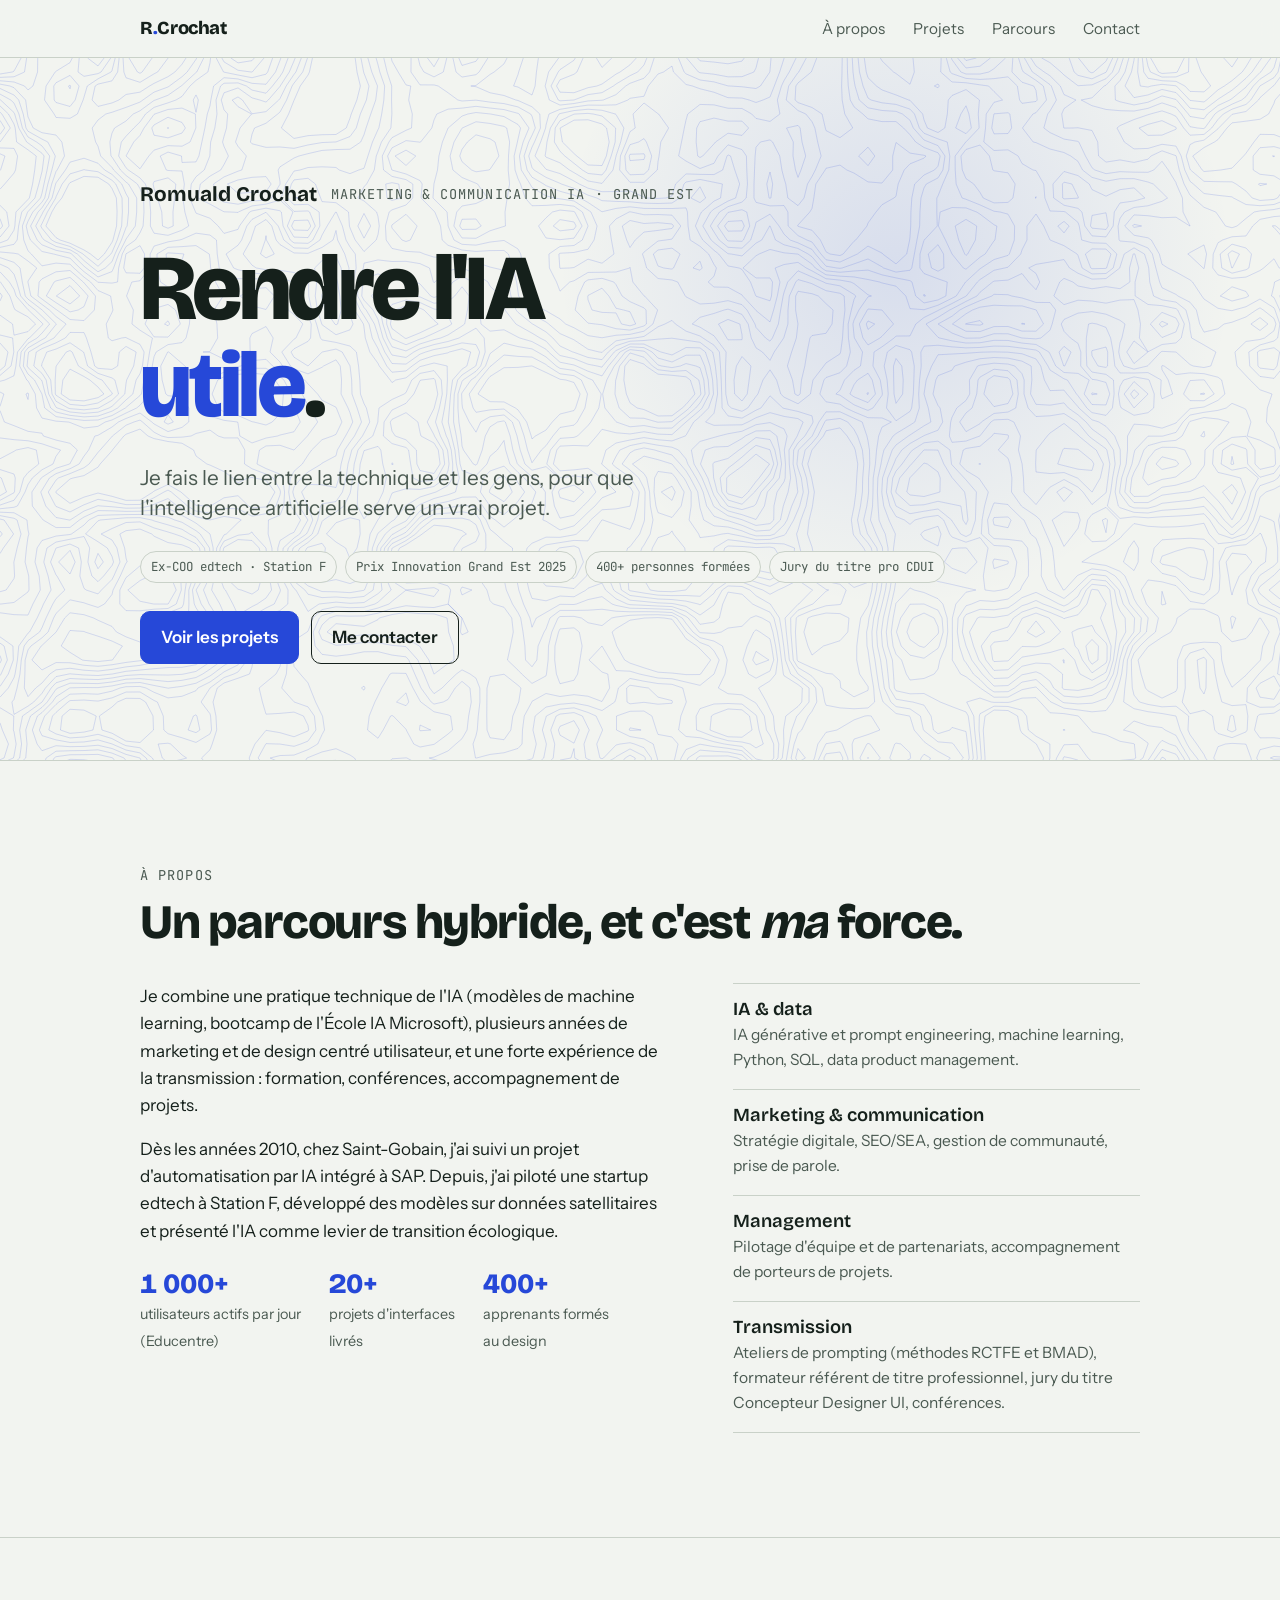
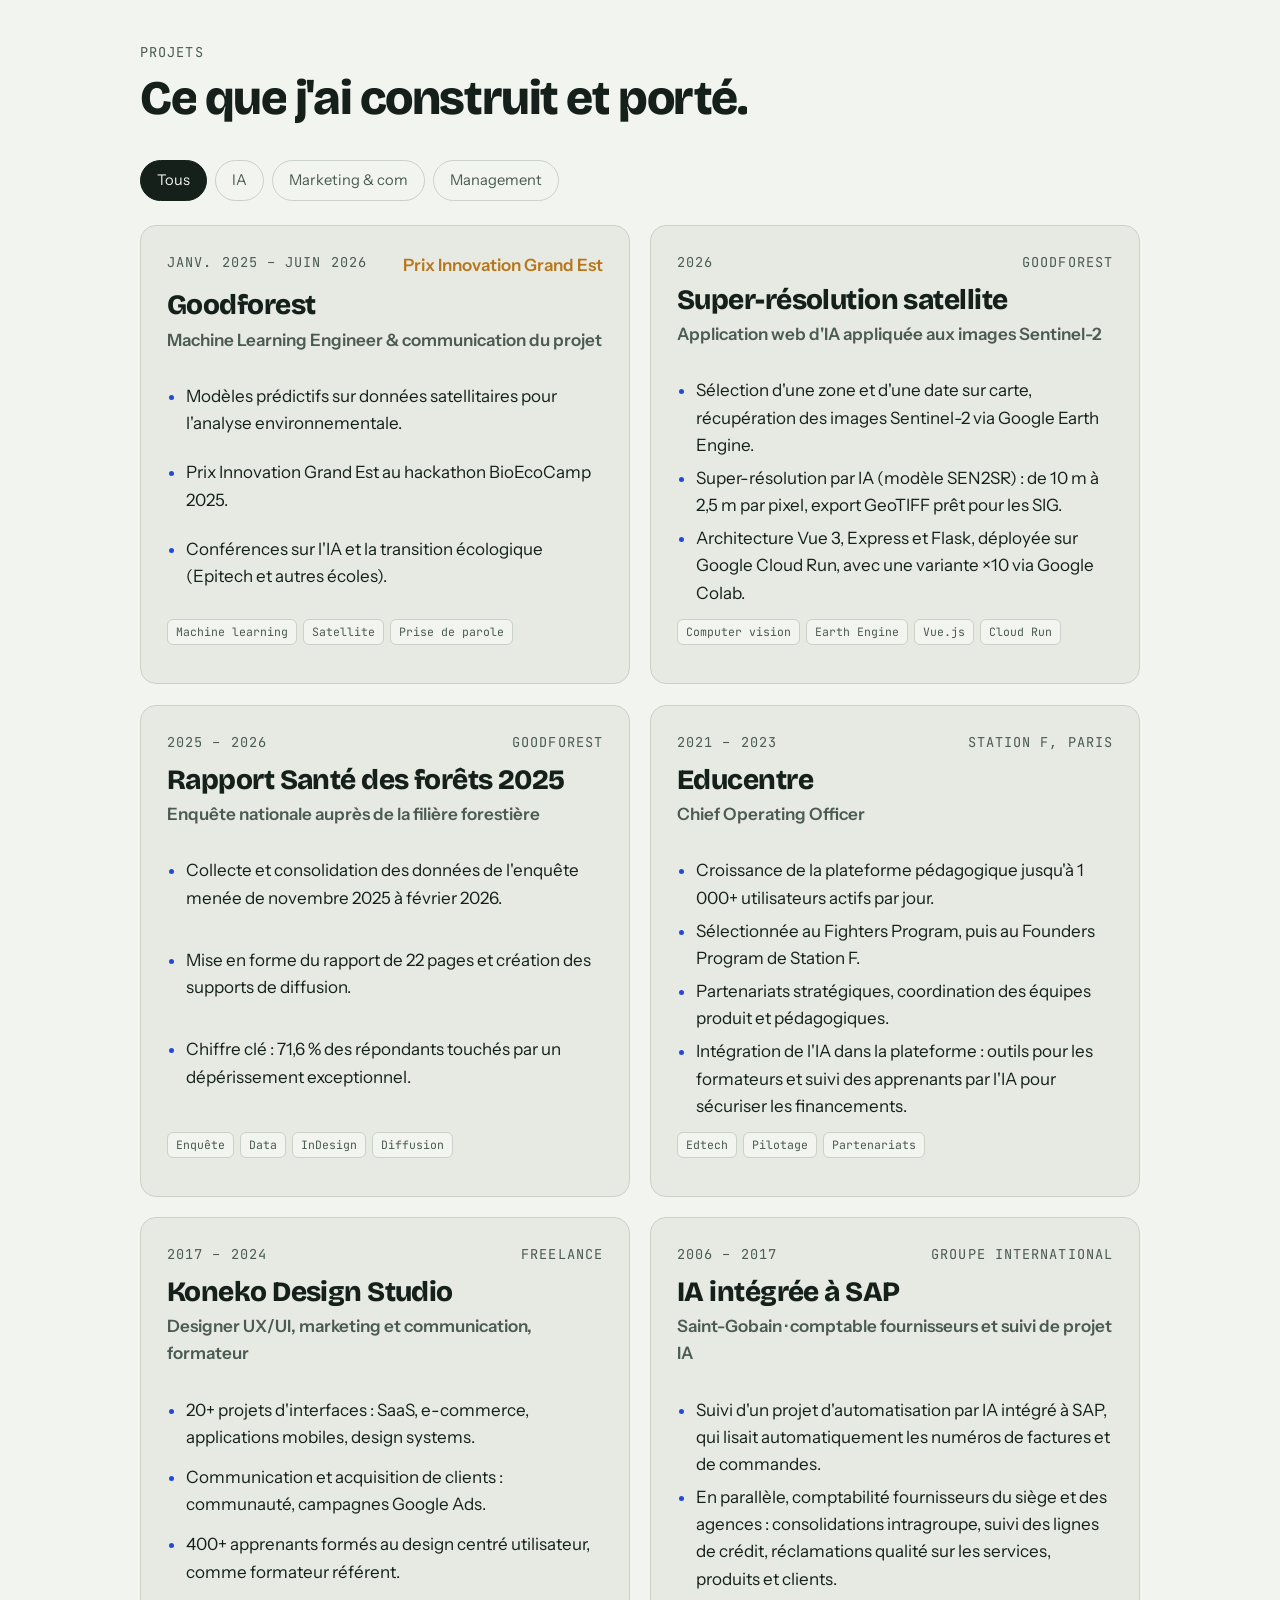
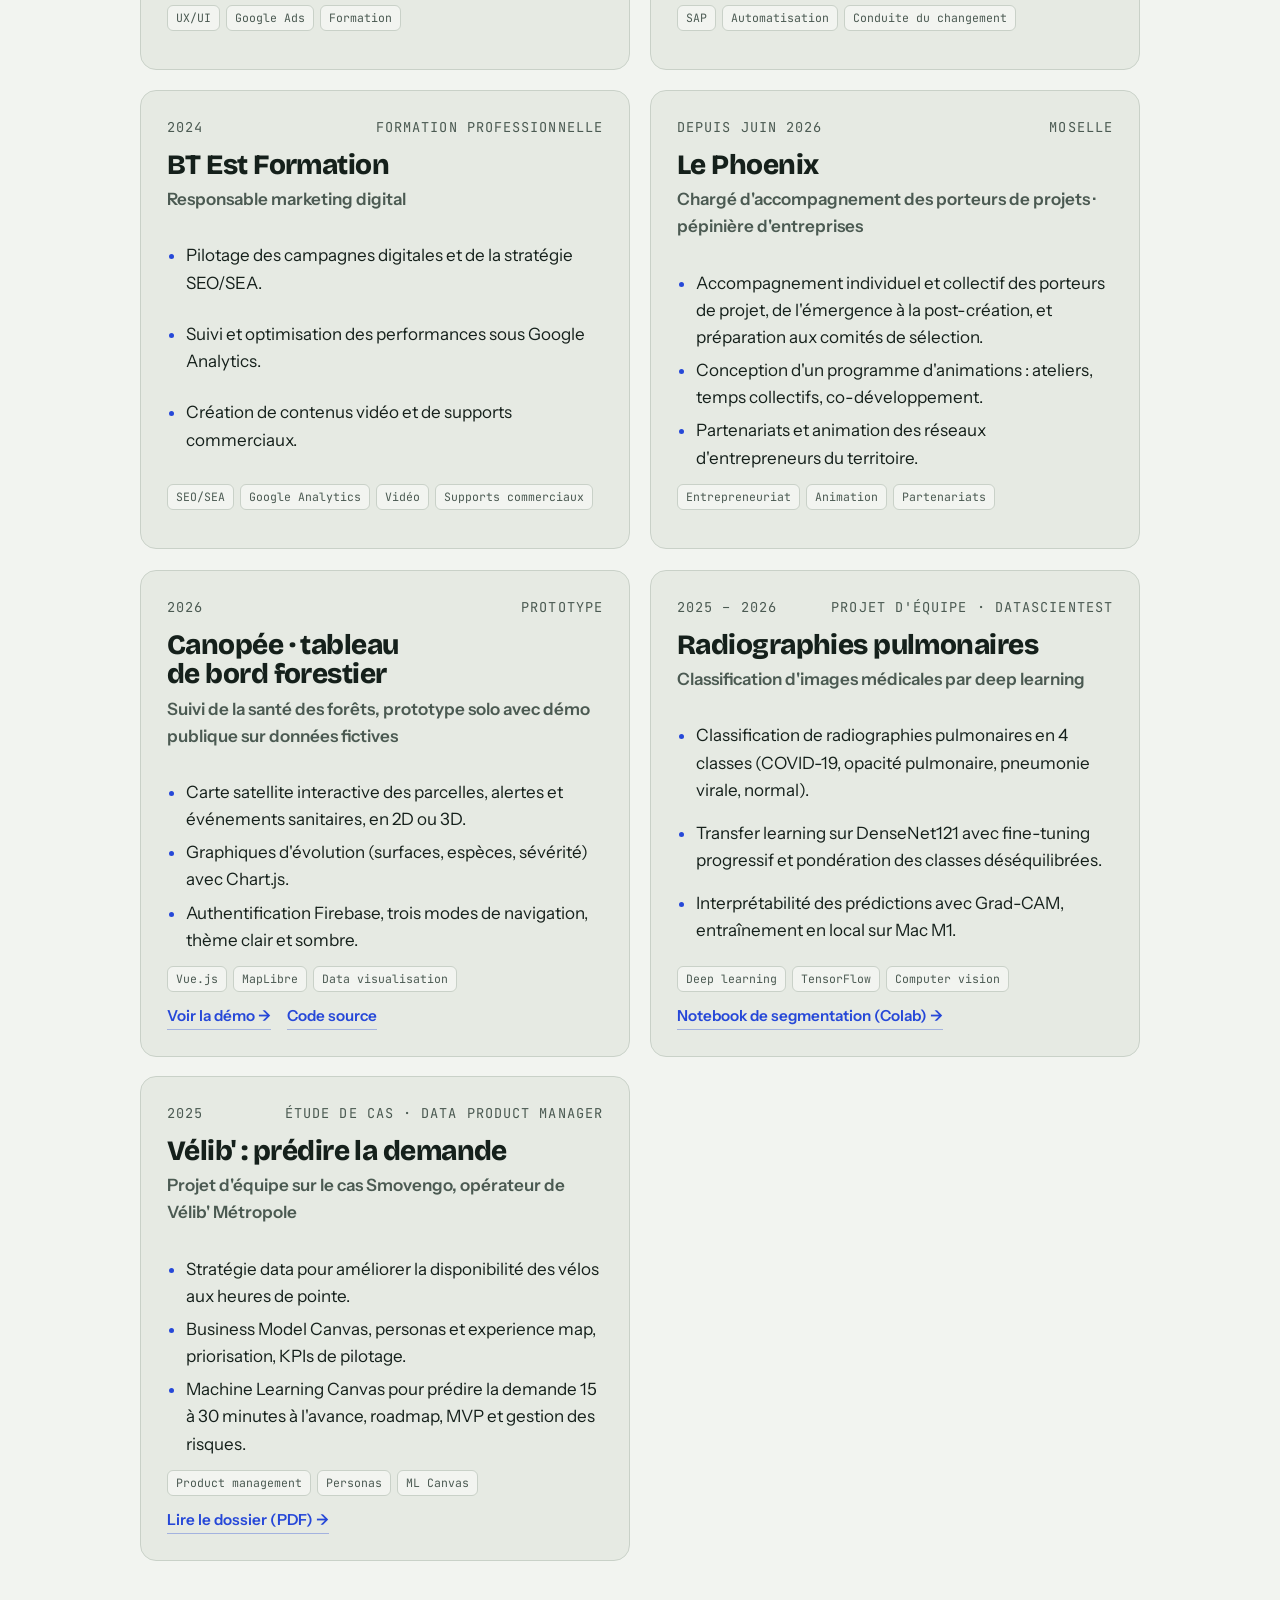
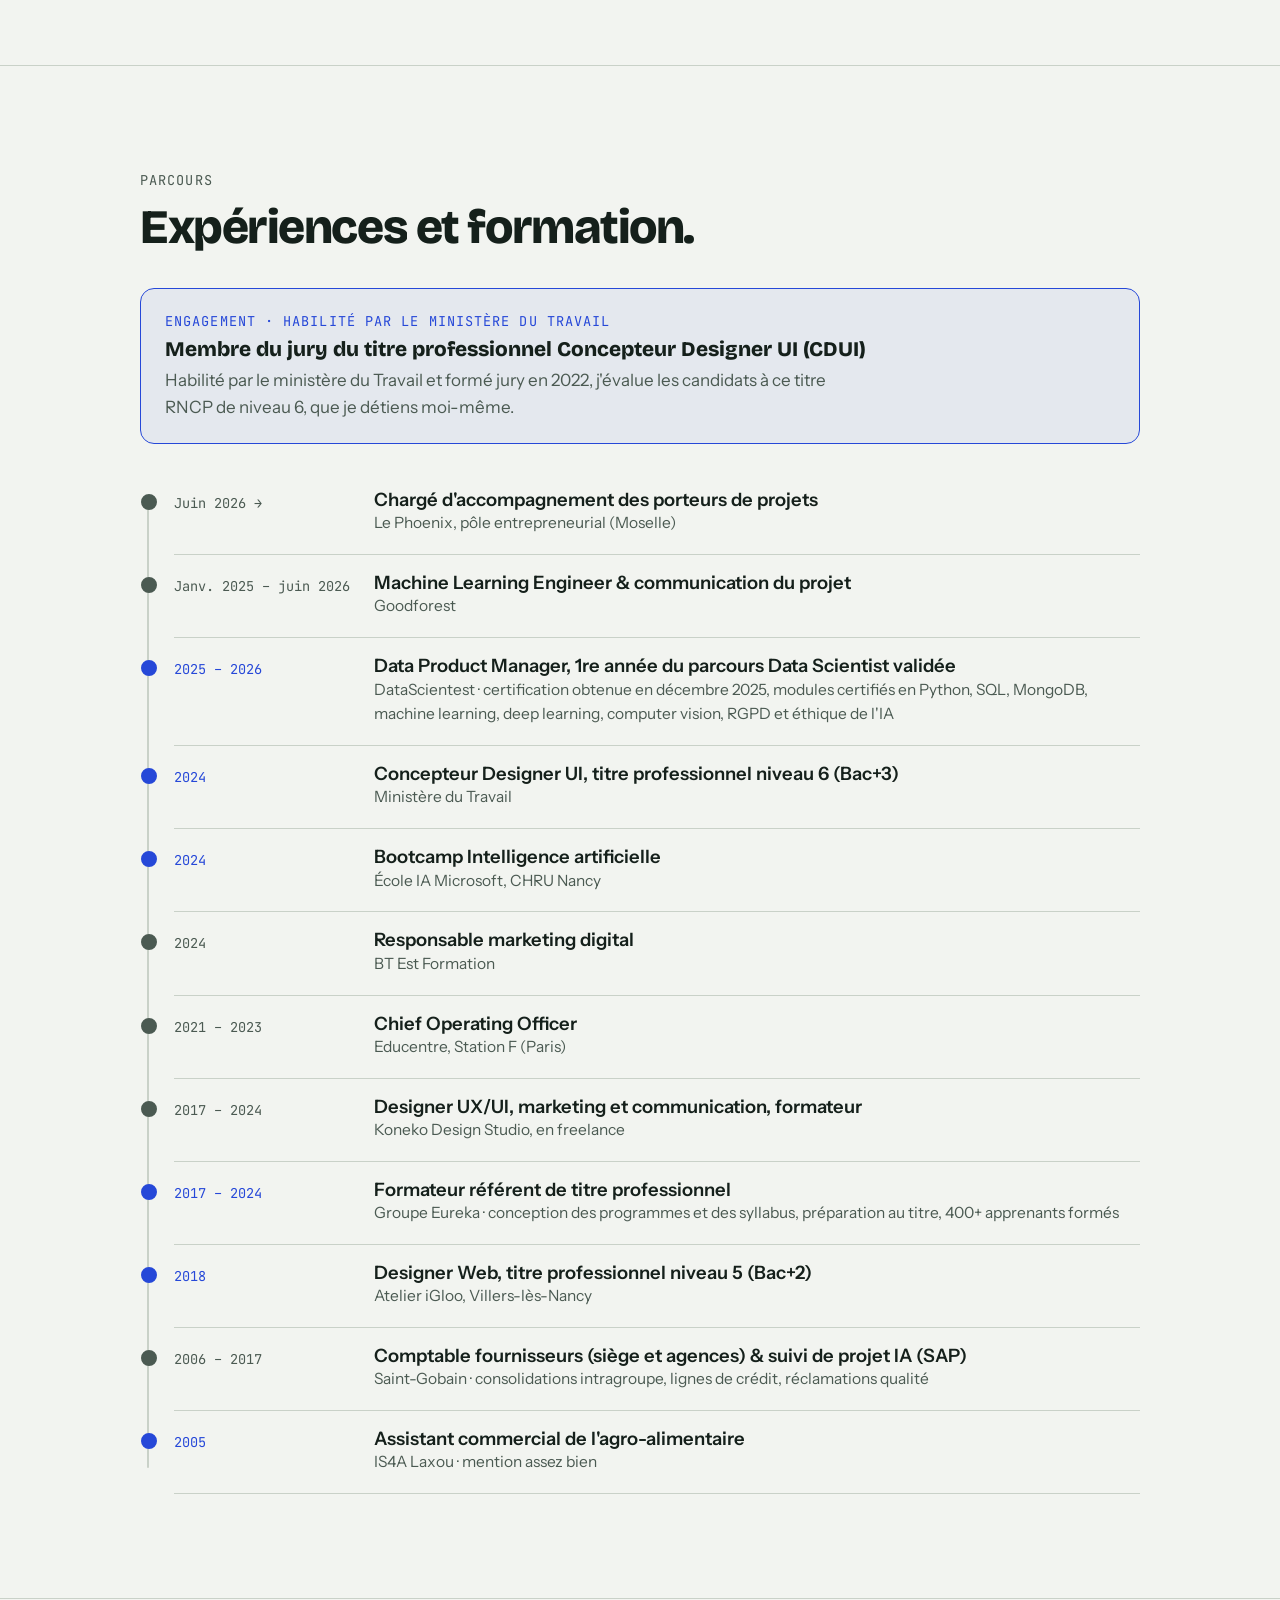
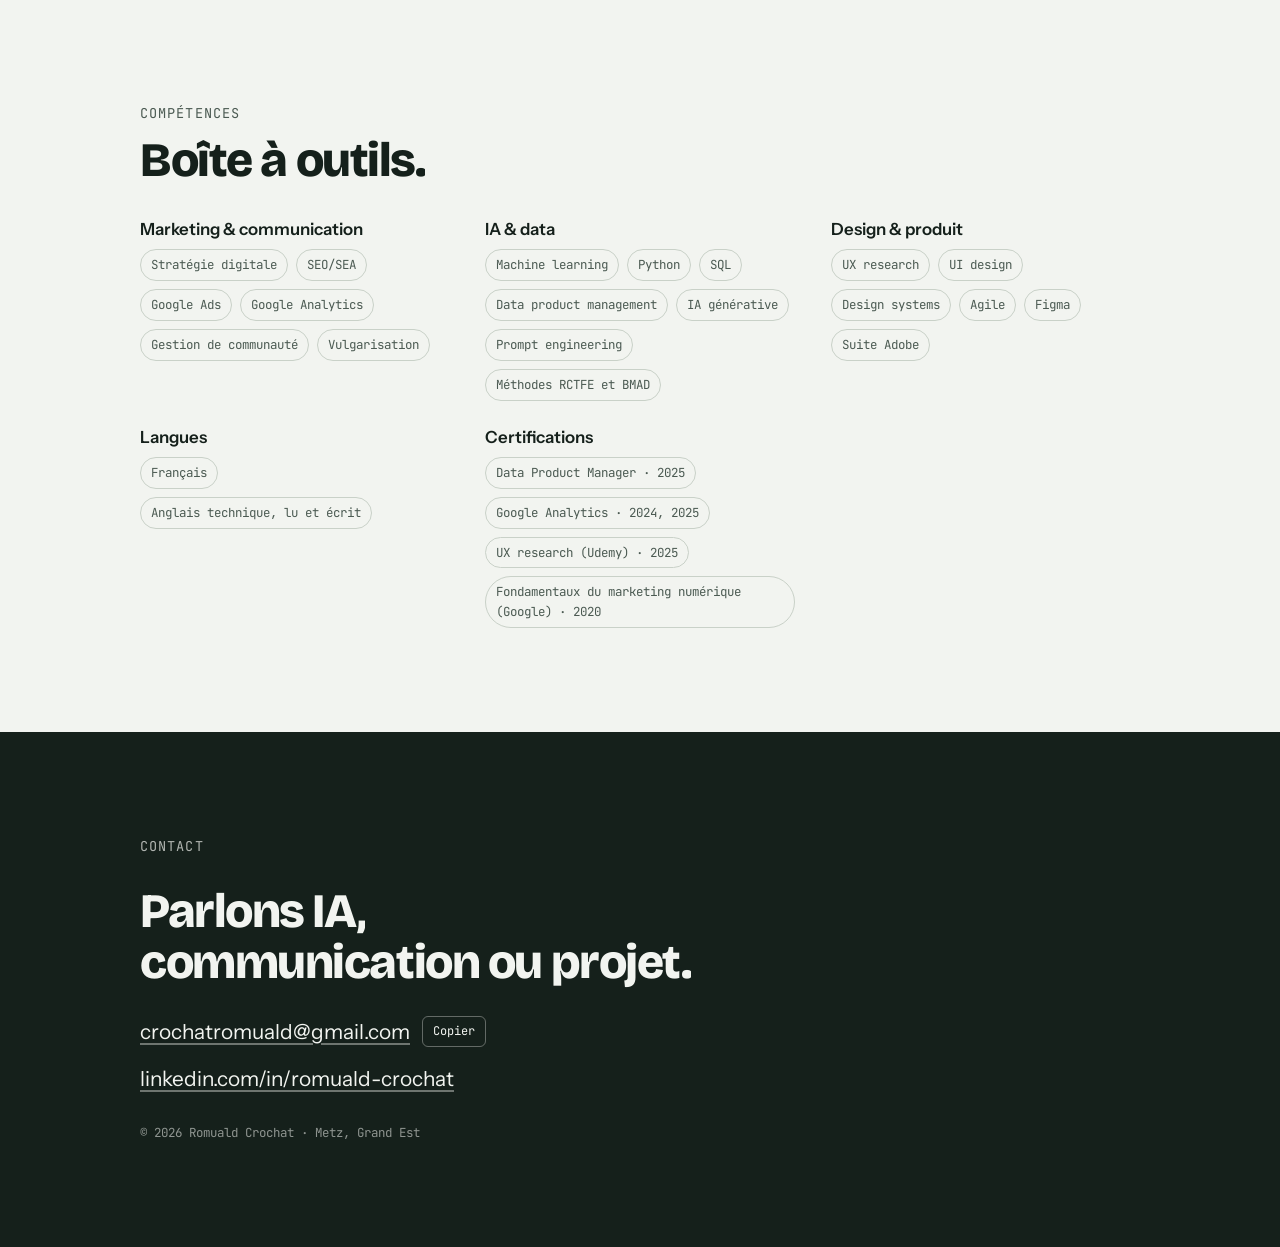
==== commit e84966a4: "Vélib' : le bouton ouvre directement le dossier PDF" ====
--- a/index.html
+++ b/index.html
@@ -218,7 +218,7 @@
             <li>Machine Learning Canvas pour prédire la demande 15 à 30 minutes à l'avance, roadmap, MVP et gestion des risques.</li>
           </ul>
           <div class="tags"><span class="tag">Product management</span><span class="tag">Personas</span><span class="tag">ML Canvas</span></div>
-          <div class="links"><a href="https://drive.google.com/drive/folders/1hMWjJ90Hy__GUF1ZzEjO8sv2dViRHm4q" target="_blank" rel="noopener">Voir le dossier (PDF) →</a></div>
+          <div class="links"><a href="https://drive.google.com/file/d/1JA57X9bGTrBl8XoQ4-3L0YUDMRz7eXEi/view" target="_blank" rel="noopener">Lire le dossier (PDF) →</a></div>
         </article>
       </div>
     </div>
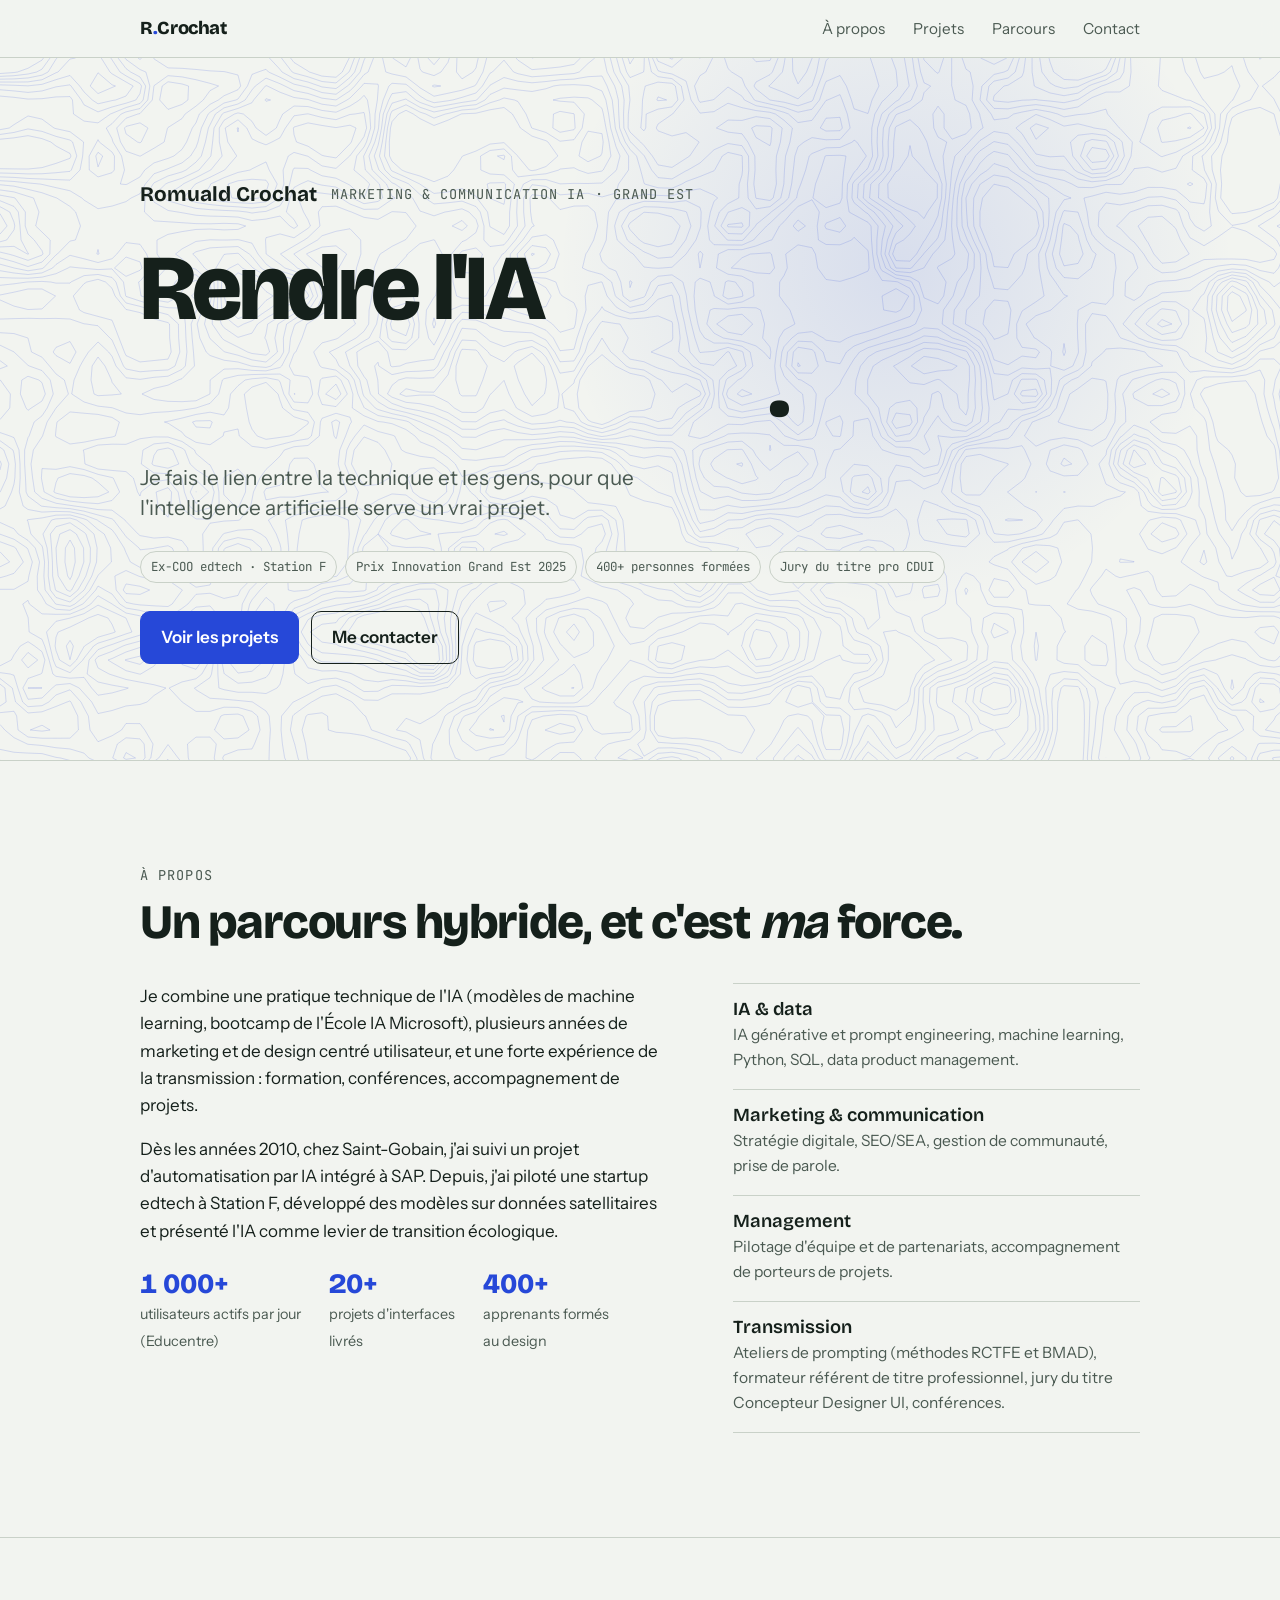
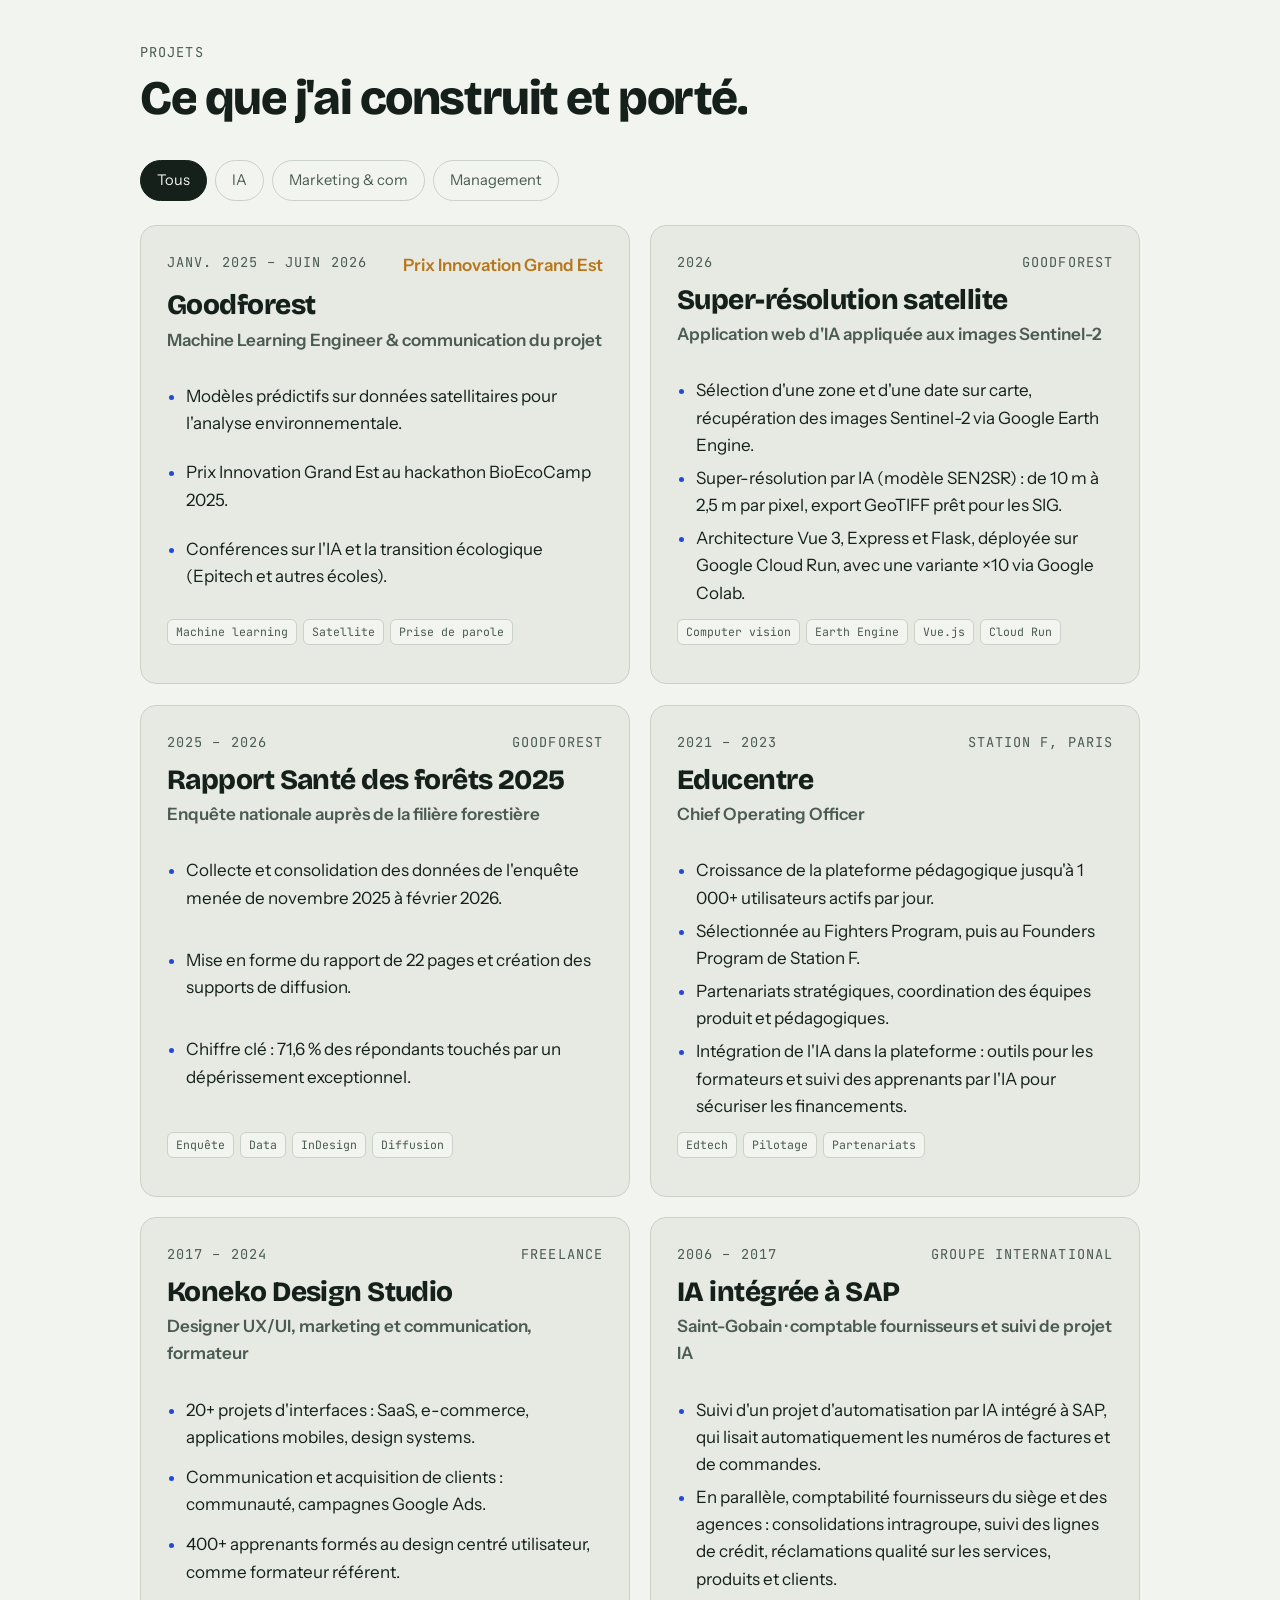
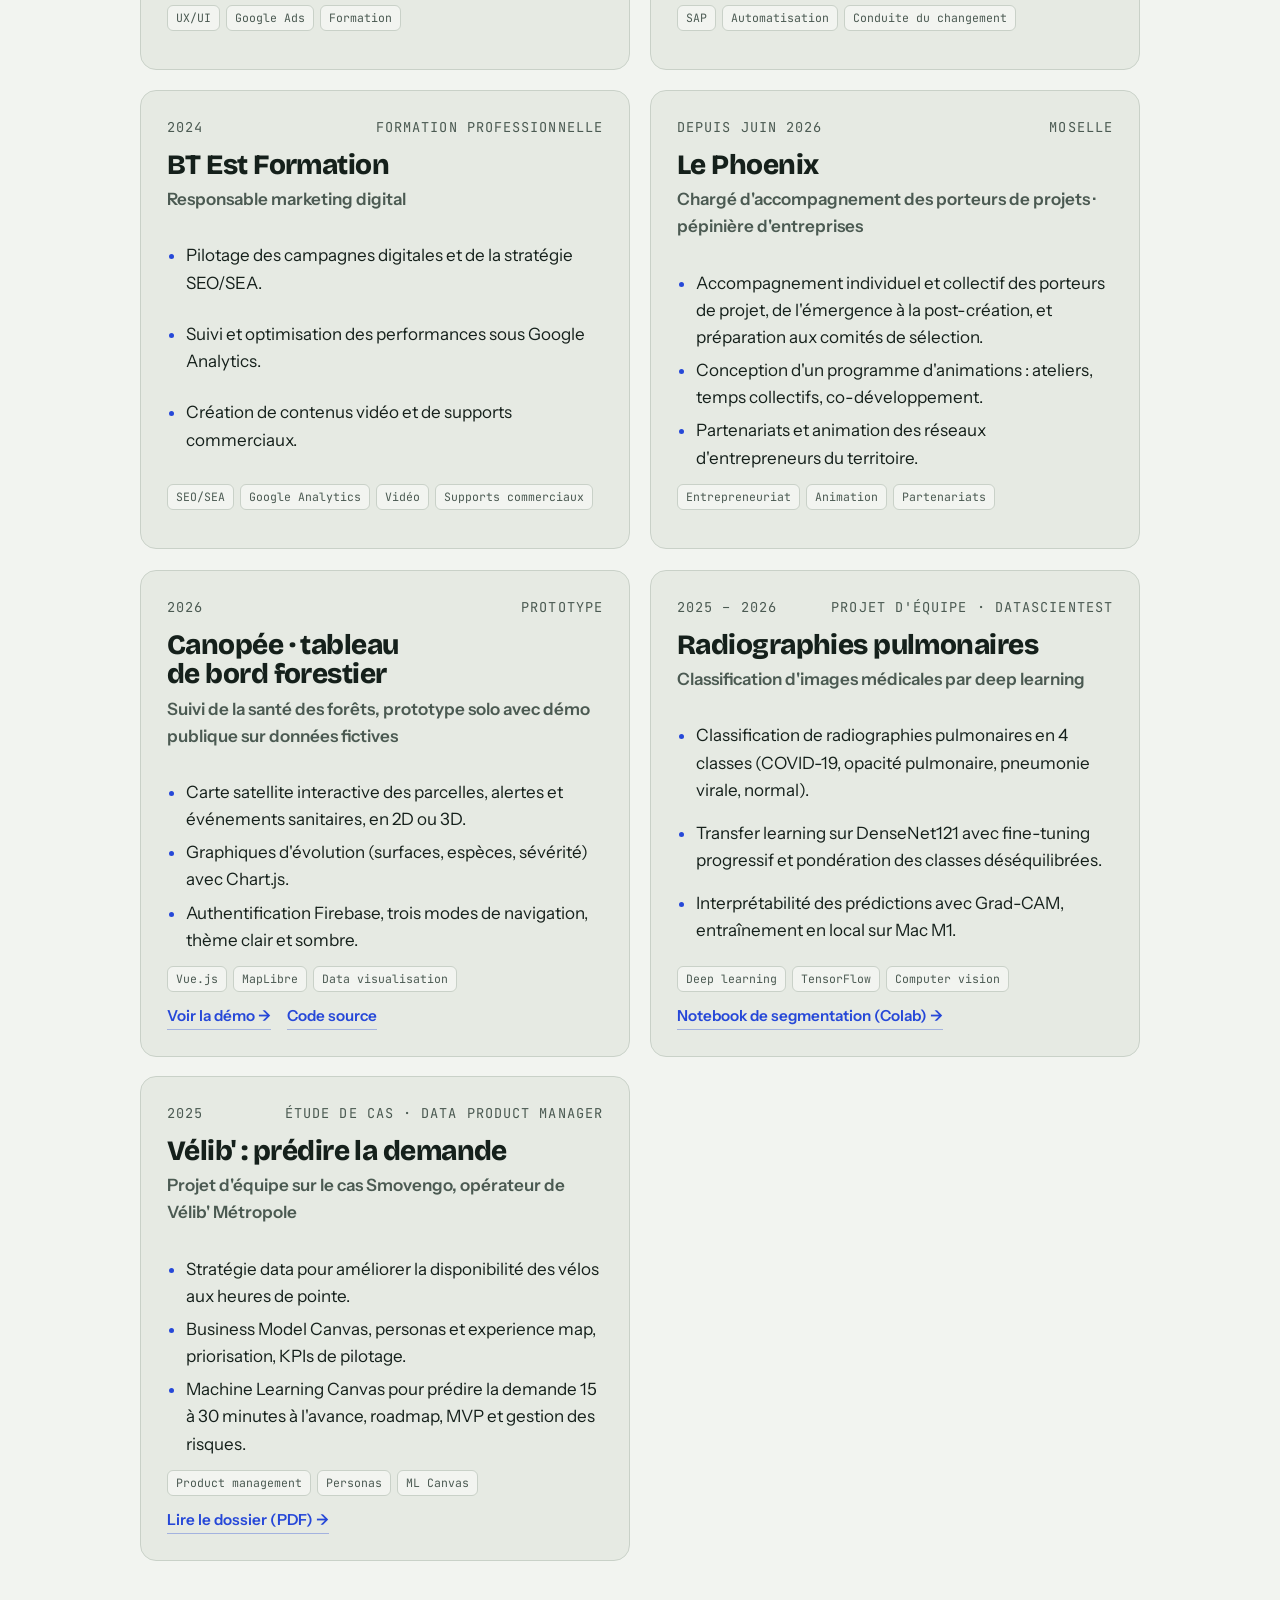
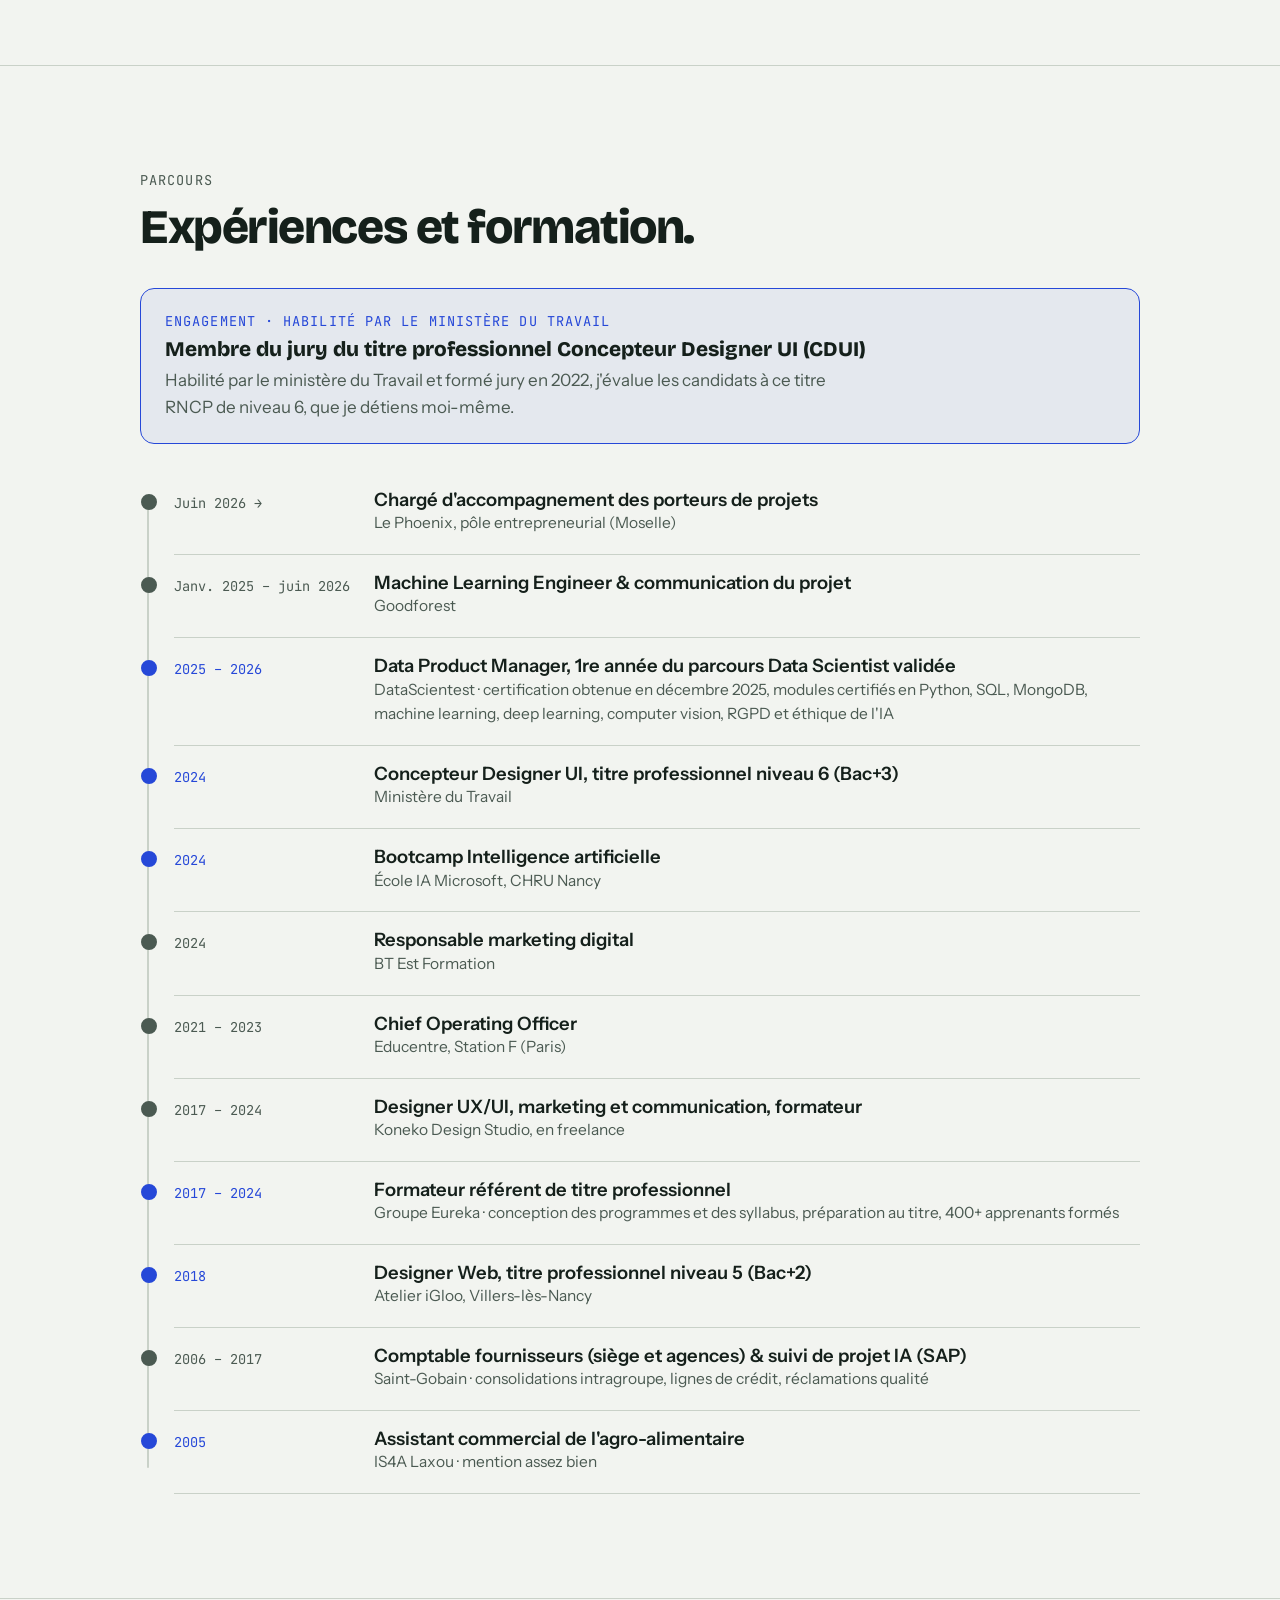
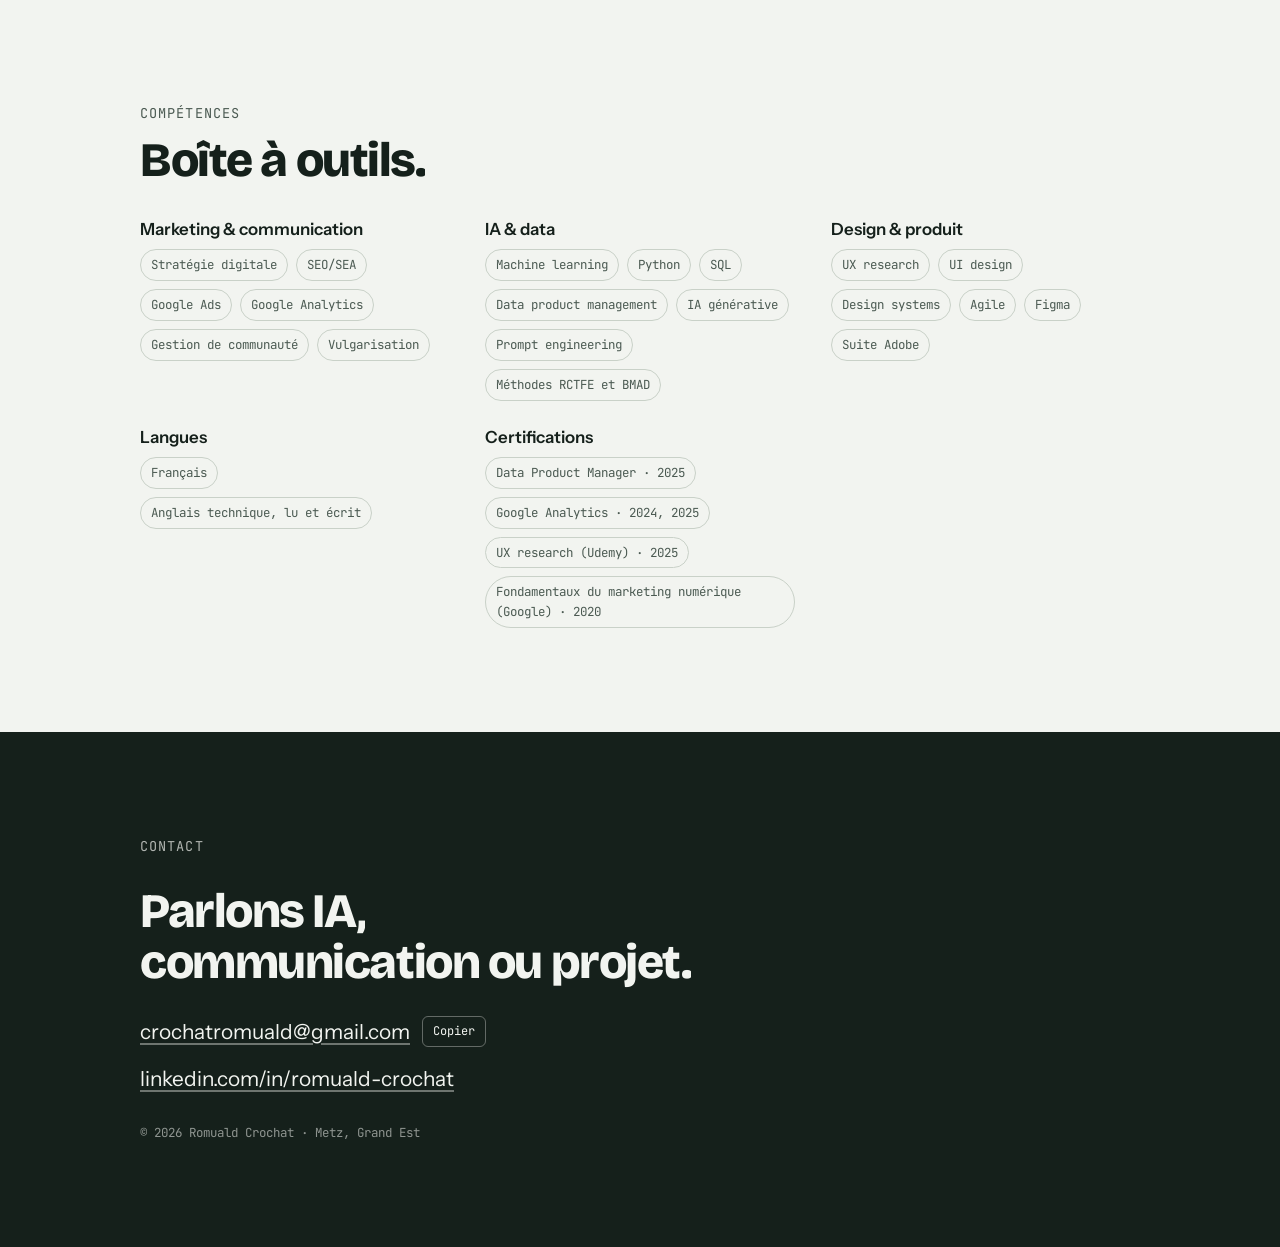
==== commit 141bdb6e: "Vélib' : nouveau lien vers le dossier PDF" ====
--- a/index.html
+++ b/index.html
@@ -218,7 +218,7 @@
             <li>Machine Learning Canvas pour prédire la demande 15 à 30 minutes à l'avance, roadmap, MVP et gestion des risques.</li>
           </ul>
           <div class="tags"><span class="tag">Product management</span><span class="tag">Personas</span><span class="tag">ML Canvas</span></div>
-          <div class="links"><a href="https://drive.google.com/file/d/1JA57X9bGTrBl8XoQ4-3L0YUDMRz7eXEi/view" target="_blank" rel="noopener">Lire le dossier (PDF) →</a></div>
+          <div class="links"><a href="https://drive.google.com/file/d/1HNvG_ljGTl5A6A0DK1fs8-gUIMax0qLc/view" target="_blank" rel="noopener">Lire le dossier (PDF) →</a></div>
         </article>
       </div>
     </div>
